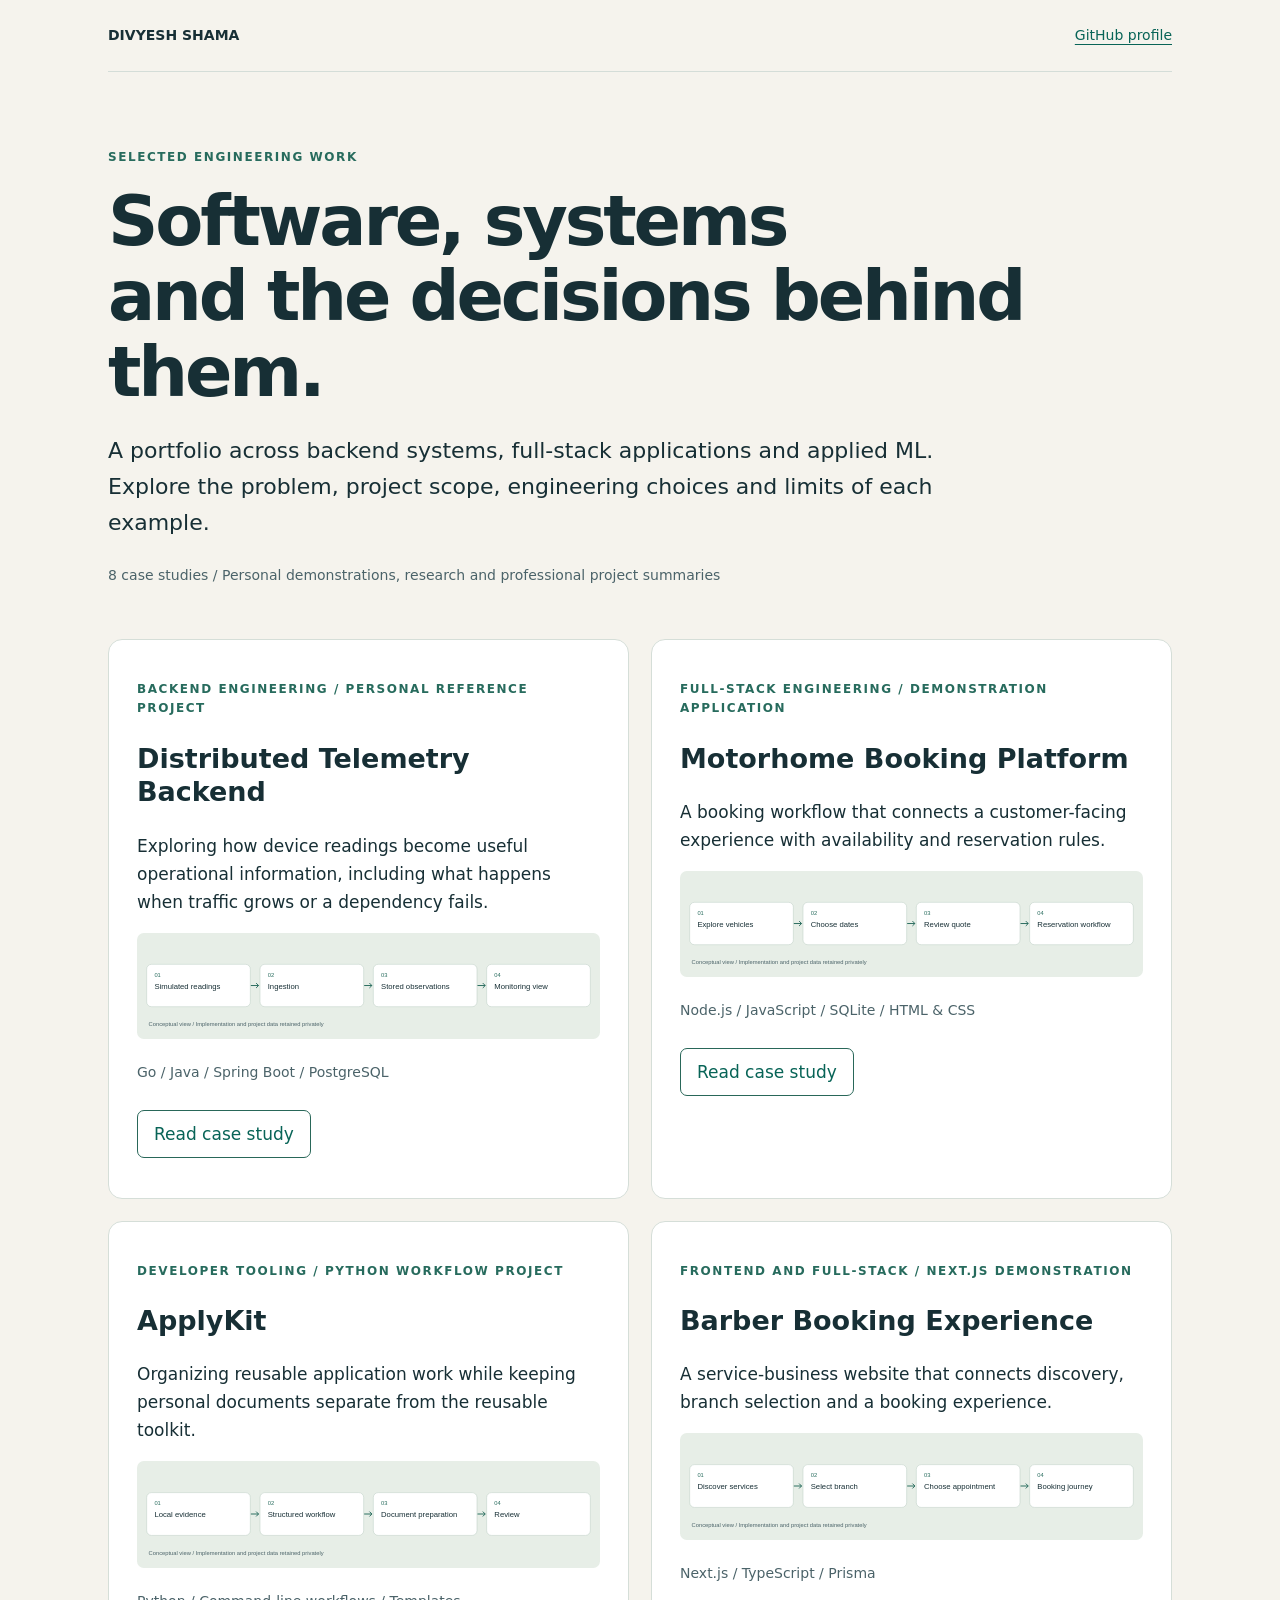
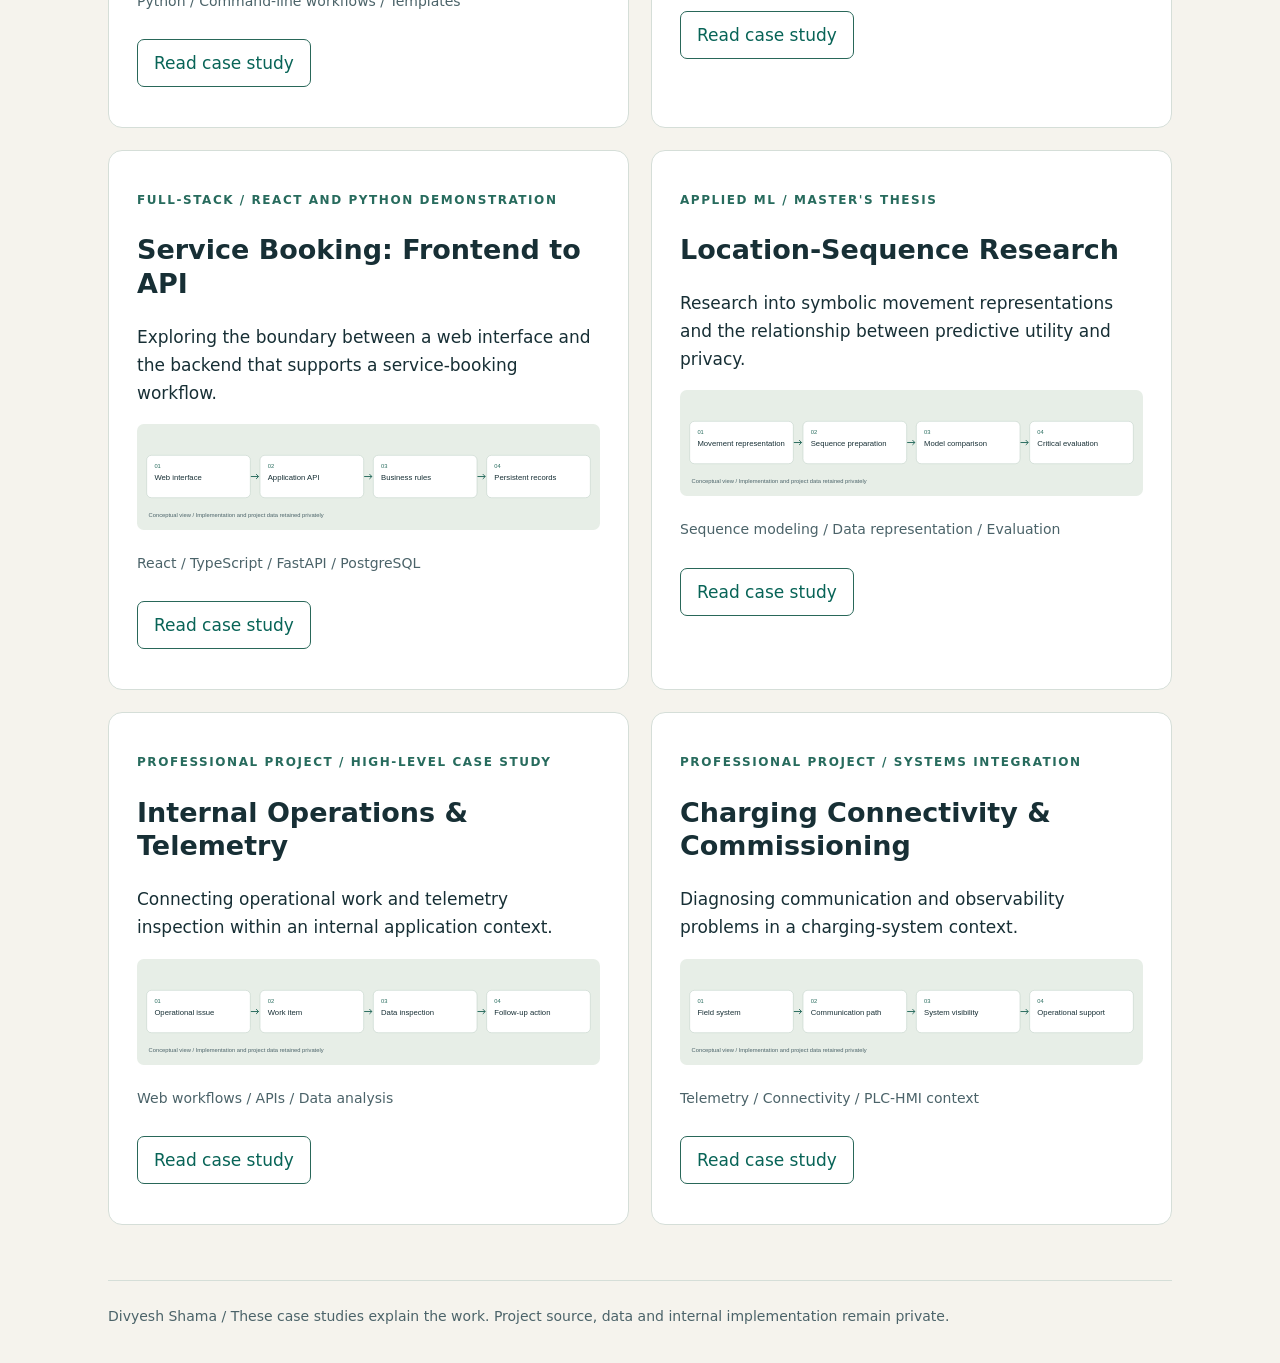
==== index.html @ 8d07b2a0 "Publish eight illustrated project case studies and expanded overview" ====
<!doctype html><html lang="en"><head><meta charset="utf-8"><meta name="viewport" content="width=device-width, initial-scale=1"><meta name="description" content="Eight engineering case studies by Divyesh Shama: telemetry, web applications, tooling and applied ML research."><title>Divyesh Shama | Engineering portfolio</title><link rel="stylesheet" href="assets/style.css"></head><body><div class="wrap"><nav><strong>DIVYESH SHAMA</strong><a href="https://github.com/divyeshdevasya">GitHub profile</a></nav><header><p class="eyebrow">Selected engineering work</p><h1>Software, systems<br>and the decisions behind them.</h1><p class="lead">A portfolio across backend systems, full-stack applications and applied ML. Explore the problem, project scope, engineering choices and limits of each example.</p><p class="note">8 case studies / Personal demonstrations, research and professional project summaries</p></header><main><div class="grid"><article class="card"><p class="eyebrow">Backend engineering / Personal reference project</p><h2>Distributed Telemetry Backend</h2><p>Exploring how device readings become useful operational information, including what happens when traffic grows or a dependency fails.</p><img src="assets/telemetry.svg" alt="Conceptual workflow"><p class="stack">Go / Java / Spring Boot / PostgreSQL</p><a class="button" href="projects/telemetry.html">Read case study</a></article><article class="card"><p class="eyebrow">Full-stack engineering / Demonstration application</p><h2>Motorhome Booking Platform</h2><p>A booking workflow that connects a customer-facing experience with availability and reservation rules.</p><img src="assets/motorhome.svg" alt="Conceptual workflow"><p class="stack">Node.js / JavaScript / SQLite / HTML &amp; CSS</p><a class="button" href="projects/motorhome.html">Read case study</a></article><article class="card"><p class="eyebrow">Developer tooling / Python workflow project</p><h2>ApplyKit</h2><p>Organizing reusable application work while keeping personal documents separate from the reusable toolkit.</p><img src="assets/applykit.svg" alt="Conceptual workflow"><p class="stack">Python / Command-line workflows / Templates</p><a class="button" href="projects/applykit.html">Read case study</a></article><article class="card"><p class="eyebrow">Frontend and full-stack / Next.js demonstration</p><h2>Barber Booking Experience</h2><p>A service-business website that connects discovery, branch selection and a booking experience.</p><img src="assets/barber-next.svg" alt="Conceptual workflow"><p class="stack">Next.js / TypeScript / Prisma</p><a class="button" href="projects/barber-next.html">Read case study</a></article><article class="card"><p class="eyebrow">Full-stack / React and Python demonstration</p><h2>Service Booking: Frontend to API</h2><p>Exploring the boundary between a web interface and the backend that supports a service-booking workflow.</p><img src="assets/barber-fullstack.svg" alt="Conceptual workflow"><p class="stack">React / TypeScript / FastAPI / PostgreSQL</p><a class="button" href="projects/barber-fullstack.html">Read case study</a></article><article class="card"><p class="eyebrow">Applied ML / Master&#x27;s thesis</p><h2>Location-Sequence Research</h2><p>Research into symbolic movement representations and the relationship between predictive utility and privacy.</p><img src="assets/thesis.svg" alt="Conceptual workflow"><p class="stack">Sequence modeling / Data representation / Evaluation</p><a class="button" href="projects/thesis.html">Read case study</a></article><article class="card"><p class="eyebrow">Professional project / High-level case study</p><h2>Internal Operations &amp; Telemetry</h2><p>Connecting operational work and telemetry inspection within an internal application context.</p><img src="assets/operations.svg" alt="Conceptual workflow"><p class="stack">Web workflows / APIs / Data analysis</p><a class="button" href="projects/operations.html">Read case study</a></article><article class="card"><p class="eyebrow">Professional project / Systems integration</p><h2>Charging Connectivity &amp; Commissioning</h2><p>Diagnosing communication and observability problems in a charging-system context.</p><img src="assets/charging.svg" alt="Conceptual workflow"><p class="stack">Telemetry / Connectivity / PLC-HMI context</p><a class="button" href="projects/charging.html">Read case study</a></article></div></main><footer>Divyesh Shama / These case studies explain the work. Project source, data and internal implementation remain private.</footer></div></body></html>
---- assets/style.css ----
*{box-sizing:border-box}body{margin:0;background:#f5f3ed;color:#172f35;font:17px/1.65 system-ui,sans-serif}a{color:#086457;text-underline-offset:4px}a:focus-visible{outline:3px solid #b45e22;outline-offset:4px}.wrap{max-width:1120px;margin:auto;padding:0 28px}nav{display:flex;justify-content:space-between;gap:20px;padding:24px 0;border-bottom:1px solid #d4ddd8;font-size:14px}header{padding:64px 0 38px}.eyebrow{text-transform:uppercase;letter-spacing:.13em;font-weight:700;font-size:12px;color:#276b5d}h1{font-size:clamp(38px,6vw,70px);line-height:1.08;letter-spacing:-.045em;max-width:930px;margin:16px 0 22px}h2{font-size:27px;line-height:1.25}h3{font-size:23px;line-height:1.3}.lead{font-size:22px;max-width:850px}.grid{display:grid;grid-template-columns:repeat(2,minmax(0,1fr));gap:22px}.card{background:white;padding:28px;border:1px solid #d5ded8;border-radius:14px}.card img{width:100%;height:auto}.stack,.note{font-size:14px;color:#4b6369}.sections{max-width:850px}.sections section{padding:22px 0;border-bottom:1px solid #d5ded8}.hero-diagram{width:100%;max-width:960px;display:block;margin:20px 0}footer{margin-top:55px;border-top:1px solid #d5ded8;padding:24px 0 35px;font-size:14px;color:#4b6369}.button{display:inline-block;border:1px solid #296759;border-radius:7px;padding:9px 16px;text-decoration:none;margin:12px 0}li{margin:10px 0}@media(max-width:700px){.grid{grid-template-columns:1fr}header{padding-top:38px}nav{flex-wrap:wrap}.lead{font-size:19px}}@media print{nav{display:none}body{background:white}.card,section{break-inside:avoid}h1{font-size:34px}}
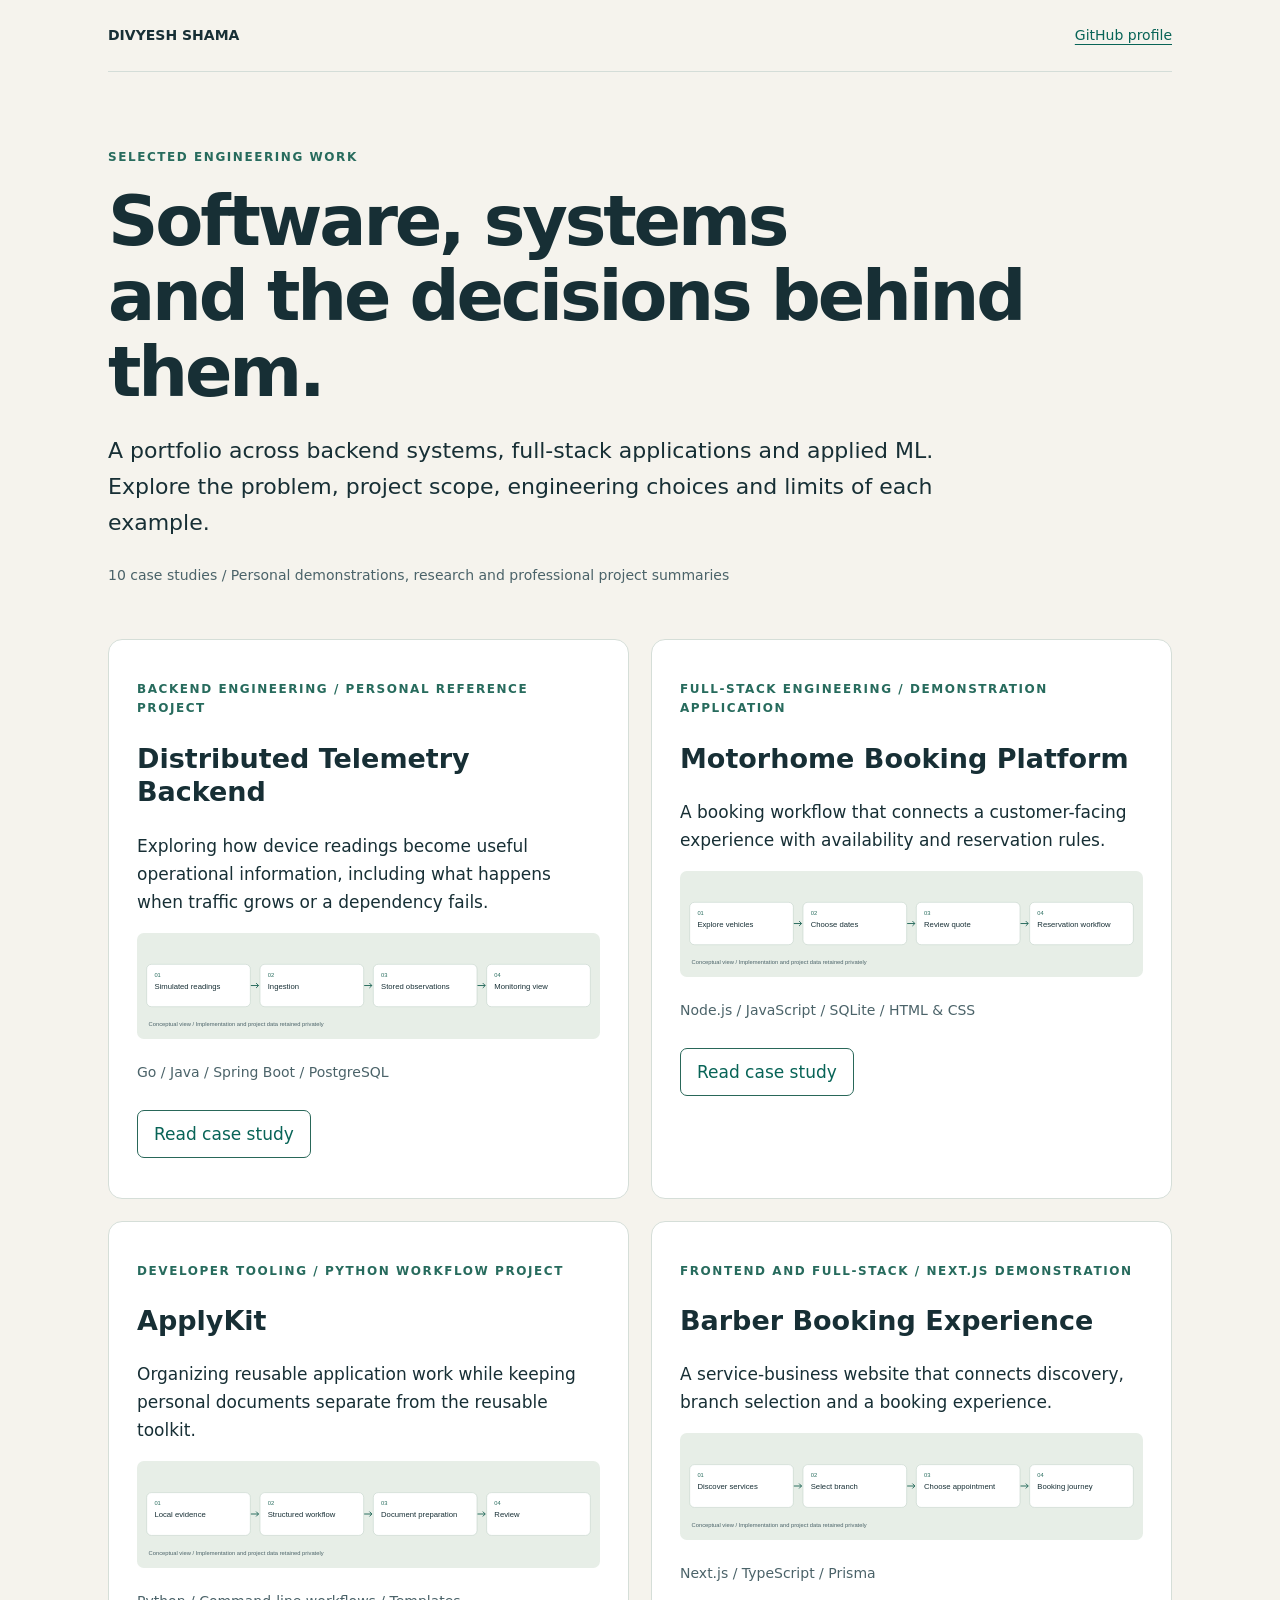
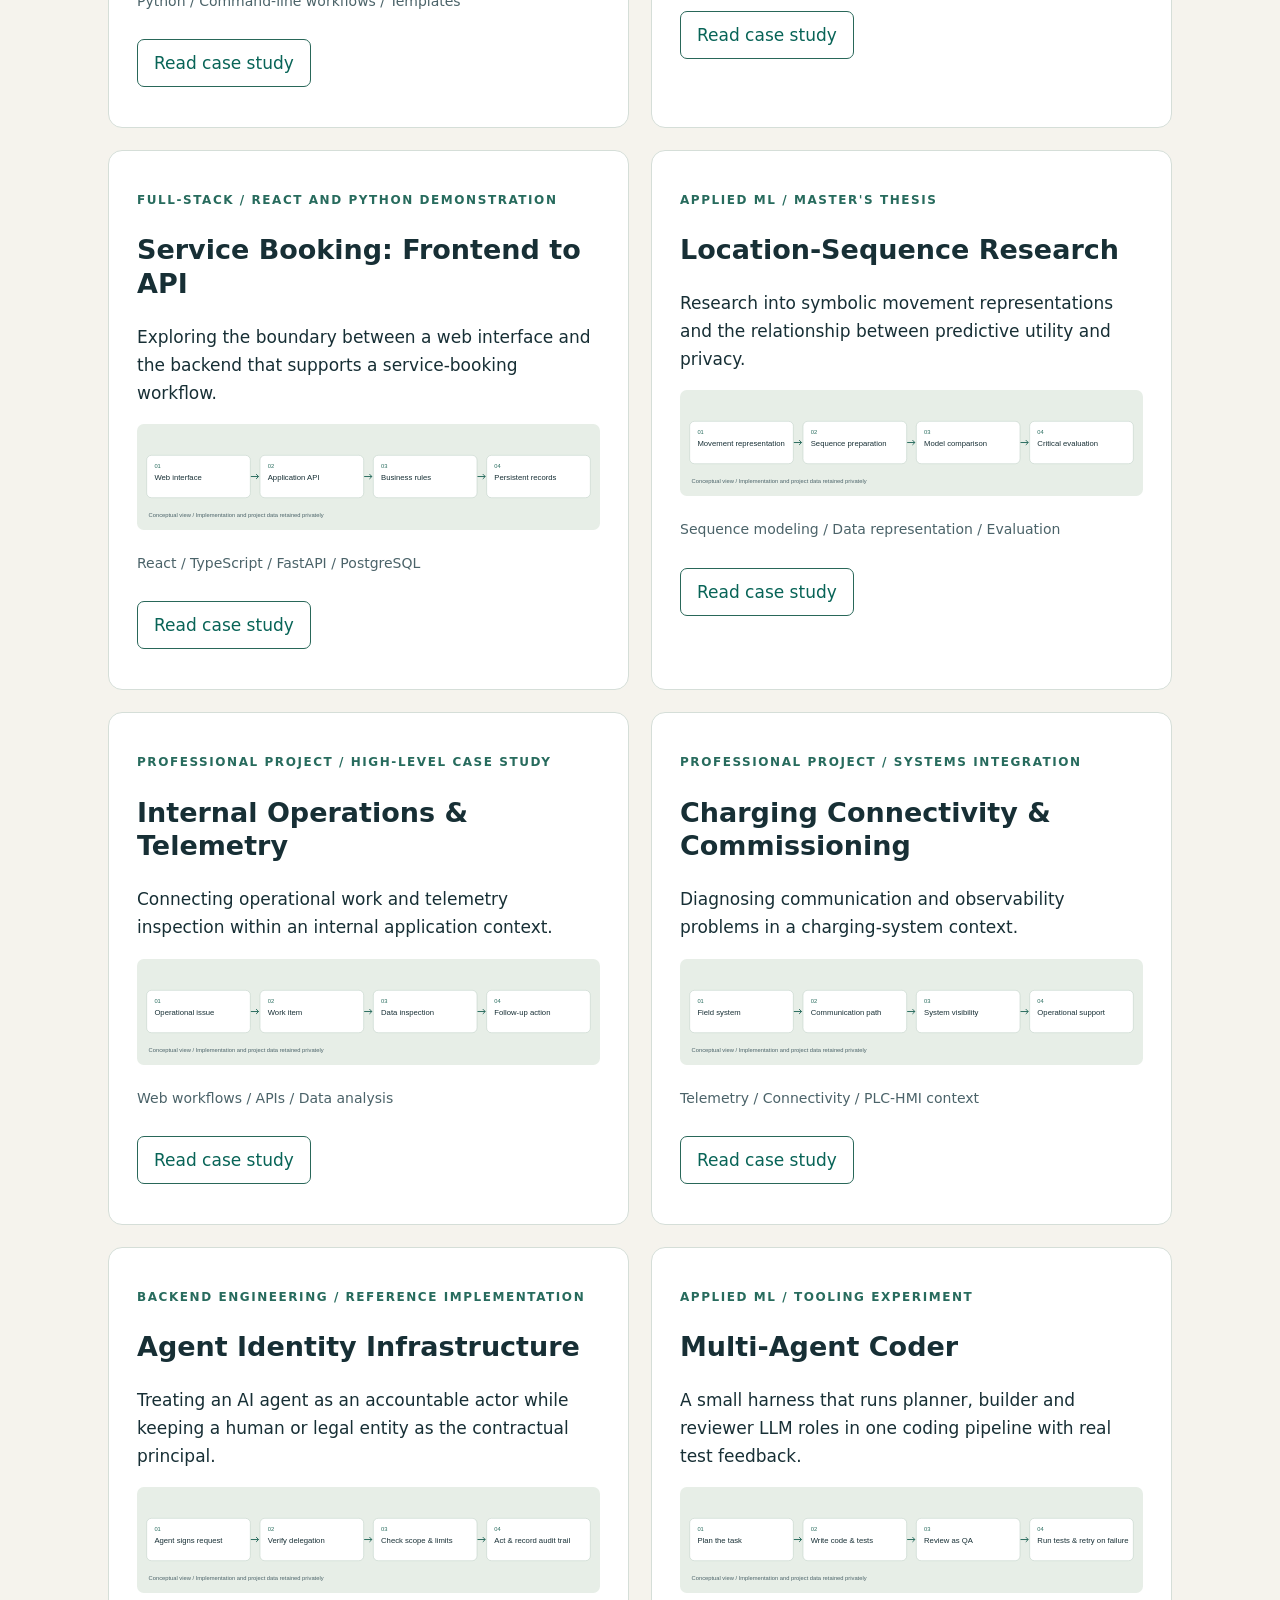
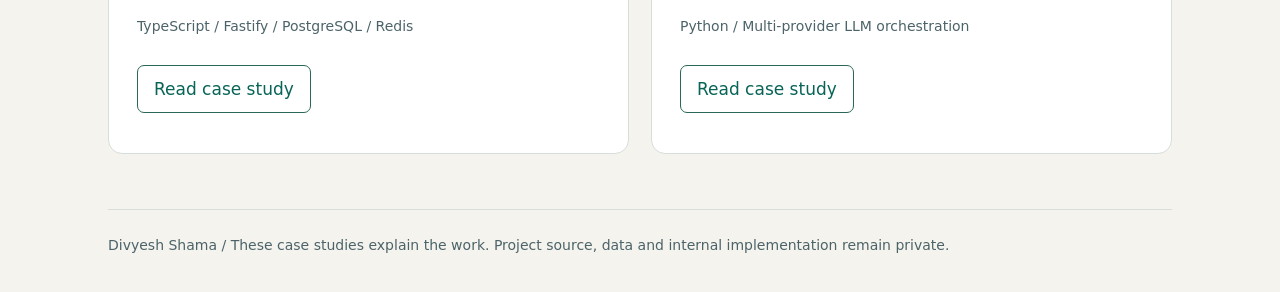
==== commit 23b09506: "Add Agent Identity Infrastructure and Multi-Agent Coder case studies Two new conceptual case studies" ====
--- a/index.html
+++ b/index.html
@@ -1 +1 @@
-<!doctype html><html lang="en"><head><meta charset="utf-8"><meta name="viewport" content="width=device-width, initial-scale=1"><meta name="description" content="Eight engineering case studies by Divyesh Shama: telemetry, web applications, tooling and applied ML research."><title>Divyesh Shama | Engineering portfolio</title><link rel="stylesheet" href="assets/style.css"></head><body><div class="wrap"><nav><strong>DIVYESH SHAMA</strong><a href="https://github.com/divyeshdevasya">GitHub profile</a></nav><header><p class="eyebrow">Selected engineering work</p><h1>Software, systems<br>and the decisions behind them.</h1><p class="lead">A portfolio across backend systems, full-stack applications and applied ML. Explore the problem, project scope, engineering choices and limits of each example.</p><p class="note">8 case studies / Personal demonstrations, research and professional project summaries</p></header><main><div class="grid"><article class="card"><p class="eyebrow">Backend engineering / Personal reference project</p><h2>Distributed Telemetry Backend</h2><p>Exploring how device readings become useful operational information, including what happens when traffic grows or a dependency fails.</p><img src="assets/telemetry.svg" alt="Conceptual workflow"><p class="stack">Go / Java / Spring Boot / PostgreSQL</p><a class="button" href="projects/telemetry.html">Read case study</a></article><article class="card"><p class="eyebrow">Full-stack engineering / Demonstration application</p><h2>Motorhome Booking Platform</h2><p>A booking workflow that connects a customer-facing experience with availability and reservation rules.</p><img src="assets/motorhome.svg" alt="Conceptual workflow"><p class="stack">Node.js / JavaScript / SQLite / HTML &amp; CSS</p><a class="button" href="projects/motorhome.html">Read case study</a></article><article class="card"><p class="eyebrow">Developer tooling / Python workflow project</p><h2>ApplyKit</h2><p>Organizing reusable application work while keeping personal documents separate from the reusable toolkit.</p><img src="assets/applykit.svg" alt="Conceptual workflow"><p class="stack">Python / Command-line workflows / Templates</p><a class="button" href="projects/applykit.html">Read case study</a></article><article class="card"><p class="eyebrow">Frontend and full-stack / Next.js demonstration</p><h2>Barber Booking Experience</h2><p>A service-business website that connects discovery, branch selection and a booking experience.</p><img src="assets/barber-next.svg" alt="Conceptual workflow"><p class="stack">Next.js / TypeScript / Prisma</p><a class="button" href="projects/barber-next.html">Read case study</a></article><article class="card"><p class="eyebrow">Full-stack / React and Python demonstration</p><h2>Service Booking: Frontend to API</h2><p>Exploring the boundary between a web interface and the backend that supports a service-booking workflow.</p><img src="assets/barber-fullstack.svg" alt="Conceptual workflow"><p class="stack">React / TypeScript / FastAPI / PostgreSQL</p><a class="button" href="projects/barber-fullstack.html">Read case study</a></article><article class="card"><p class="eyebrow">Applied ML / Master&#x27;s thesis</p><h2>Location-Sequence Research</h2><p>Research into symbolic movement representations and the relationship between predictive utility and privacy.</p><img src="assets/thesis.svg" alt="Conceptual workflow"><p class="stack">Sequence modeling / Data representation / Evaluation</p><a class="button" href="projects/thesis.html">Read case study</a></article><article class="card"><p class="eyebrow">Professional project / High-level case study</p><h2>Internal Operations &amp; Telemetry</h2><p>Connecting operational work and telemetry inspection within an internal application context.</p><img src="assets/operations.svg" alt="Conceptual workflow"><p class="stack">Web workflows / APIs / Data analysis</p><a class="button" href="projects/operations.html">Read case study</a></article><article class="card"><p class="eyebrow">Professional project / Systems integration</p><h2>Charging Connectivity &amp; Commissioning</h2><p>Diagnosing communication and observability problems in a charging-system context.</p><img src="assets/charging.svg" alt="Conceptual workflow"><p class="stack">Telemetry / Connectivity / PLC-HMI context</p><a class="button" href="projects/charging.html">Read case study</a></article></div></main><footer>Divyesh Shama / These case studies explain the work. Project source, data and internal implementation remain private.</footer></div></body></html>+<!doctype html><html lang="en"><head><meta charset="utf-8"><meta name="viewport" content="width=device-width, initial-scale=1"><meta name="description" content="Ten engineering case studies by Divyesh Shama: telemetry, web applications, agent infrastructure, tooling and applied ML research."><title>Divyesh Shama | Engineering portfolio</title><link rel="stylesheet" href="assets/style.css"></head><body><div class="wrap"><nav><strong>DIVYESH SHAMA</strong><a href="https://github.com/divyeshdevasya">GitHub profile</a></nav><header><p class="eyebrow">Selected engineering work</p><h1>Software, systems<br>and the decisions behind them.</h1><p class="lead">A portfolio across backend systems, full-stack applications and applied ML. Explore the problem, project scope, engineering choices and limits of each example.</p><p class="note">10 case studies / Personal demonstrations, research and professional project summaries</p></header><main><div class="grid"><article class="card"><p class="eyebrow">Backend engineering / Personal reference project</p><h2>Distributed Telemetry Backend</h2><p>Exploring how device readings become useful operational information, including what happens when traffic grows or a dependency fails.</p><img src="assets/telemetry.svg" alt="Conceptual workflow"><p class="stack">Go / Java / Spring Boot / PostgreSQL</p><a class="button" href="projects/telemetry.html">Read case study</a></article><article class="card"><p class="eyebrow">Full-stack engineering / Demonstration application</p><h2>Motorhome Booking Platform</h2><p>A booking workflow that connects a customer-facing experience with availability and reservation rules.</p><img src="assets/motorhome.svg" alt="Conceptual workflow"><p class="stack">Node.js / JavaScript / SQLite / HTML &amp; CSS</p><a class="button" href="projects/motorhome.html">Read case study</a></article><article class="card"><p class="eyebrow">Developer tooling / Python workflow project</p><h2>ApplyKit</h2><p>Organizing reusable application work while keeping personal documents separate from the reusable toolkit.</p><img src="assets/applykit.svg" alt="Conceptual workflow"><p class="stack">Python / Command-line workflows / Templates</p><a class="button" href="projects/applykit.html">Read case study</a></article><article class="card"><p class="eyebrow">Frontend and full-stack / Next.js demonstration</p><h2>Barber Booking Experience</h2><p>A service-business website that connects discovery, branch selection and a booking experience.</p><img src="assets/barber-next.svg" alt="Conceptual workflow"><p class="stack">Next.js / TypeScript / Prisma</p><a class="button" href="projects/barber-next.html">Read case study</a></article><article class="card"><p class="eyebrow">Full-stack / React and Python demonstration</p><h2>Service Booking: Frontend to API</h2><p>Exploring the boundary between a web interface and the backend that supports a service-booking workflow.</p><img src="assets/barber-fullstack.svg" alt="Conceptual workflow"><p class="stack">React / TypeScript / FastAPI / PostgreSQL</p><a class="button" href="projects/barber-fullstack.html">Read case study</a></article><article class="card"><p class="eyebrow">Applied ML / Master&#x27;s thesis</p><h2>Location-Sequence Research</h2><p>Research into symbolic movement representations and the relationship between predictive utility and privacy.</p><img src="assets/thesis.svg" alt="Conceptual workflow"><p class="stack">Sequence modeling / Data representation / Evaluation</p><a class="button" href="projects/thesis.html">Read case study</a></article><article class="card"><p class="eyebrow">Professional project / High-level case study</p><h2>Internal Operations &amp; Telemetry</h2><p>Connecting operational work and telemetry inspection within an internal application context.</p><img src="assets/operations.svg" alt="Conceptual workflow"><p class="stack">Web workflows / APIs / Data analysis</p><a class="button" href="projects/operations.html">Read case study</a></article><article class="card"><p class="eyebrow">Professional project / Systems integration</p><h2>Charging Connectivity &amp; Commissioning</h2><p>Diagnosing communication and observability problems in a charging-system context.</p><img src="assets/charging.svg" alt="Conceptual workflow"><p class="stack">Telemetry / Connectivity / PLC-HMI context</p><a class="button" href="projects/charging.html">Read case study</a></article><article class="card"><p class="eyebrow">Backend engineering / Reference implementation</p><h2>Agent Identity Infrastructure</h2><p>Treating an AI agent as an accountable actor while keeping a human or legal entity as the contractual principal.</p><img src="assets/agent-identity.svg" alt="Conceptual workflow"><p class="stack">TypeScript / Fastify / PostgreSQL / Redis</p><a class="button" href="projects/agent-identity.html">Read case study</a></article><article class="card"><p class="eyebrow">Applied ML / Tooling experiment</p><h2>Multi-Agent Coder</h2><p>A small harness that runs planner, builder and reviewer LLM roles in one coding pipeline with real test feedback.</p><img src="assets/multi-agent-coder.svg" alt="Conceptual workflow"><p class="stack">Python / Multi-provider LLM orchestration</p><a class="button" href="projects/multi-agent-coder.html">Read case study</a></article></div></main><footer>Divyesh Shama / These case studies explain the work. Project source, data and internal implementation remain private.</footer></div></body></html>
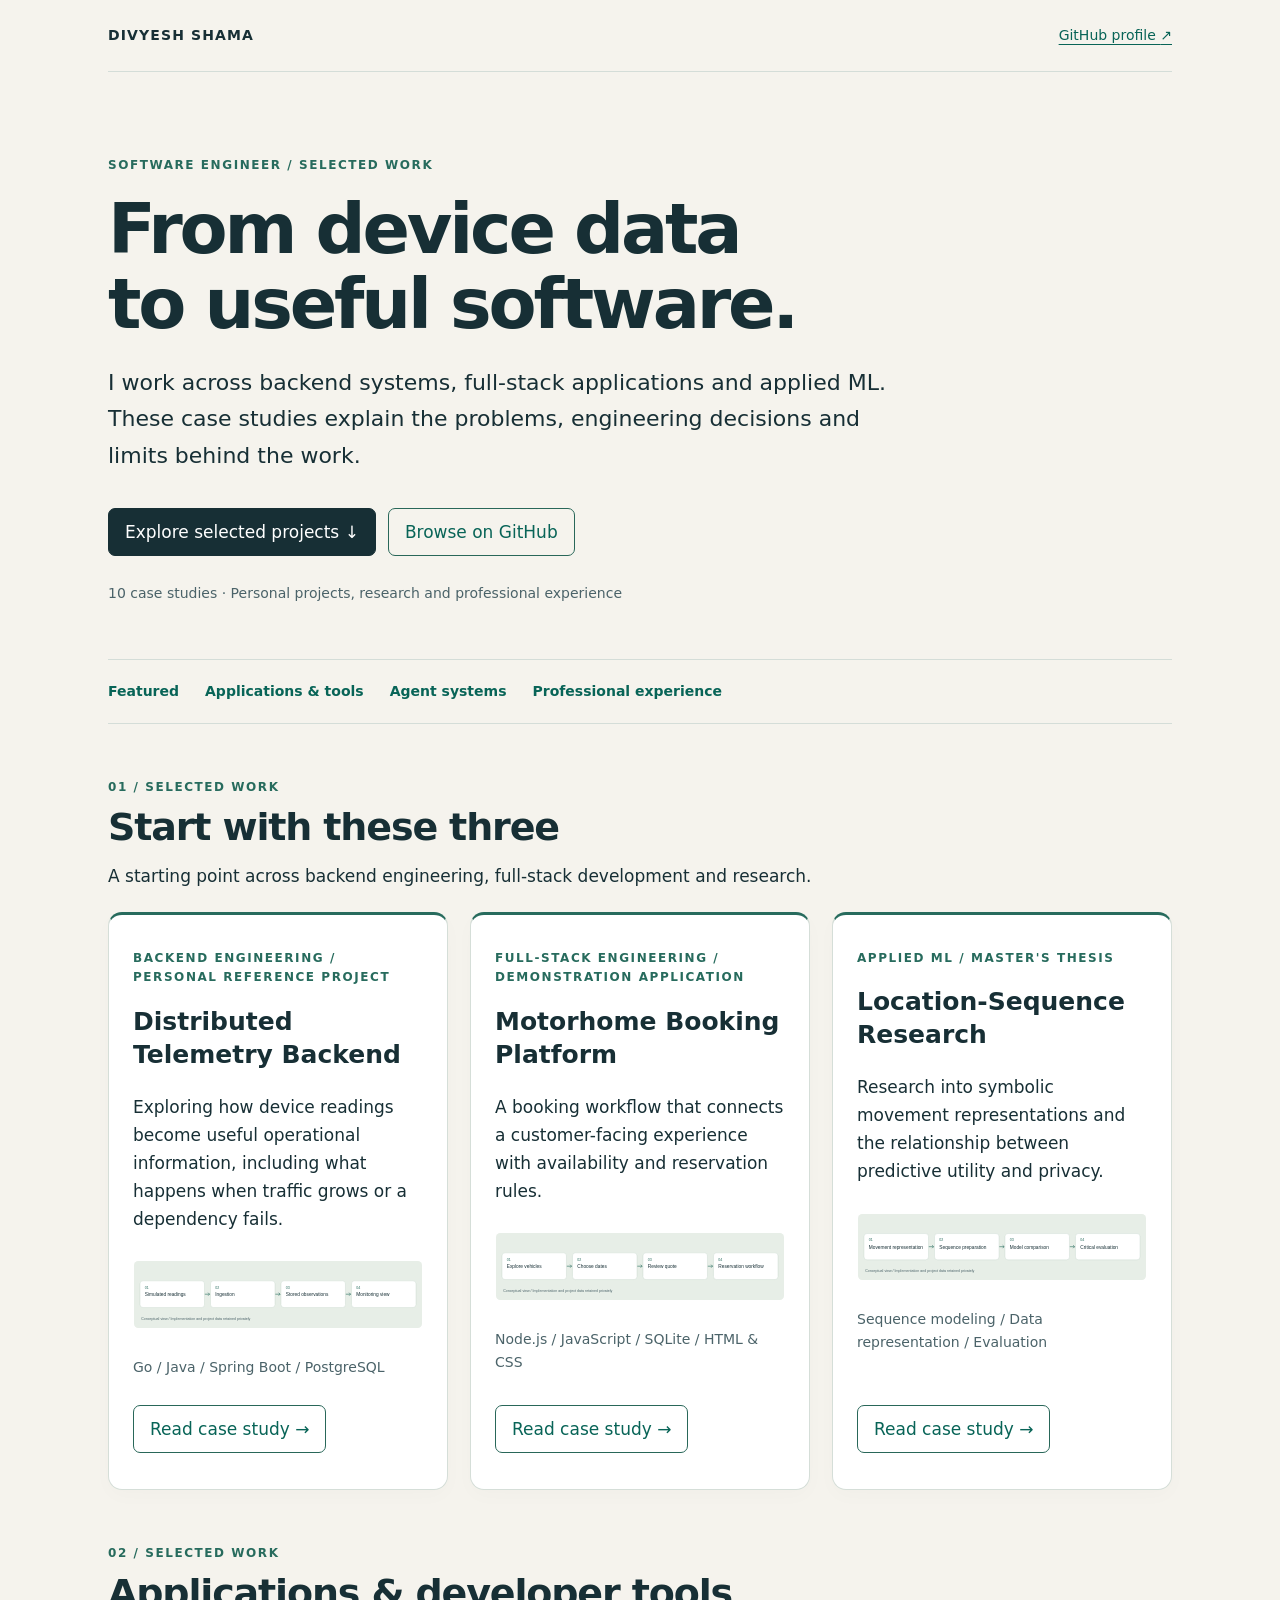
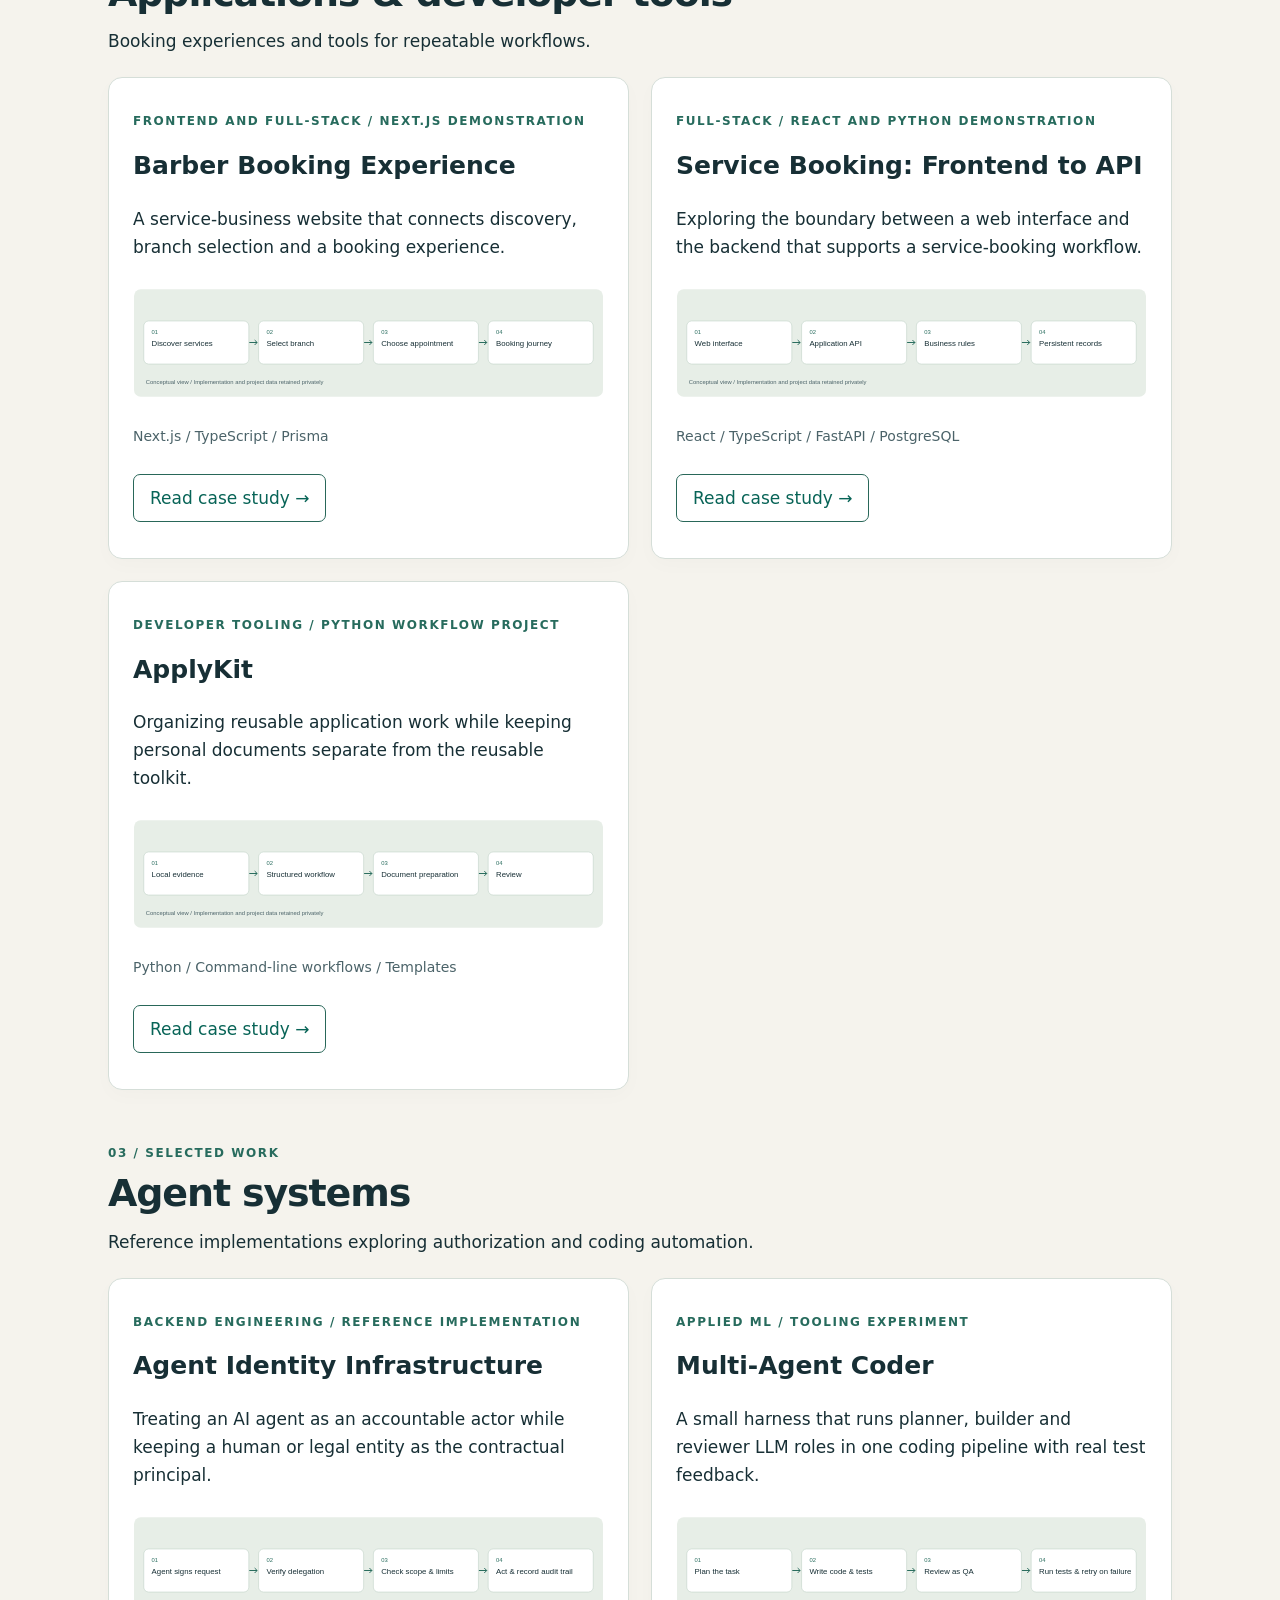
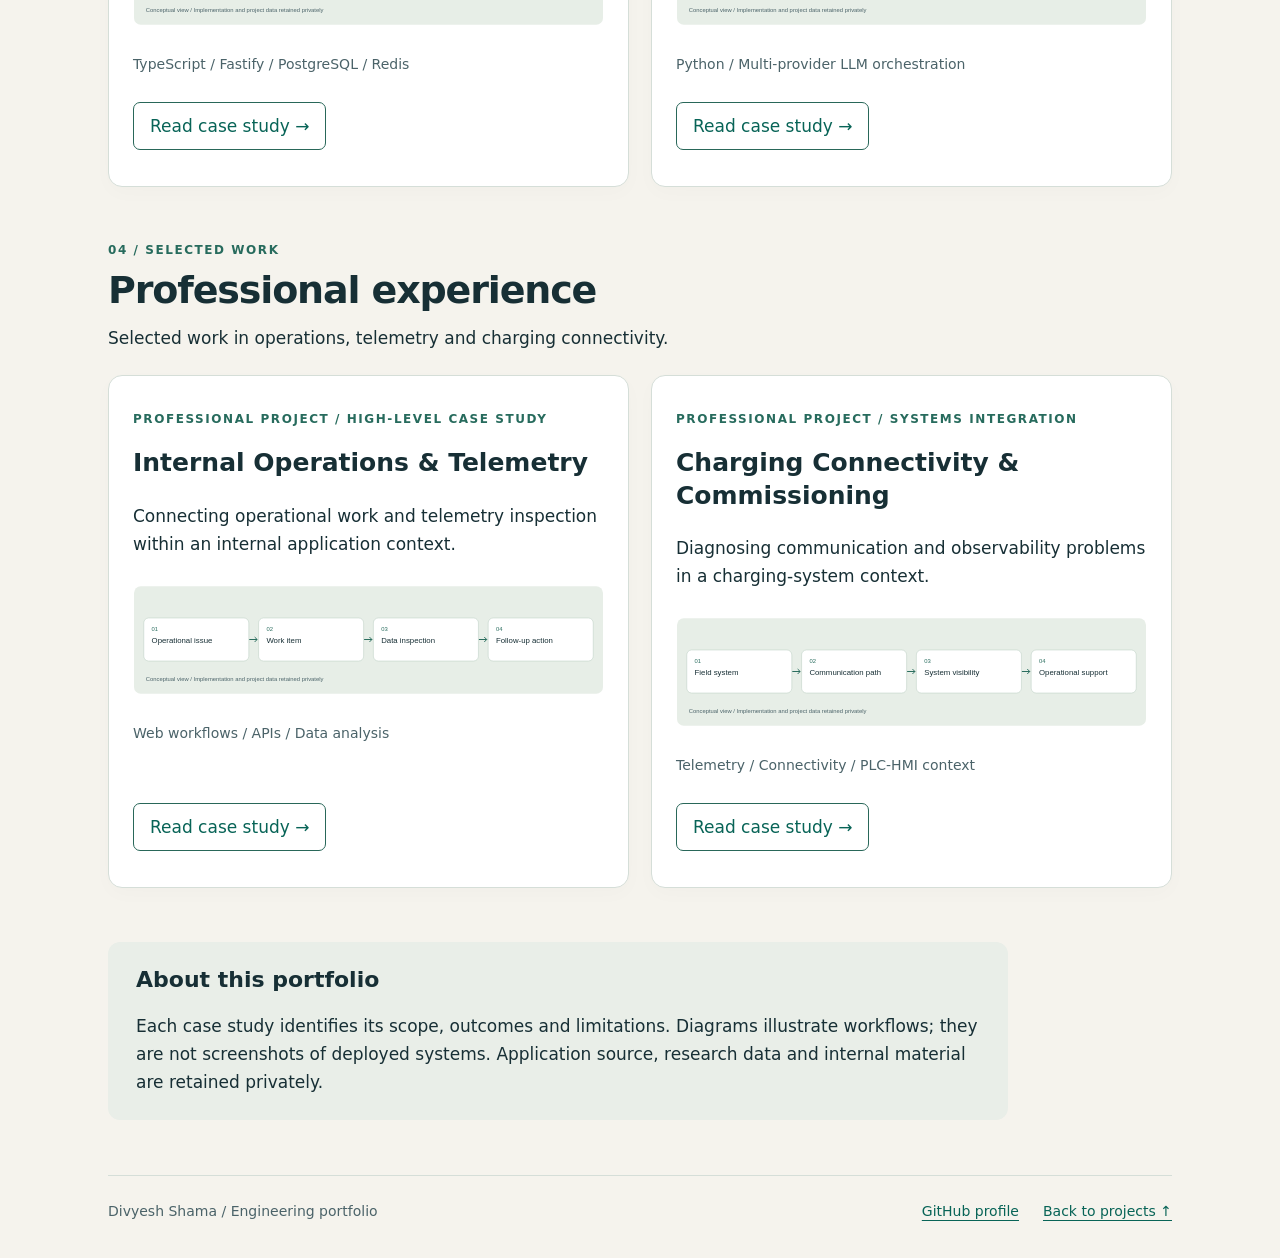
==== commit ecfdd272: "Improve project hierarchy, navigation and accessibility" ====
--- a/index.html
+++ b/index.html
@@ -1 +1,20 @@
-<!doctype html><html lang="en"><head><meta charset="utf-8"><meta name="viewport" content="width=device-width, initial-scale=1"><meta name="description" content="Ten engineering case studies by Divyesh Shama: telemetry, web applications, agent infrastructure, tooling and applied ML research."><title>Divyesh Shama | Engineering portfolio</title><link rel="stylesheet" href="assets/style.css"></head><body><div class="wrap"><nav><strong>DIVYESH SHAMA</strong><a href="https://github.com/divyeshdevasya">GitHub profile</a></nav><header><p class="eyebrow">Selected engineering work</p><h1>Software, systems<br>and the decisions behind them.</h1><p class="lead">A portfolio across backend systems, full-stack applications and applied ML. Explore the problem, project scope, engineering choices and limits of each example.</p><p class="note">10 case studies / Personal demonstrations, research and professional project summaries</p></header><main><div class="grid"><article class="card"><p class="eyebrow">Backend engineering / Personal reference project</p><h2>Distributed Telemetry Backend</h2><p>Exploring how device readings become useful operational information, including what happens when traffic grows or a dependency fails.</p><img src="assets/telemetry.svg" alt="Conceptual workflow"><p class="stack">Go / Java / Spring Boot / PostgreSQL</p><a class="button" href="projects/telemetry.html">Read case study</a></article><article class="card"><p class="eyebrow">Full-stack engineering / Demonstration application</p><h2>Motorhome Booking Platform</h2><p>A booking workflow that connects a customer-facing experience with availability and reservation rules.</p><img src="assets/motorhome.svg" alt="Conceptual workflow"><p class="stack">Node.js / JavaScript / SQLite / HTML &amp; CSS</p><a class="button" href="projects/motorhome.html">Read case study</a></article><article class="card"><p class="eyebrow">Developer tooling / Python workflow project</p><h2>ApplyKit</h2><p>Organizing reusable application work while keeping personal documents separate from the reusable toolkit.</p><img src="assets/applykit.svg" alt="Conceptual workflow"><p class="stack">Python / Command-line workflows / Templates</p><a class="button" href="projects/applykit.html">Read case study</a></article><article class="card"><p class="eyebrow">Frontend and full-stack / Next.js demonstration</p><h2>Barber Booking Experience</h2><p>A service-business website that connects discovery, branch selection and a booking experience.</p><img src="assets/barber-next.svg" alt="Conceptual workflow"><p class="stack">Next.js / TypeScript / Prisma</p><a class="button" href="projects/barber-next.html">Read case study</a></article><article class="card"><p class="eyebrow">Full-stack / React and Python demonstration</p><h2>Service Booking: Frontend to API</h2><p>Exploring the boundary between a web interface and the backend that supports a service-booking workflow.</p><img src="assets/barber-fullstack.svg" alt="Conceptual workflow"><p class="stack">React / TypeScript / FastAPI / PostgreSQL</p><a class="button" href="projects/barber-fullstack.html">Read case study</a></article><article class="card"><p class="eyebrow">Applied ML / Master&#x27;s thesis</p><h2>Location-Sequence Research</h2><p>Research into symbolic movement representations and the relationship between predictive utility and privacy.</p><img src="assets/thesis.svg" alt="Conceptual workflow"><p class="stack">Sequence modeling / Data representation / Evaluation</p><a class="button" href="projects/thesis.html">Read case study</a></article><article class="card"><p class="eyebrow">Professional project / High-level case study</p><h2>Internal Operations &amp; Telemetry</h2><p>Connecting operational work and telemetry inspection within an internal application context.</p><img src="assets/operations.svg" alt="Conceptual workflow"><p class="stack">Web workflows / APIs / Data analysis</p><a class="button" href="projects/operations.html">Read case study</a></article><article class="card"><p class="eyebrow">Professional project / Systems integration</p><h2>Charging Connectivity &amp; Commissioning</h2><p>Diagnosing communication and observability problems in a charging-system context.</p><img src="assets/charging.svg" alt="Conceptual workflow"><p class="stack">Telemetry / Connectivity / PLC-HMI context</p><a class="button" href="projects/charging.html">Read case study</a></article><article class="card"><p class="eyebrow">Backend engineering / Reference implementation</p><h2>Agent Identity Infrastructure</h2><p>Treating an AI agent as an accountable actor while keeping a human or legal entity as the contractual principal.</p><img src="assets/agent-identity.svg" alt="Conceptual workflow"><p class="stack">TypeScript / Fastify / PostgreSQL / Redis</p><a class="button" href="projects/agent-identity.html">Read case study</a></article><article class="card"><p class="eyebrow">Applied ML / Tooling experiment</p><h2>Multi-Agent Coder</h2><p>A small harness that runs planner, builder and reviewer LLM roles in one coding pipeline with real test feedback.</p><img src="assets/multi-agent-coder.svg" alt="Conceptual workflow"><p class="stack">Python / Multi-provider LLM orchestration</p><a class="button" href="projects/multi-agent-coder.html">Read case study</a></article></div></main><footer>Divyesh Shama / These case studies explain the work. Project source, data and internal implementation remain private.</footer></div></body></html>+<!doctype html>
+<html lang="en"><head><meta charset="utf-8"><meta name="viewport" content="width=device-width, initial-scale=1">
+<meta name="description" content="Divyesh Shama's engineering portfolio: backend telemetry, booking applications, agent infrastructure and location-sequence research. Explore ten project case studies.">
+<meta name="theme-color" content="#172f35"><meta property="og:type" content="website"><meta property="og:title" content="Divyesh Shama | Engineering portfolio"><meta property="og:description" content="Backend systems, full-stack applications and applied ML. Ten case studies on the problems, decisions and results behind the work."><meta property="og:url" content="https://divyeshdevasya.github.io/portfolio/">
+<link rel="canonical" href="https://divyeshdevasya.github.io/portfolio/"><title>Divyesh Shama | Engineering portfolio</title><link rel="stylesheet" href="assets/style.css"></head>
+<body><a class="skip-link" href="#main">Skip to projects</a><div class="wrap">
+<nav aria-label="Main navigation"><a class="wordmark" href="./">DIVYESH SHAMA</a><a href="https://github.com/divyeshdevasya">GitHub profile <span aria-hidden="true">↗</span></a></nav>
+<header class="home-hero"><p class="eyebrow">Software engineer / Selected work</p><h1>From device data<br>to useful software.</h1><p class="lead">I work across backend systems, full-stack applications and applied ML. These case studies explain the problems, engineering decisions and limits behind the work.</p><div class="hero-actions"><a class="button primary" href="#featured">Explore selected projects <span aria-hidden="true">&darr;</span></a><a class="button" href="https://github.com/divyeshdevasya/portfolio">Browse on GitHub</a></div><p class="note">10 case studies &middot; Personal projects, research and professional experience</p></header>
+<nav class="section-nav" aria-label="Project categories"><a href="#featured">Featured</a><a href="#applications">Applications &amp; tools</a><a href="#experiments">Agent systems</a><a href="#professional">Professional experience</a></nav>
+<main id="main"><section class="project-group" id="featured" aria-labelledby="featured-title"><div class="section-heading"><p class="eyebrow">01 / Selected work</p><h2 id="featured-title">Start with these three</h2><p>A starting point across backend engineering, full-stack development and research.</p></div><div class="grid featured-grid"><article class="card"><p class="eyebrow">Backend engineering / Personal reference project</p><h3>Distributed Telemetry Backend</h3><p>Exploring how device readings become useful operational information, including what happens when traffic grows or a dependency fails.</p><img src="assets/telemetry.svg" alt="Conceptual workflow for Distributed Telemetry Backend" loading="lazy" width="960" height="220"><p class="stack">Go / Java / Spring Boot / PostgreSQL</p><a class="button" href="projects/telemetry.html" aria-label="Read case study: Distributed Telemetry Backend">Read case study <span aria-hidden="true">&rarr;</span></a></article>
+<article class="card"><p class="eyebrow">Full-stack engineering / Demonstration application</p><h3>Motorhome Booking Platform</h3><p>A booking workflow that connects a customer-facing experience with availability and reservation rules.</p><img src="assets/motorhome.svg" alt="Conceptual workflow for Motorhome Booking Platform" loading="lazy" width="960" height="220"><p class="stack">Node.js / JavaScript / SQLite / HTML &amp; CSS</p><a class="button" href="projects/motorhome.html" aria-label="Read case study: Motorhome Booking Platform">Read case study <span aria-hidden="true">&rarr;</span></a></article>
+<article class="card"><p class="eyebrow">Applied ML / Master&#x27;s thesis</p><h3>Location-Sequence Research</h3><p>Research into symbolic movement representations and the relationship between predictive utility and privacy.</p><img src="assets/thesis.svg" alt="Conceptual workflow for Location-Sequence Research" loading="lazy" width="960" height="220"><p class="stack">Sequence modeling / Data representation / Evaluation</p><a class="button" href="projects/thesis.html" aria-label="Read case study: Location-Sequence Research">Read case study <span aria-hidden="true">&rarr;</span></a></article></div></section>
+<section class="project-group" id="applications" aria-labelledby="applications-title"><div class="section-heading"><p class="eyebrow">02 / Selected work</p><h2 id="applications-title">Applications & developer tools</h2><p>Booking experiences and tools for repeatable workflows.</p></div><div class="grid "><article class="card"><p class="eyebrow">Frontend and full-stack / Next.js demonstration</p><h3>Barber Booking Experience</h3><p>A service-business website that connects discovery, branch selection and a booking experience.</p><img src="assets/barber-next.svg" alt="Conceptual workflow for Barber Booking Experience" loading="lazy" width="960" height="220"><p class="stack">Next.js / TypeScript / Prisma</p><a class="button" href="projects/barber-next.html" aria-label="Read case study: Barber Booking Experience">Read case study <span aria-hidden="true">&rarr;</span></a></article>
+<article class="card"><p class="eyebrow">Full-stack / React and Python demonstration</p><h3>Service Booking: Frontend to API</h3><p>Exploring the boundary between a web interface and the backend that supports a service-booking workflow.</p><img src="assets/barber-fullstack.svg" alt="Conceptual workflow for Service Booking: Frontend to API" loading="lazy" width="960" height="220"><p class="stack">React / TypeScript / FastAPI / PostgreSQL</p><a class="button" href="projects/barber-fullstack.html" aria-label="Read case study: Service Booking: Frontend to API">Read case study <span aria-hidden="true">&rarr;</span></a></article>
+<article class="card"><p class="eyebrow">Developer tooling / Python workflow project</p><h3>ApplyKit</h3><p>Organizing reusable application work while keeping personal documents separate from the reusable toolkit.</p><img src="assets/applykit.svg" alt="Conceptual workflow for ApplyKit" loading="lazy" width="960" height="220"><p class="stack">Python / Command-line workflows / Templates</p><a class="button" href="projects/applykit.html" aria-label="Read case study: ApplyKit">Read case study <span aria-hidden="true">&rarr;</span></a></article></div></section>
+<section class="project-group" id="experiments" aria-labelledby="experiments-title"><div class="section-heading"><p class="eyebrow">03 / Selected work</p><h2 id="experiments-title">Agent systems</h2><p>Reference implementations exploring authorization and coding automation.</p></div><div class="grid "><article class="card"><p class="eyebrow">Backend engineering / Reference implementation</p><h3>Agent Identity Infrastructure</h3><p>Treating an AI agent as an accountable actor while keeping a human or legal entity as the contractual principal.</p><img src="assets/agent-identity.svg" alt="Conceptual workflow for Agent Identity Infrastructure" loading="lazy" width="960" height="220"><p class="stack">TypeScript / Fastify / PostgreSQL / Redis</p><a class="button" href="projects/agent-identity.html" aria-label="Read case study: Agent Identity Infrastructure">Read case study <span aria-hidden="true">&rarr;</span></a></article>
+<article class="card"><p class="eyebrow">Applied ML / Tooling experiment</p><h3>Multi-Agent Coder</h3><p>A small harness that runs planner, builder and reviewer LLM roles in one coding pipeline with real test feedback.</p><img src="assets/multi-agent-coder.svg" alt="Conceptual workflow for Multi-Agent Coder" loading="lazy" width="960" height="220"><p class="stack">Python / Multi-provider LLM orchestration</p><a class="button" href="projects/multi-agent-coder.html" aria-label="Read case study: Multi-Agent Coder">Read case study <span aria-hidden="true">&rarr;</span></a></article></div></section>
+<section class="project-group" id="professional" aria-labelledby="professional-title"><div class="section-heading"><p class="eyebrow">04 / Selected work</p><h2 id="professional-title">Professional experience</h2><p>Selected work in operations, telemetry and charging connectivity.</p></div><div class="grid "><article class="card"><p class="eyebrow">Professional project / High-level case study</p><h3>Internal Operations &amp; Telemetry</h3><p>Connecting operational work and telemetry inspection within an internal application context.</p><img src="assets/operations.svg" alt="Conceptual workflow for Internal Operations &amp; Telemetry" loading="lazy" width="960" height="220"><p class="stack">Web workflows / APIs / Data analysis</p><a class="button" href="projects/operations.html" aria-label="Read case study: Internal Operations &amp; Telemetry">Read case study <span aria-hidden="true">&rarr;</span></a></article>
+<article class="card"><p class="eyebrow">Professional project / Systems integration</p><h3>Charging Connectivity &amp; Commissioning</h3><p>Diagnosing communication and observability problems in a charging-system context.</p><img src="assets/charging.svg" alt="Conceptual workflow for Charging Connectivity &amp; Commissioning" loading="lazy" width="960" height="220"><p class="stack">Telemetry / Connectivity / PLC-HMI context</p><a class="button" href="projects/charging.html" aria-label="Read case study: Charging Connectivity &amp; Commissioning">Read case study <span aria-hidden="true">&rarr;</span></a></article></div></section><aside class="presentation-note"><h2>About this portfolio</h2><p>Each case study identifies its scope, outcomes and limitations. Diagrams illustrate workflows; they are not screenshots of deployed systems. Application source, research data and internal material are retained privately.</p></aside></main>
+<footer><span>Divyesh Shama / Engineering portfolio</span><a href="https://github.com/divyeshdevasya">GitHub profile</a><a href="#main">Back to projects &uarr;</a></footer></div></body></html>
--- a/assets/style.css
+++ b/assets/style.css
@@ -1 +1,16 @@
-*{box-sizing:border-box}body{margin:0;background:#f5f3ed;color:#172f35;font:17px/1.65 system-ui,sans-serif}a{color:#086457;text-underline-offset:4px}a:focus-visible{outline:3px solid #b45e22;outline-offset:4px}.wrap{max-width:1120px;margin:auto;padding:0 28px}nav{display:flex;justify-content:space-between;gap:20px;padding:24px 0;border-bottom:1px solid #d4ddd8;font-size:14px}header{padding:64px 0 38px}.eyebrow{text-transform:uppercase;letter-spacing:.13em;font-weight:700;font-size:12px;color:#276b5d}h1{font-size:clamp(38px,6vw,70px);line-height:1.08;letter-spacing:-.045em;max-width:930px;margin:16px 0 22px}h2{font-size:27px;line-height:1.25}h3{font-size:23px;line-height:1.3}.lead{font-size:22px;max-width:850px}.grid{display:grid;grid-template-columns:repeat(2,minmax(0,1fr));gap:22px}.card{background:white;padding:28px;border:1px solid #d5ded8;border-radius:14px}.card img{width:100%;height:auto}.stack,.note{font-size:14px;color:#4b6369}.sections{max-width:850px}.sections section{padding:22px 0;border-bottom:1px solid #d5ded8}.hero-diagram{width:100%;max-width:960px;display:block;margin:20px 0}footer{margin-top:55px;border-top:1px solid #d5ded8;padding:24px 0 35px;font-size:14px;color:#4b6369}.button{display:inline-block;border:1px solid #296759;border-radius:7px;padding:9px 16px;text-decoration:none;margin:12px 0}li{margin:10px 0}@media(max-width:700px){.grid{grid-template-columns:1fr}header{padding-top:38px}nav{flex-wrap:wrap}.lead{font-size:19px}}@media print{nav{display:none}body{background:white}.card,section{break-inside:avoid}h1{font-size:34px}}+*{box-sizing:border-box}body{margin:0;background:#f5f3ed;color:#172f35;font:17px/1.65 system-ui,sans-serif}a{color:#086457;text-underline-offset:4px}a:focus-visible{outline:3px solid #b45e22;outline-offset:4px}.wrap{max-width:1120px;margin:auto;padding:0 28px}nav{display:flex;justify-content:space-between;gap:20px;padding:24px 0;border-bottom:1px solid #d4ddd8;font-size:14px}header{padding:64px 0 38px}.eyebrow{text-transform:uppercase;letter-spacing:.13em;font-weight:700;font-size:12px;color:#276b5d}h1{font-size:clamp(38px,6vw,70px);line-height:1.08;letter-spacing:-.045em;max-width:930px;margin:16px 0 22px}h2{font-size:27px;line-height:1.25}h3{font-size:23px;line-height:1.3}.lead{font-size:22px;max-width:850px}.grid{display:grid;grid-template-columns:repeat(2,minmax(0,1fr));gap:22px}.card{background:white;padding:28px;border:1px solid #d5ded8;border-radius:14px}.card img{width:100%;height:auto}.stack,.note{font-size:14px;color:#4b6369}.sections{max-width:850px}.sections section{padding:22px 0;border-bottom:1px solid #d5ded8}.hero-diagram{width:100%;max-width:960px;display:block;margin:20px 0}footer{margin-top:55px;border-top:1px solid #d5ded8;padding:24px 0 35px;font-size:14px;color:#4b6369}.button{display:inline-block;border:1px solid #296759;border-radius:7px;padding:9px 16px;text-decoration:none;margin:12px 0}li{margin:10px 0}@media(max-width:700px){.grid{grid-template-columns:1fr}header{padding-top:38px}nav{flex-wrap:wrap}.lead{font-size:19px}}@media print{nav{display:none}body{background:white}.card,section{break-inside:avoid}h1{font-size:34px}}
+/* Project hierarchy and accessible navigation. */
+html{scroll-behavior:smooth;scroll-padding-top:24px}
+.skip-link{position:absolute;top:-80px;left:20px;background:#fff;padding:12px 20px;z-index:10}.skip-link:focus{top:12px}
+.wordmark{text-decoration:none;color:inherit;font-weight:800;letter-spacing:.08em}
+.home-hero{padding:72px 0 40px;border-bottom:0}.home-hero h1{max-width:980px}.home-hero .lead{max-width:780px}
+.hero-actions{display:flex;flex-wrap:wrap;gap:12px}.primary{background:#172f35;color:#fff;border-color:#172f35}.button:hover{background:#e4eee8;color:#172f35}.primary:hover{background:#285158;color:#fff}
+.section-nav{justify-content:flex-start;flex-wrap:wrap;gap:12px 26px;padding:20px 0;border-top:1px solid #d4ddd8}.section-nav a{font-weight:650;text-decoration:none}
+.project-group{padding-top:48px}.section-heading{margin-bottom:22px}.section-heading h2{font-size:clamp(28px,4vw,38px);letter-spacing:-.03em;margin:5px 0 10px}.section-heading p{margin:6px 0;max-width:740px}
+.featured-grid{grid-template-columns:repeat(3,minmax(0,1fr))}.card{display:flex;flex-direction:column;padding:24px;box-shadow:0 6px 20px #172f3505}.card h3{margin:8px 0 12px;font-size:25px}.card p{margin:10px 0}.card img{aspect-ratio:48/11;object-fit:contain;margin:18px 0}.card .button{align-self:flex-start;margin-top:auto}.card .stack{padding-bottom:16px}.featured-grid .card{border-top:3px solid #276b5d}
+.presentation-note{margin-top:54px;padding:24px 28px;background:#e9eee8;border-radius:12px;max-width:900px}.presentation-note h2{font-size:22px;margin-top:0}.presentation-note p{margin-bottom:0}
+footer{display:flex;gap:14px 24px;flex-wrap:wrap;align-items:center}footer span{margin-right:auto}.diagram-caption{font-size:14px;color:#4b6369}.case-nav{margin-top:36px;display:flex;gap:12px;flex-wrap:wrap}
+@media(max-width:950px){.featured-grid{grid-template-columns:1fr}.featured-grid .card{display:grid;grid-template-columns:1fr 1fr;column-gap:24px}.featured-grid .card>*{grid-column:1}.featured-grid .card img{grid-column:2;grid-row:1/6;align-self:center}.featured-grid .card .button{justify-self:start}}
+@media(max-width:600px){.wrap{padding:0 20px}.home-hero{padding-top:42px}.featured-grid .card{display:flex}.section-nav{font-size:13px;gap:12px 20px}.card{padding:22px}.project-group{padding-top:36px}}
+@media(prefers-reduced-motion:reduce){html{scroll-behavior:auto}}
+@media print{.skip-link,.hero-actions,.section-nav,.case-nav{display:none}.featured-grid{display:block}.card{margin-bottom:16px;box-shadow:none}.home-hero{padding:20px 0}}
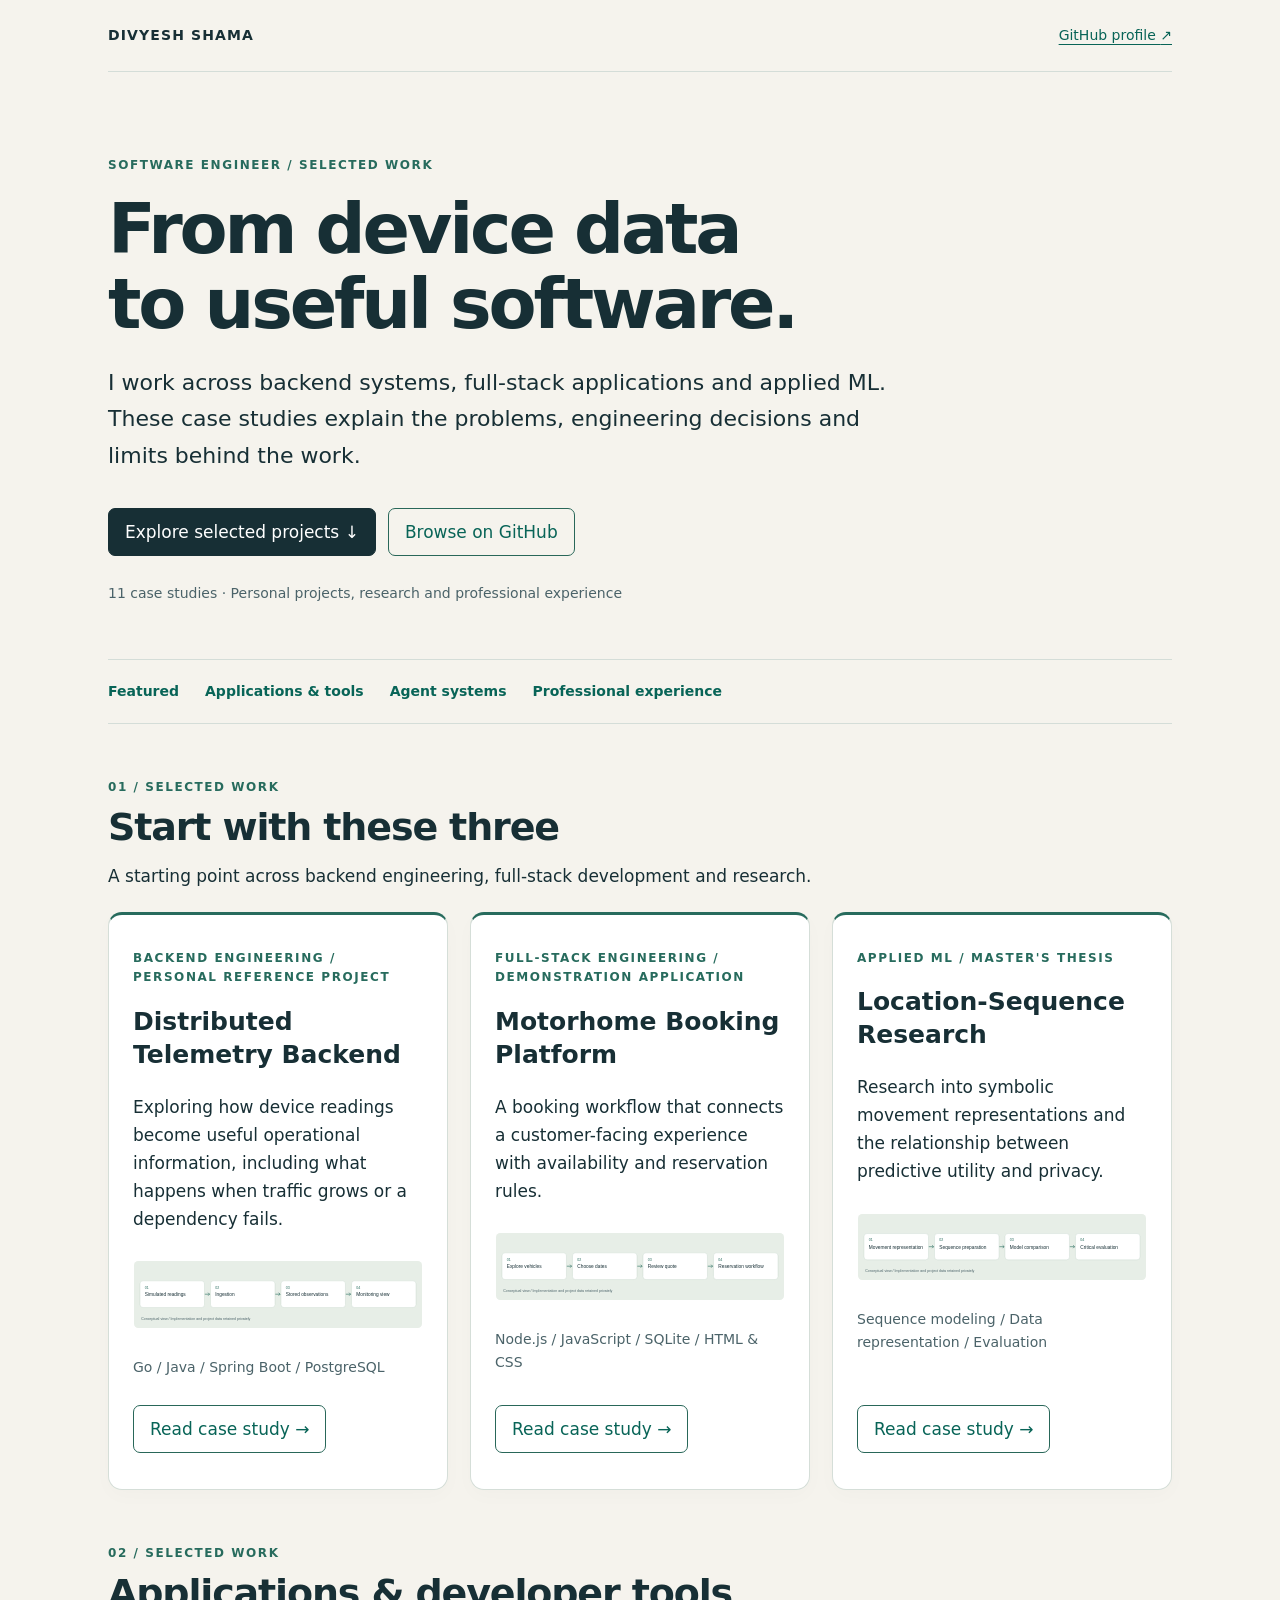
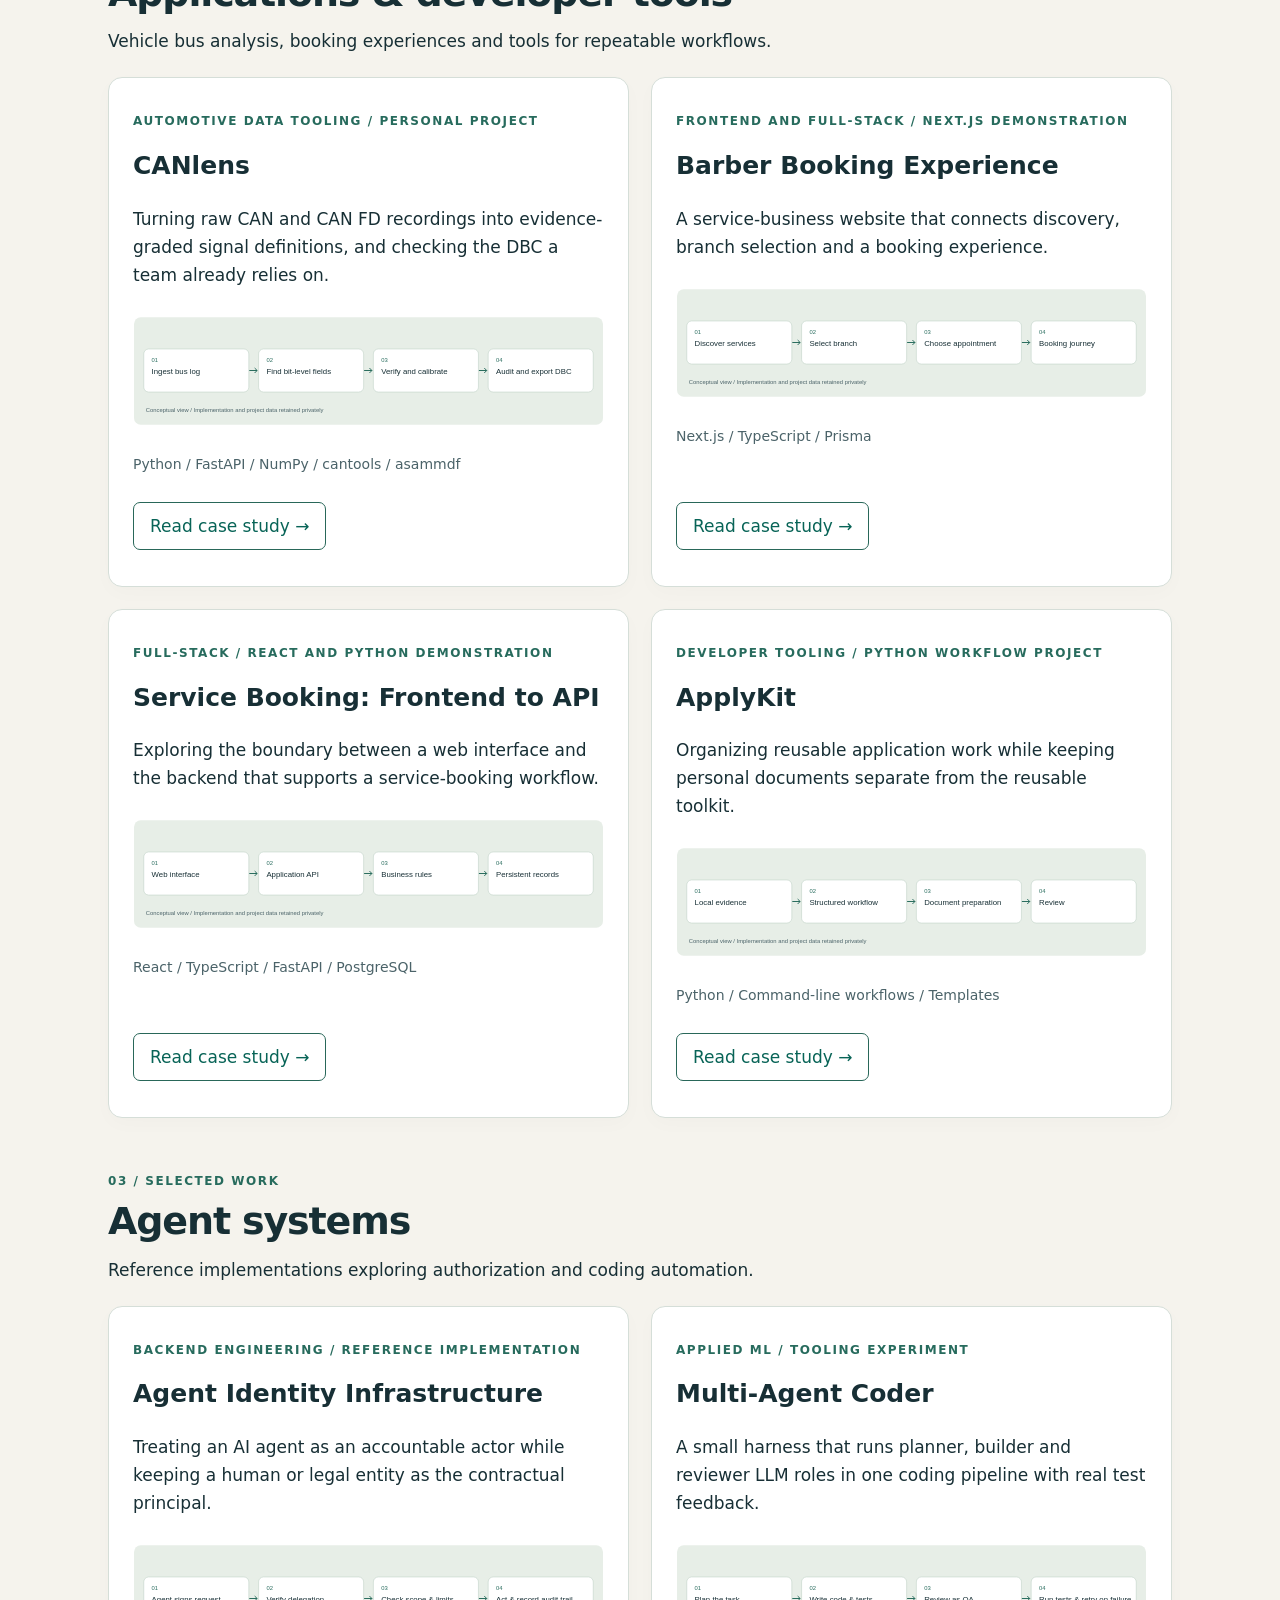
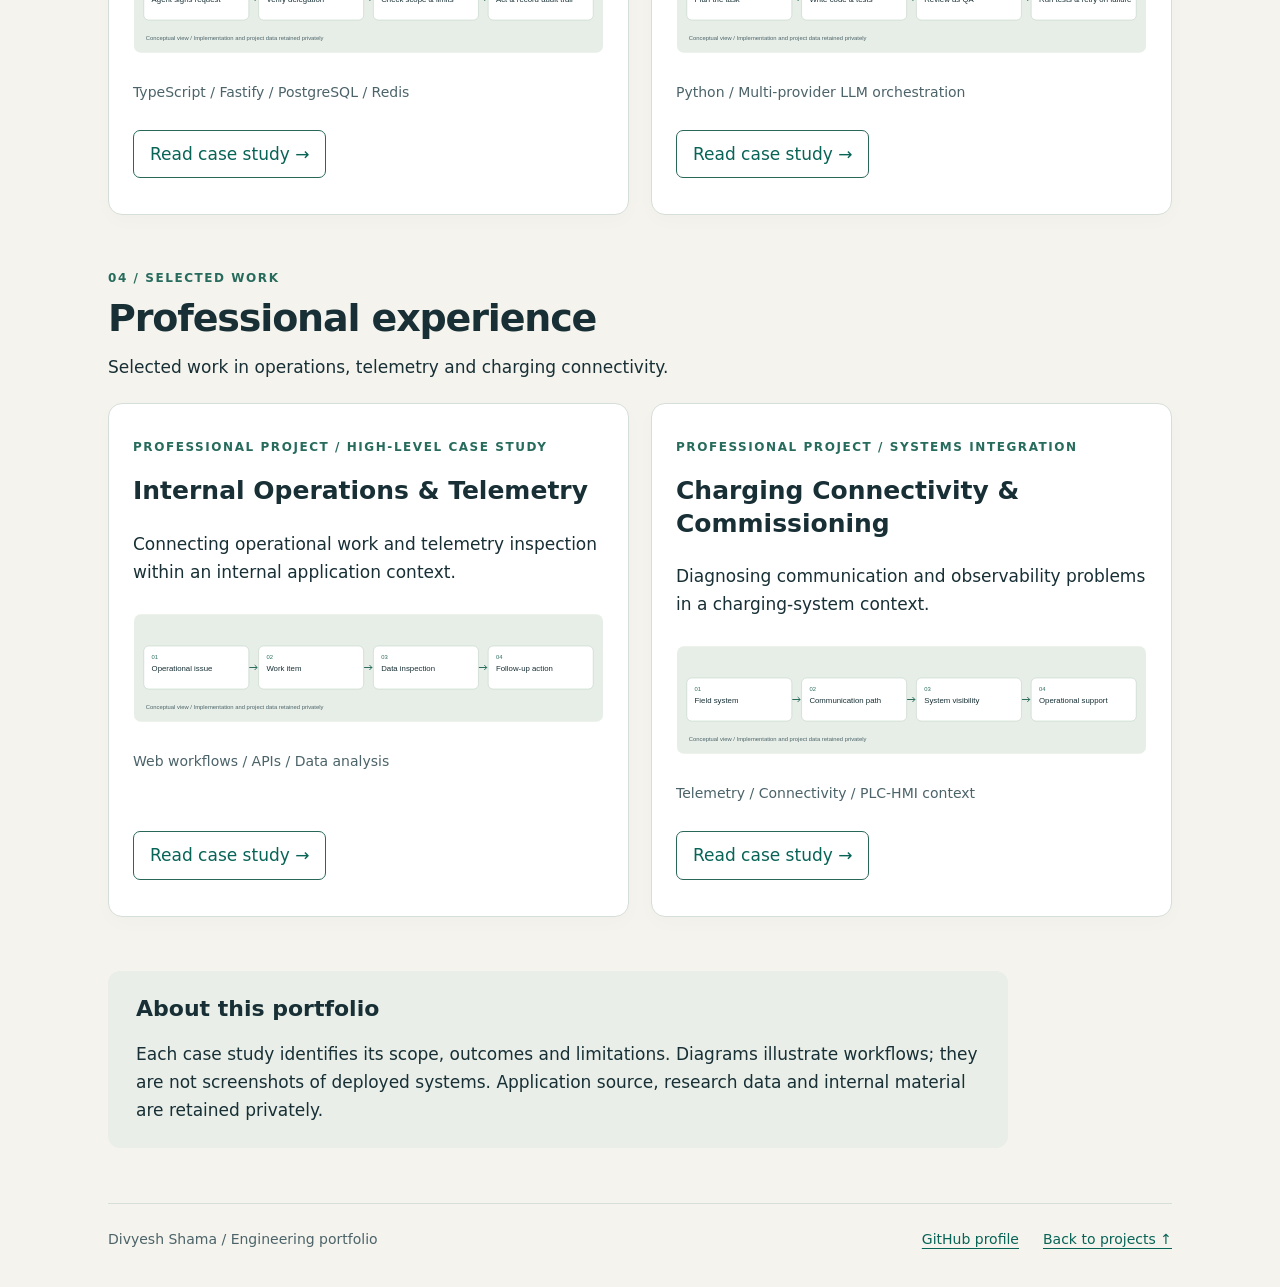
==== commit 8c9603cf: "Add CANlens case study and update Motorhome to v43 Co-Authored-By: Claude Opus 5.5 <noreply@anthropi" ====
--- a/index.html
+++ b/index.html
@@ -1,16 +1,17 @@
 <!doctype html>
 <html lang="en"><head><meta charset="utf-8"><meta name="viewport" content="width=device-width, initial-scale=1">
-<meta name="description" content="Divyesh Shama's engineering portfolio: backend telemetry, booking applications, agent infrastructure and location-sequence research. Explore ten project case studies.">
-<meta name="theme-color" content="#172f35"><meta property="og:type" content="website"><meta property="og:title" content="Divyesh Shama | Engineering portfolio"><meta property="og:description" content="Backend systems, full-stack applications and applied ML. Ten case studies on the problems, decisions and results behind the work."><meta property="og:url" content="https://divyeshdevasya.github.io/portfolio/">
+<meta name="description" content="Divyesh Shama's engineering portfolio: backend telemetry, booking applications, vehicle bus analysis, agent infrastructure and location-sequence research. Explore eleven project case studies.">
+<meta name="theme-color" content="#172f35"><meta property="og:type" content="website"><meta property="og:title" content="Divyesh Shama | Engineering portfolio"><meta property="og:description" content="Backend systems, full-stack applications and applied ML. Eleven case studies on the problems, decisions and results behind the work."><meta property="og:url" content="https://divyeshdevasya.github.io/portfolio/">
 <link rel="canonical" href="https://divyeshdevasya.github.io/portfolio/"><title>Divyesh Shama | Engineering portfolio</title><link rel="stylesheet" href="assets/style.css"></head>
 <body><a class="skip-link" href="#main">Skip to projects</a><div class="wrap">
 <nav aria-label="Main navigation"><a class="wordmark" href="./">DIVYESH SHAMA</a><a href="https://github.com/divyeshdevasya">GitHub profile <span aria-hidden="true">↗</span></a></nav>
-<header class="home-hero"><p class="eyebrow">Software engineer / Selected work</p><h1>From device data<br>to useful software.</h1><p class="lead">I work across backend systems, full-stack applications and applied ML. These case studies explain the problems, engineering decisions and limits behind the work.</p><div class="hero-actions"><a class="button primary" href="#featured">Explore selected projects <span aria-hidden="true">&darr;</span></a><a class="button" href="https://github.com/divyeshdevasya/portfolio">Browse on GitHub</a></div><p class="note">10 case studies &middot; Personal projects, research and professional experience</p></header>
+<header class="home-hero"><p class="eyebrow">Software engineer / Selected work</p><h1>From device data<br>to useful software.</h1><p class="lead">I work across backend systems, full-stack applications and applied ML. These case studies explain the problems, engineering decisions and limits behind the work.</p><div class="hero-actions"><a class="button primary" href="#featured">Explore selected projects <span aria-hidden="true">&darr;</span></a><a class="button" href="https://github.com/divyeshdevasya/portfolio">Browse on GitHub</a></div><p class="note">11 case studies &middot; Personal projects, research and professional experience</p></header>
 <nav class="section-nav" aria-label="Project categories"><a href="#featured">Featured</a><a href="#applications">Applications &amp; tools</a><a href="#experiments">Agent systems</a><a href="#professional">Professional experience</a></nav>
 <main id="main"><section class="project-group" id="featured" aria-labelledby="featured-title"><div class="section-heading"><p class="eyebrow">01 / Selected work</p><h2 id="featured-title">Start with these three</h2><p>A starting point across backend engineering, full-stack development and research.</p></div><div class="grid featured-grid"><article class="card"><p class="eyebrow">Backend engineering / Personal reference project</p><h3>Distributed Telemetry Backend</h3><p>Exploring how device readings become useful operational information, including what happens when traffic grows or a dependency fails.</p><img src="assets/telemetry.svg" alt="Conceptual workflow for Distributed Telemetry Backend" loading="lazy" width="960" height="220"><p class="stack">Go / Java / Spring Boot / PostgreSQL</p><a class="button" href="projects/telemetry.html" aria-label="Read case study: Distributed Telemetry Backend">Read case study <span aria-hidden="true">&rarr;</span></a></article>
 <article class="card"><p class="eyebrow">Full-stack engineering / Demonstration application</p><h3>Motorhome Booking Platform</h3><p>A booking workflow that connects a customer-facing experience with availability and reservation rules.</p><img src="assets/motorhome.svg" alt="Conceptual workflow for Motorhome Booking Platform" loading="lazy" width="960" height="220"><p class="stack">Node.js / JavaScript / SQLite / HTML &amp; CSS</p><a class="button" href="projects/motorhome.html" aria-label="Read case study: Motorhome Booking Platform">Read case study <span aria-hidden="true">&rarr;</span></a></article>
 <article class="card"><p class="eyebrow">Applied ML / Master&#x27;s thesis</p><h3>Location-Sequence Research</h3><p>Research into symbolic movement representations and the relationship between predictive utility and privacy.</p><img src="assets/thesis.svg" alt="Conceptual workflow for Location-Sequence Research" loading="lazy" width="960" height="220"><p class="stack">Sequence modeling / Data representation / Evaluation</p><a class="button" href="projects/thesis.html" aria-label="Read case study: Location-Sequence Research">Read case study <span aria-hidden="true">&rarr;</span></a></article></div></section>
-<section class="project-group" id="applications" aria-labelledby="applications-title"><div class="section-heading"><p class="eyebrow">02 / Selected work</p><h2 id="applications-title">Applications & developer tools</h2><p>Booking experiences and tools for repeatable workflows.</p></div><div class="grid "><article class="card"><p class="eyebrow">Frontend and full-stack / Next.js demonstration</p><h3>Barber Booking Experience</h3><p>A service-business website that connects discovery, branch selection and a booking experience.</p><img src="assets/barber-next.svg" alt="Conceptual workflow for Barber Booking Experience" loading="lazy" width="960" height="220"><p class="stack">Next.js / TypeScript / Prisma</p><a class="button" href="projects/barber-next.html" aria-label="Read case study: Barber Booking Experience">Read case study <span aria-hidden="true">&rarr;</span></a></article>
+<section class="project-group" id="applications" aria-labelledby="applications-title"><div class="section-heading"><p class="eyebrow">02 / Selected work</p><h2 id="applications-title">Applications & developer tools</h2><p>Vehicle bus analysis, booking experiences and tools for repeatable workflows.</p></div><div class="grid "><article class="card"><p class="eyebrow">Automotive data tooling / Personal project</p><h3>CANlens</h3><p>Turning raw CAN and CAN FD recordings into evidence-graded signal definitions, and checking the DBC a team already relies on.</p><img src="assets/canlens.svg" alt="Conceptual workflow for CANlens" loading="lazy" width="960" height="220"><p class="stack">Python / FastAPI / NumPy / cantools / asammdf</p><a class="button" href="projects/canlens.html" aria-label="Read case study: CANlens">Read case study <span aria-hidden="true">&rarr;</span></a></article>
+<article class="card"><p class="eyebrow">Frontend and full-stack / Next.js demonstration</p><h3>Barber Booking Experience</h3><p>A service-business website that connects discovery, branch selection and a booking experience.</p><img src="assets/barber-next.svg" alt="Conceptual workflow for Barber Booking Experience" loading="lazy" width="960" height="220"><p class="stack">Next.js / TypeScript / Prisma</p><a class="button" href="projects/barber-next.html" aria-label="Read case study: Barber Booking Experience">Read case study <span aria-hidden="true">&rarr;</span></a></article>
 <article class="card"><p class="eyebrow">Full-stack / React and Python demonstration</p><h3>Service Booking: Frontend to API</h3><p>Exploring the boundary between a web interface and the backend that supports a service-booking workflow.</p><img src="assets/barber-fullstack.svg" alt="Conceptual workflow for Service Booking: Frontend to API" loading="lazy" width="960" height="220"><p class="stack">React / TypeScript / FastAPI / PostgreSQL</p><a class="button" href="projects/barber-fullstack.html" aria-label="Read case study: Service Booking: Frontend to API">Read case study <span aria-hidden="true">&rarr;</span></a></article>
 <article class="card"><p class="eyebrow">Developer tooling / Python workflow project</p><h3>ApplyKit</h3><p>Organizing reusable application work while keeping personal documents separate from the reusable toolkit.</p><img src="assets/applykit.svg" alt="Conceptual workflow for ApplyKit" loading="lazy" width="960" height="220"><p class="stack">Python / Command-line workflows / Templates</p><a class="button" href="projects/applykit.html" aria-label="Read case study: ApplyKit">Read case study <span aria-hidden="true">&rarr;</span></a></article></div></section>
 <section class="project-group" id="experiments" aria-labelledby="experiments-title"><div class="section-heading"><p class="eyebrow">03 / Selected work</p><h2 id="experiments-title">Agent systems</h2><p>Reference implementations exploring authorization and coding automation.</p></div><div class="grid "><article class="card"><p class="eyebrow">Backend engineering / Reference implementation</p><h3>Agent Identity Infrastructure</h3><p>Treating an AI agent as an accountable actor while keeping a human or legal entity as the contractual principal.</p><img src="assets/agent-identity.svg" alt="Conceptual workflow for Agent Identity Infrastructure" loading="lazy" width="960" height="220"><p class="stack">TypeScript / Fastify / PostgreSQL / Redis</p><a class="button" href="projects/agent-identity.html" aria-label="Read case study: Agent Identity Infrastructure">Read case study <span aria-hidden="true">&rarr;</span></a></article>
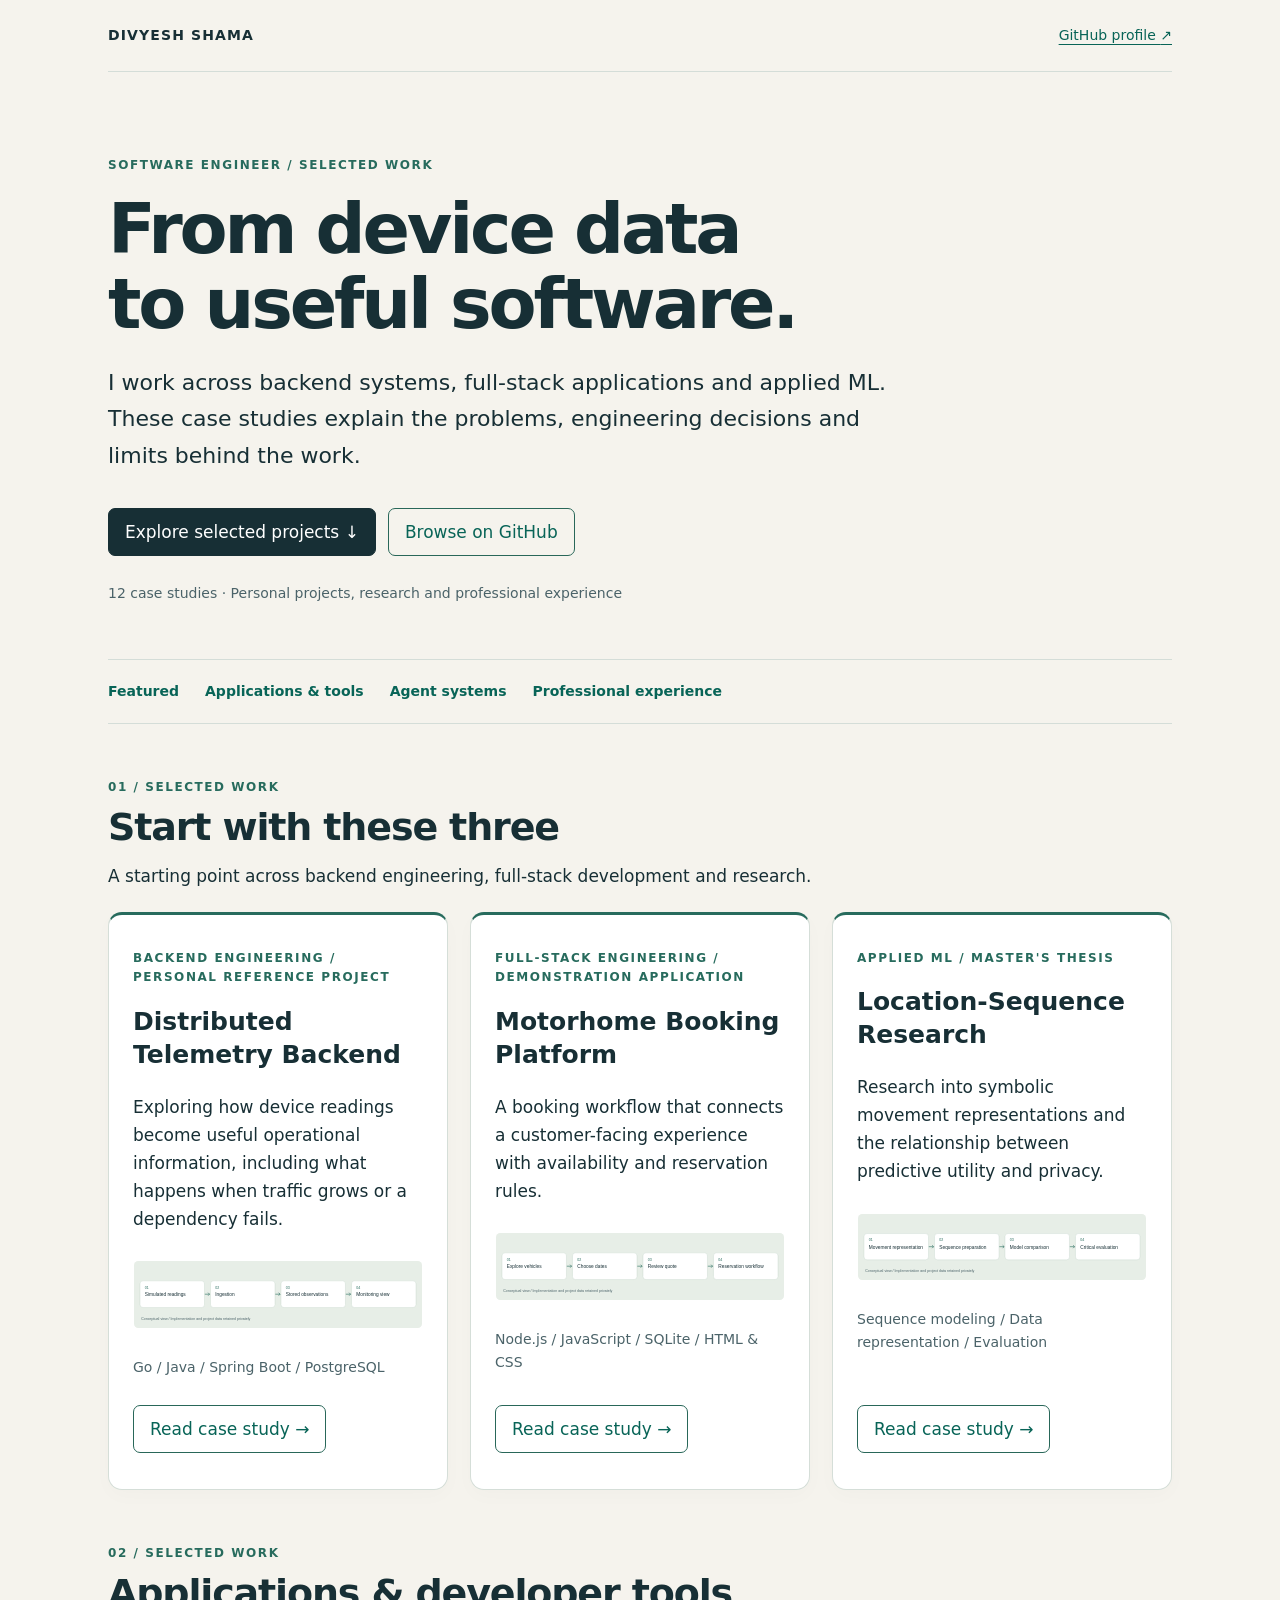
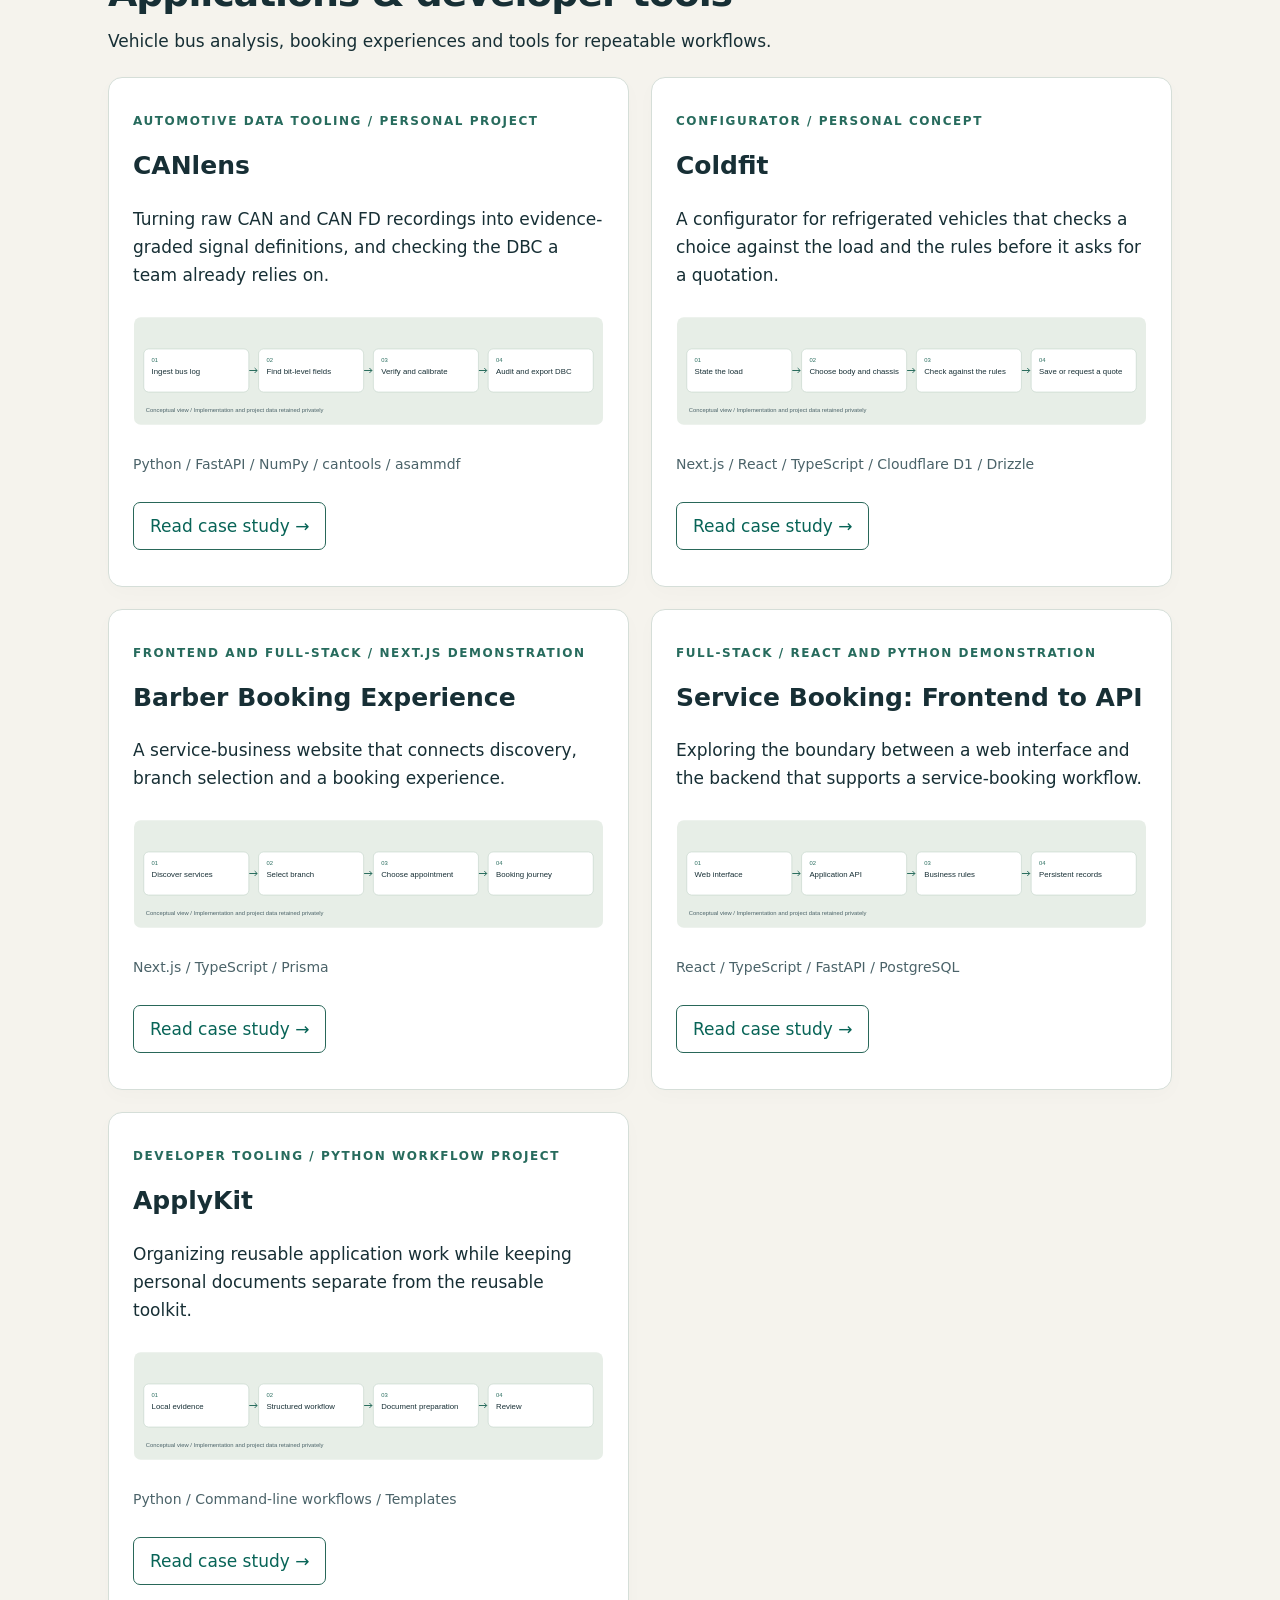
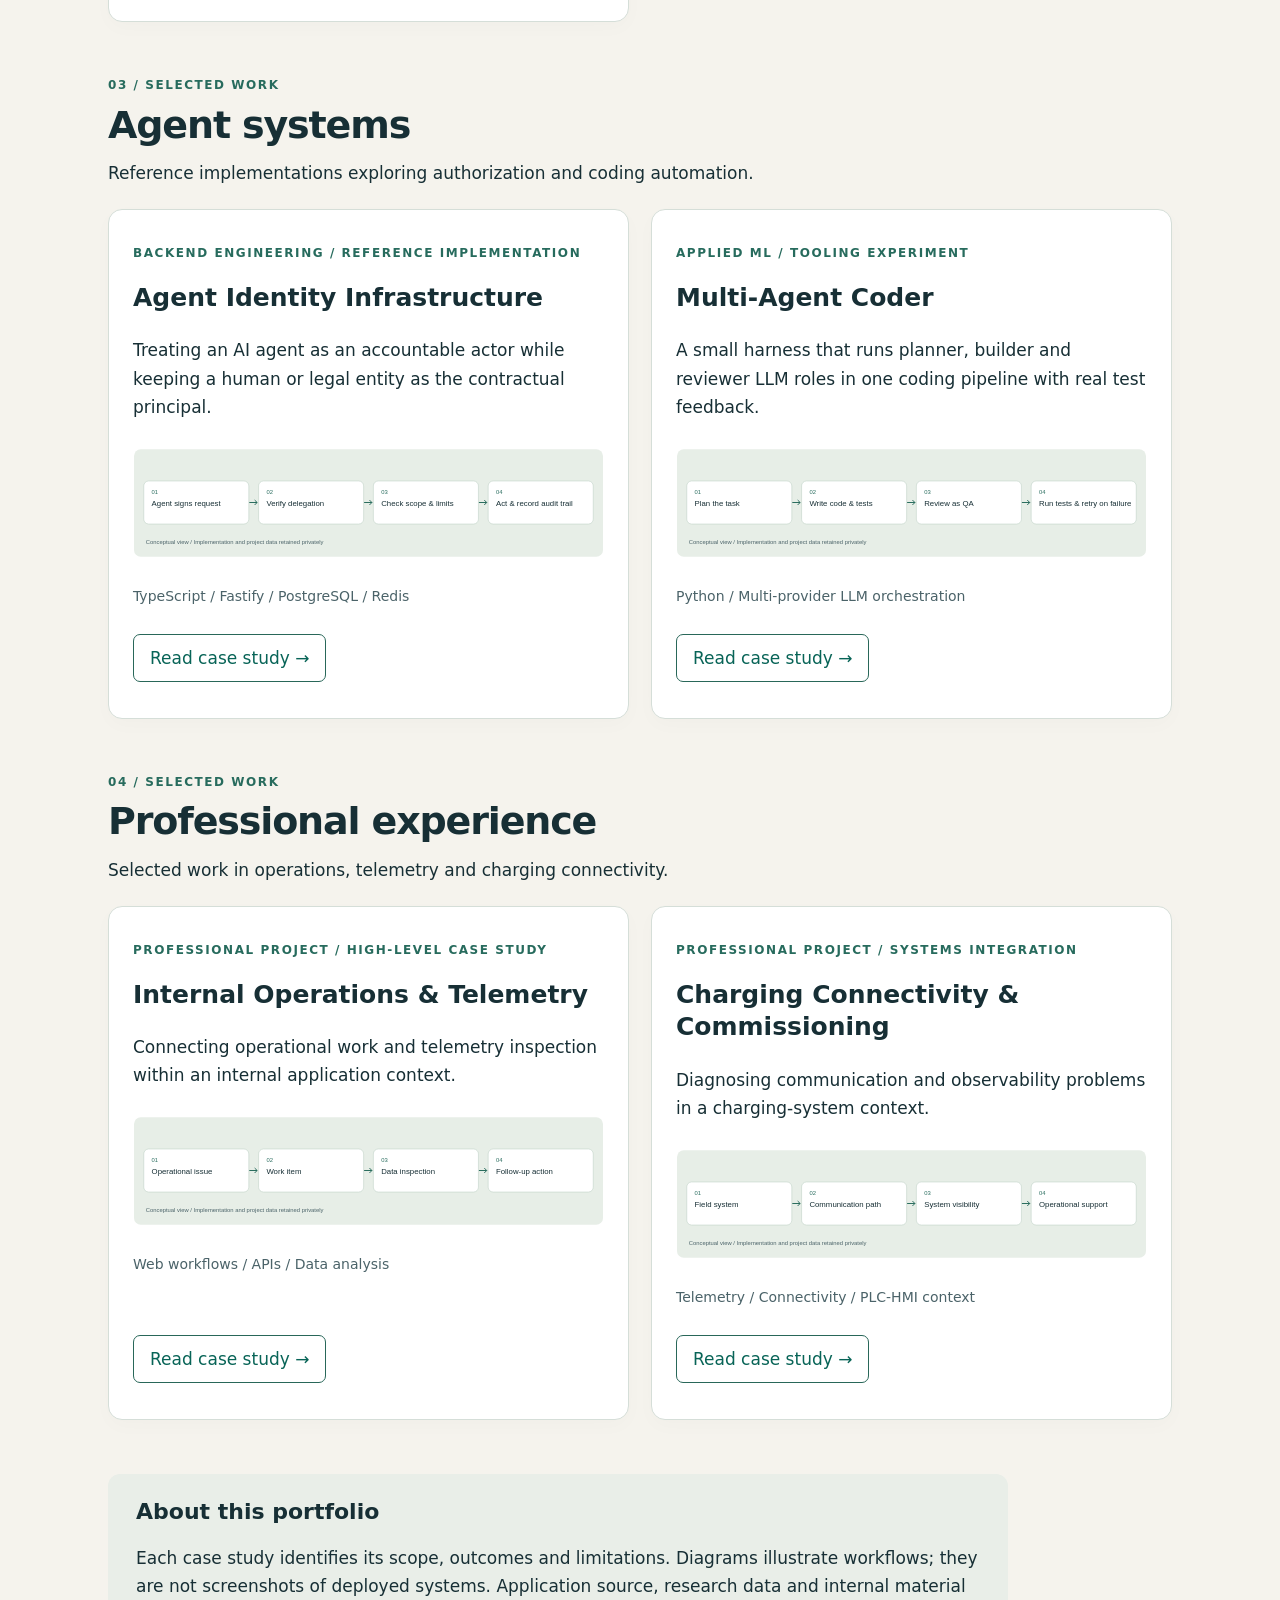
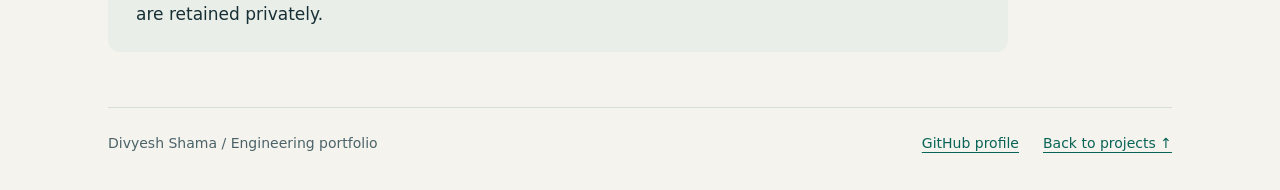
==== commit 13bb9519: "Add Coldfit case study Twelfth case study: a refrigerated-vehicle configurator, described under a co" ====
--- a/index.html
+++ b/index.html
@@ -1,16 +1,16 @@
 <!doctype html>
 <html lang="en"><head><meta charset="utf-8"><meta name="viewport" content="width=device-width, initial-scale=1">
-<meta name="description" content="Divyesh Shama's engineering portfolio: backend telemetry, booking applications, vehicle bus analysis, agent infrastructure and location-sequence research. Explore eleven project case studies.">
-<meta name="theme-color" content="#172f35"><meta property="og:type" content="website"><meta property="og:title" content="Divyesh Shama | Engineering portfolio"><meta property="og:description" content="Backend systems, full-stack applications and applied ML. Eleven case studies on the problems, decisions and results behind the work."><meta property="og:url" content="https://divyeshdevasya.github.io/portfolio/">
+<meta name="description" content="Divyesh Shama's engineering portfolio: backend telemetry, booking applications, vehicle bus analysis, agent infrastructure and location-sequence research. Explore twelve project case studies.">
+<meta name="theme-color" content="#172f35"><meta property="og:type" content="website"><meta property="og:title" content="Divyesh Shama | Engineering portfolio"><meta property="og:description" content="Backend systems, full-stack applications and applied ML. Twelve case studies on the problems, decisions and results behind the work."><meta property="og:url" content="https://divyeshdevasya.github.io/portfolio/">
 <link rel="canonical" href="https://divyeshdevasya.github.io/portfolio/"><title>Divyesh Shama | Engineering portfolio</title><link rel="stylesheet" href="assets/style.css"></head>
 <body><a class="skip-link" href="#main">Skip to projects</a><div class="wrap">
 <nav aria-label="Main navigation"><a class="wordmark" href="./">DIVYESH SHAMA</a><a href="https://github.com/divyeshdevasya">GitHub profile <span aria-hidden="true">↗</span></a></nav>
-<header class="home-hero"><p class="eyebrow">Software engineer / Selected work</p><h1>From device data<br>to useful software.</h1><p class="lead">I work across backend systems, full-stack applications and applied ML. These case studies explain the problems, engineering decisions and limits behind the work.</p><div class="hero-actions"><a class="button primary" href="#featured">Explore selected projects <span aria-hidden="true">&darr;</span></a><a class="button" href="https://github.com/divyeshdevasya/portfolio">Browse on GitHub</a></div><p class="note">11 case studies &middot; Personal projects, research and professional experience</p></header>
+<header class="home-hero"><p class="eyebrow">Software engineer / Selected work</p><h1>From device data<br>to useful software.</h1><p class="lead">I work across backend systems, full-stack applications and applied ML. These case studies explain the problems, engineering decisions and limits behind the work.</p><div class="hero-actions"><a class="button primary" href="#featured">Explore selected projects <span aria-hidden="true">&darr;</span></a><a class="button" href="https://github.com/divyeshdevasya/portfolio">Browse on GitHub</a></div><p class="note">12 case studies &middot; Personal projects, research and professional experience</p></header>
 <nav class="section-nav" aria-label="Project categories"><a href="#featured">Featured</a><a href="#applications">Applications &amp; tools</a><a href="#experiments">Agent systems</a><a href="#professional">Professional experience</a></nav>
 <main id="main"><section class="project-group" id="featured" aria-labelledby="featured-title"><div class="section-heading"><p class="eyebrow">01 / Selected work</p><h2 id="featured-title">Start with these three</h2><p>A starting point across backend engineering, full-stack development and research.</p></div><div class="grid featured-grid"><article class="card"><p class="eyebrow">Backend engineering / Personal reference project</p><h3>Distributed Telemetry Backend</h3><p>Exploring how device readings become useful operational information, including what happens when traffic grows or a dependency fails.</p><img src="assets/telemetry.svg" alt="Conceptual workflow for Distributed Telemetry Backend" loading="lazy" width="960" height="220"><p class="stack">Go / Java / Spring Boot / PostgreSQL</p><a class="button" href="projects/telemetry.html" aria-label="Read case study: Distributed Telemetry Backend">Read case study <span aria-hidden="true">&rarr;</span></a></article>
 <article class="card"><p class="eyebrow">Full-stack engineering / Demonstration application</p><h3>Motorhome Booking Platform</h3><p>A booking workflow that connects a customer-facing experience with availability and reservation rules.</p><img src="assets/motorhome.svg" alt="Conceptual workflow for Motorhome Booking Platform" loading="lazy" width="960" height="220"><p class="stack">Node.js / JavaScript / SQLite / HTML &amp; CSS</p><a class="button" href="projects/motorhome.html" aria-label="Read case study: Motorhome Booking Platform">Read case study <span aria-hidden="true">&rarr;</span></a></article>
 <article class="card"><p class="eyebrow">Applied ML / Master&#x27;s thesis</p><h3>Location-Sequence Research</h3><p>Research into symbolic movement representations and the relationship between predictive utility and privacy.</p><img src="assets/thesis.svg" alt="Conceptual workflow for Location-Sequence Research" loading="lazy" width="960" height="220"><p class="stack">Sequence modeling / Data representation / Evaluation</p><a class="button" href="projects/thesis.html" aria-label="Read case study: Location-Sequence Research">Read case study <span aria-hidden="true">&rarr;</span></a></article></div></section>
-<section class="project-group" id="applications" aria-labelledby="applications-title"><div class="section-heading"><p class="eyebrow">02 / Selected work</p><h2 id="applications-title">Applications & developer tools</h2><p>Vehicle bus analysis, booking experiences and tools for repeatable workflows.</p></div><div class="grid "><article class="card"><p class="eyebrow">Automotive data tooling / Personal project</p><h3>CANlens</h3><p>Turning raw CAN and CAN FD recordings into evidence-graded signal definitions, and checking the DBC a team already relies on.</p><img src="assets/canlens.svg" alt="Conceptual workflow for CANlens" loading="lazy" width="960" height="220"><p class="stack">Python / FastAPI / NumPy / cantools / asammdf</p><a class="button" href="projects/canlens.html" aria-label="Read case study: CANlens">Read case study <span aria-hidden="true">&rarr;</span></a></article>
+<section class="project-group" id="applications" aria-labelledby="applications-title"><div class="section-heading"><p class="eyebrow">02 / Selected work</p><h2 id="applications-title">Applications & developer tools</h2><p>Vehicle bus analysis, booking experiences and tools for repeatable workflows.</p></div><div class="grid "><article class="card"><p class="eyebrow">Automotive data tooling / Personal project</p><h3>CANlens</h3><p>Turning raw CAN and CAN FD recordings into evidence-graded signal definitions, and checking the DBC a team already relies on.</p><img src="assets/canlens.svg" alt="Conceptual workflow for CANlens" loading="lazy" width="960" height="220"><p class="stack">Python / FastAPI / NumPy / cantools / asammdf</p><a class="button" href="projects/canlens.html" aria-label="Read case study: CANlens">Read case study <span aria-hidden="true">&rarr;</span></a></article><article class="card"><p class="eyebrow">Configurator / Personal concept</p><h3>Coldfit</h3><p>A configurator for refrigerated vehicles that checks a choice against the load and the rules before it asks for a quotation.</p><img src="assets/coldfit.svg" alt="Conceptual workflow for Coldfit" loading="lazy" width="960" height="220"><p class="stack">Next.js / React / TypeScript / Cloudflare D1 / Drizzle</p><a class="button" href="projects/coldfit.html" aria-label="Read case study: Coldfit">Read case study <span aria-hidden="true">&rarr;</span></a></article>
 <article class="card"><p class="eyebrow">Frontend and full-stack / Next.js demonstration</p><h3>Barber Booking Experience</h3><p>A service-business website that connects discovery, branch selection and a booking experience.</p><img src="assets/barber-next.svg" alt="Conceptual workflow for Barber Booking Experience" loading="lazy" width="960" height="220"><p class="stack">Next.js / TypeScript / Prisma</p><a class="button" href="projects/barber-next.html" aria-label="Read case study: Barber Booking Experience">Read case study <span aria-hidden="true">&rarr;</span></a></article>
 <article class="card"><p class="eyebrow">Full-stack / React and Python demonstration</p><h3>Service Booking: Frontend to API</h3><p>Exploring the boundary between a web interface and the backend that supports a service-booking workflow.</p><img src="assets/barber-fullstack.svg" alt="Conceptual workflow for Service Booking: Frontend to API" loading="lazy" width="960" height="220"><p class="stack">React / TypeScript / FastAPI / PostgreSQL</p><a class="button" href="projects/barber-fullstack.html" aria-label="Read case study: Service Booking: Frontend to API">Read case study <span aria-hidden="true">&rarr;</span></a></article>
 <article class="card"><p class="eyebrow">Developer tooling / Python workflow project</p><h3>ApplyKit</h3><p>Organizing reusable application work while keeping personal documents separate from the reusable toolkit.</p><img src="assets/applykit.svg" alt="Conceptual workflow for ApplyKit" loading="lazy" width="960" height="220"><p class="stack">Python / Command-line workflows / Templates</p><a class="button" href="projects/applykit.html" aria-label="Read case study: ApplyKit">Read case study <span aria-hidden="true">&rarr;</span></a></article></div></section>
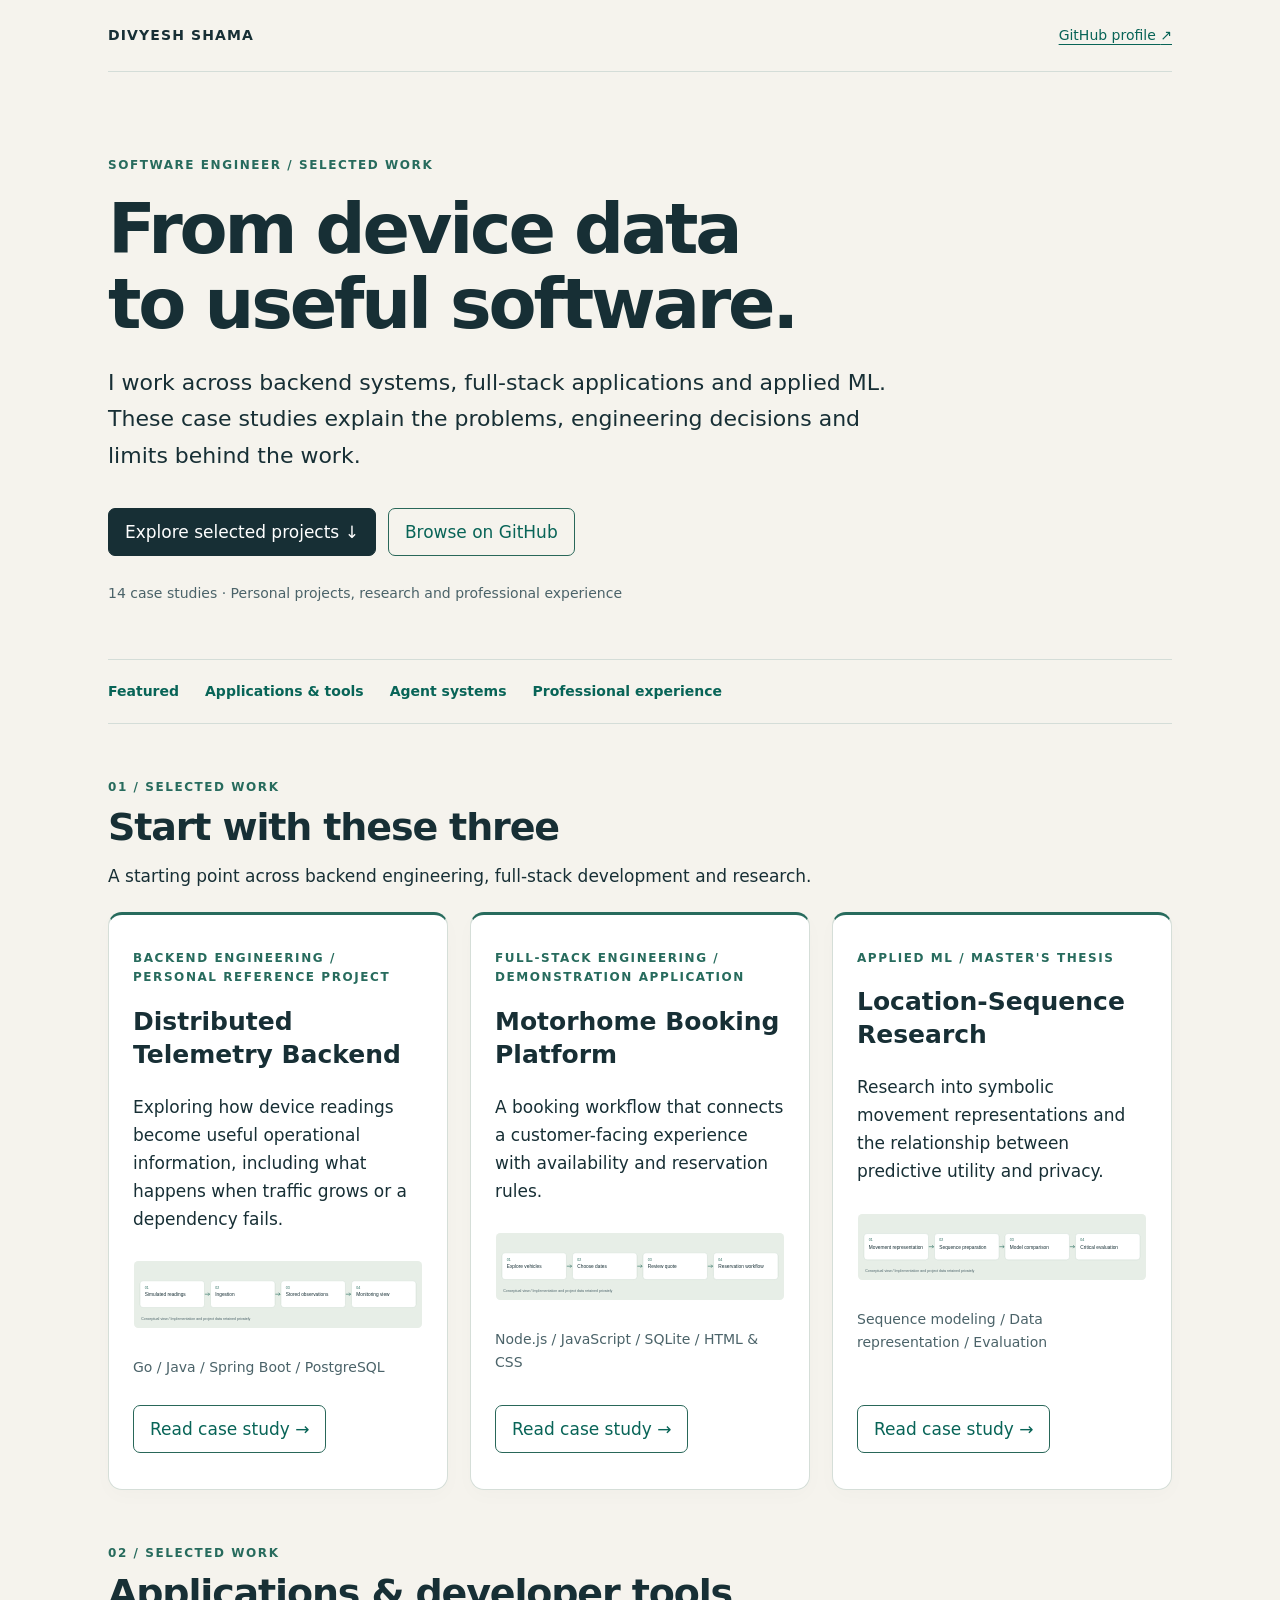
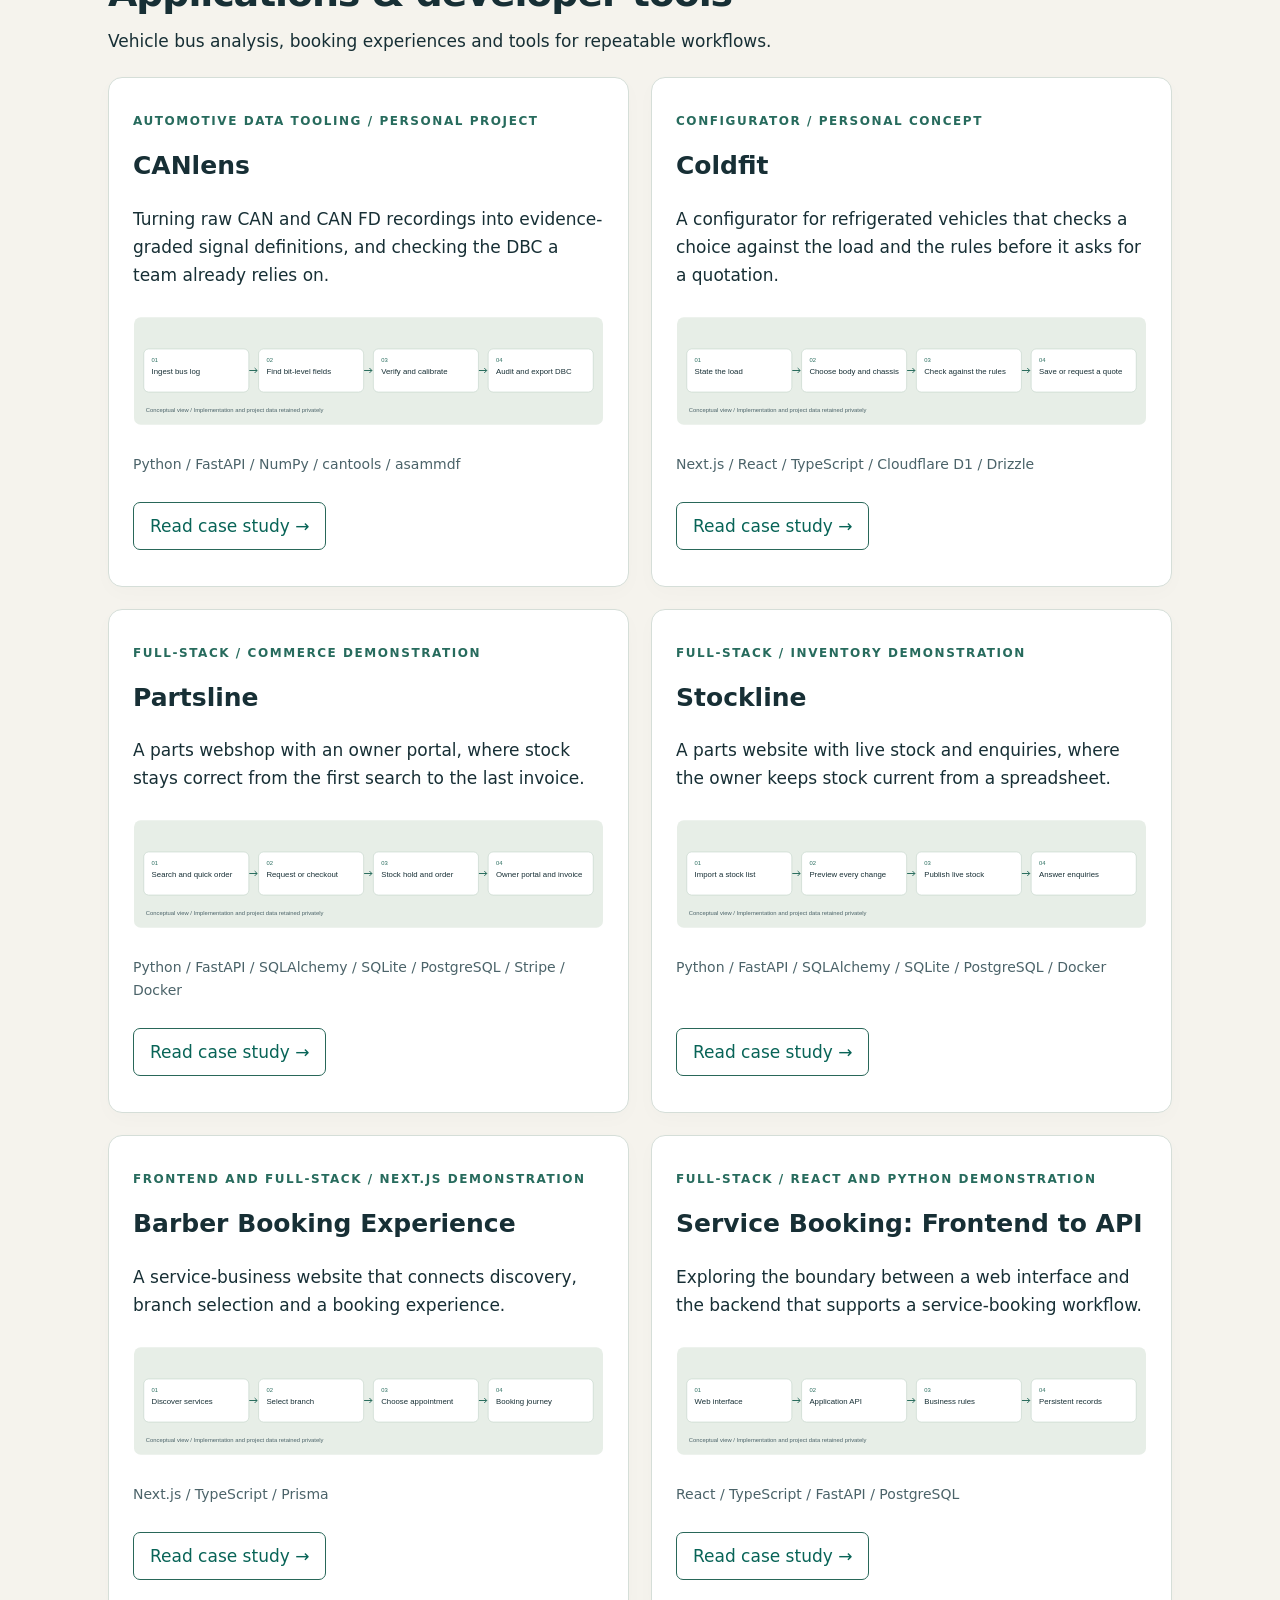
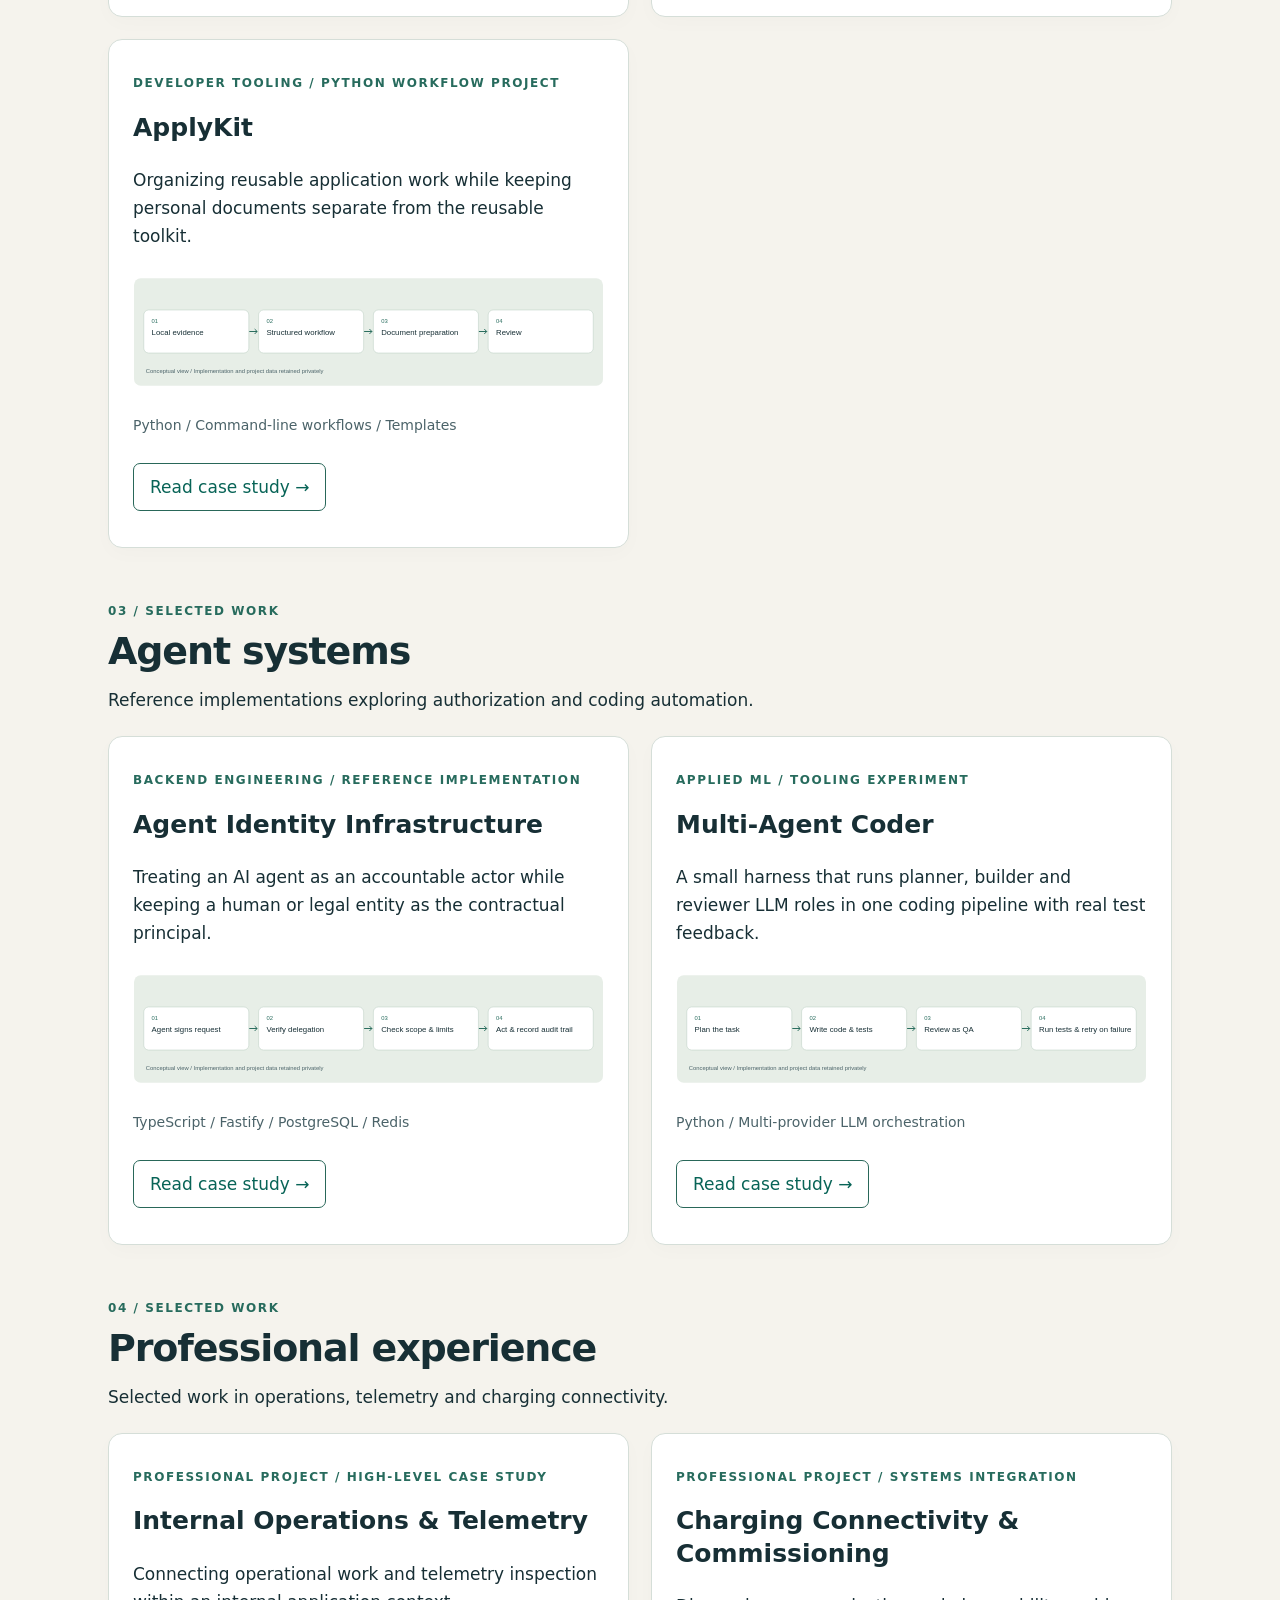
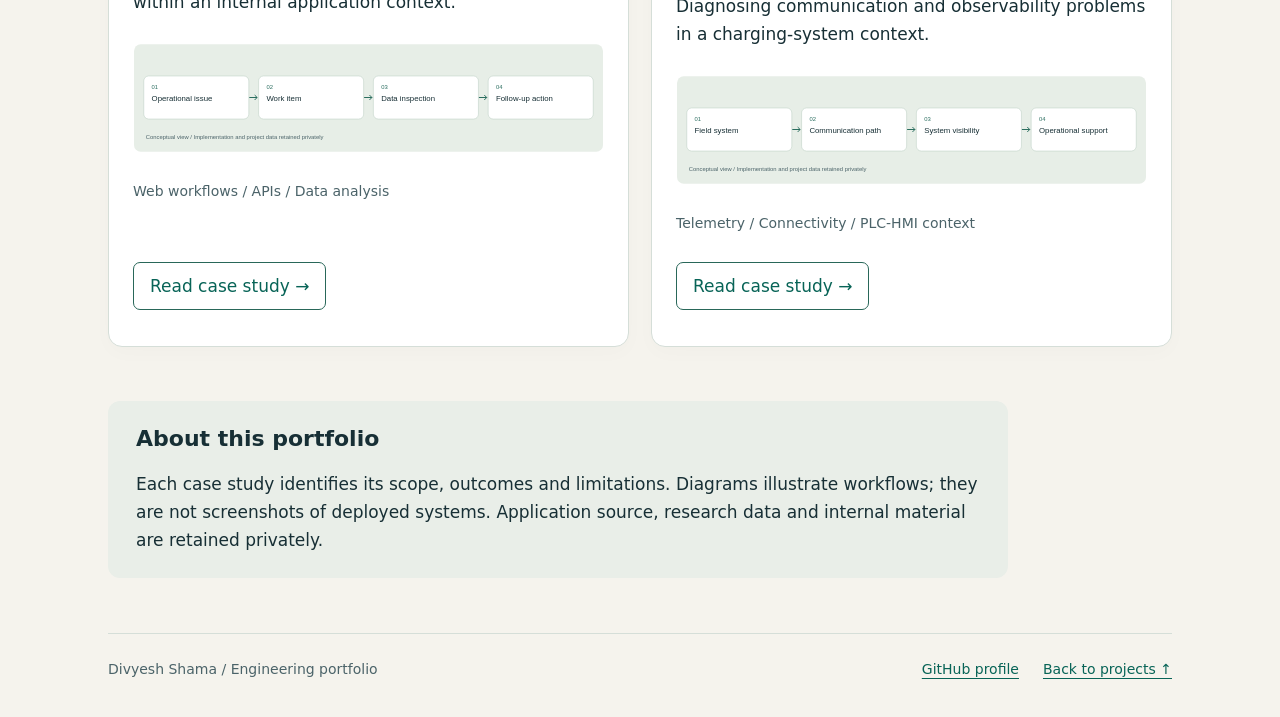
==== commit 97735d03: "Add Partsline and Stockline case studies Two parts-commerce case studies in the existing format, des" ====
--- a/index.html
+++ b/index.html
@@ -1,16 +1,16 @@
 <!doctype html>
 <html lang="en"><head><meta charset="utf-8"><meta name="viewport" content="width=device-width, initial-scale=1">
-<meta name="description" content="Divyesh Shama's engineering portfolio: backend telemetry, booking applications, vehicle bus analysis, agent infrastructure and location-sequence research. Explore twelve project case studies.">
-<meta name="theme-color" content="#172f35"><meta property="og:type" content="website"><meta property="og:title" content="Divyesh Shama | Engineering portfolio"><meta property="og:description" content="Backend systems, full-stack applications and applied ML. Twelve case studies on the problems, decisions and results behind the work."><meta property="og:url" content="https://divyeshdevasya.github.io/portfolio/">
+<meta name="description" content="Divyesh Shama's engineering portfolio: backend telemetry, booking applications, vehicle bus analysis, agent infrastructure and location-sequence research. Explore fourteen project case studies.">
+<meta name="theme-color" content="#172f35"><meta property="og:type" content="website"><meta property="og:title" content="Divyesh Shama | Engineering portfolio"><meta property="og:description" content="Backend systems, full-stack applications and applied ML. Fourteen case studies on the problems, decisions and results behind the work."><meta property="og:url" content="https://divyeshdevasya.github.io/portfolio/">
 <link rel="canonical" href="https://divyeshdevasya.github.io/portfolio/"><title>Divyesh Shama | Engineering portfolio</title><link rel="stylesheet" href="assets/style.css"></head>
 <body><a class="skip-link" href="#main">Skip to projects</a><div class="wrap">
 <nav aria-label="Main navigation"><a class="wordmark" href="./">DIVYESH SHAMA</a><a href="https://github.com/divyeshdevasya">GitHub profile <span aria-hidden="true">↗</span></a></nav>
-<header class="home-hero"><p class="eyebrow">Software engineer / Selected work</p><h1>From device data<br>to useful software.</h1><p class="lead">I work across backend systems, full-stack applications and applied ML. These case studies explain the problems, engineering decisions and limits behind the work.</p><div class="hero-actions"><a class="button primary" href="#featured">Explore selected projects <span aria-hidden="true">&darr;</span></a><a class="button" href="https://github.com/divyeshdevasya/portfolio">Browse on GitHub</a></div><p class="note">12 case studies &middot; Personal projects, research and professional experience</p></header>
+<header class="home-hero"><p class="eyebrow">Software engineer / Selected work</p><h1>From device data<br>to useful software.</h1><p class="lead">I work across backend systems, full-stack applications and applied ML. These case studies explain the problems, engineering decisions and limits behind the work.</p><div class="hero-actions"><a class="button primary" href="#featured">Explore selected projects <span aria-hidden="true">&darr;</span></a><a class="button" href="https://github.com/divyeshdevasya/portfolio">Browse on GitHub</a></div><p class="note">14 case studies &middot; Personal projects, research and professional experience</p></header>
 <nav class="section-nav" aria-label="Project categories"><a href="#featured">Featured</a><a href="#applications">Applications &amp; tools</a><a href="#experiments">Agent systems</a><a href="#professional">Professional experience</a></nav>
 <main id="main"><section class="project-group" id="featured" aria-labelledby="featured-title"><div class="section-heading"><p class="eyebrow">01 / Selected work</p><h2 id="featured-title">Start with these three</h2><p>A starting point across backend engineering, full-stack development and research.</p></div><div class="grid featured-grid"><article class="card"><p class="eyebrow">Backend engineering / Personal reference project</p><h3>Distributed Telemetry Backend</h3><p>Exploring how device readings become useful operational information, including what happens when traffic grows or a dependency fails.</p><img src="assets/telemetry.svg" alt="Conceptual workflow for Distributed Telemetry Backend" loading="lazy" width="960" height="220"><p class="stack">Go / Java / Spring Boot / PostgreSQL</p><a class="button" href="projects/telemetry.html" aria-label="Read case study: Distributed Telemetry Backend">Read case study <span aria-hidden="true">&rarr;</span></a></article>
 <article class="card"><p class="eyebrow">Full-stack engineering / Demonstration application</p><h3>Motorhome Booking Platform</h3><p>A booking workflow that connects a customer-facing experience with availability and reservation rules.</p><img src="assets/motorhome.svg" alt="Conceptual workflow for Motorhome Booking Platform" loading="lazy" width="960" height="220"><p class="stack">Node.js / JavaScript / SQLite / HTML &amp; CSS</p><a class="button" href="projects/motorhome.html" aria-label="Read case study: Motorhome Booking Platform">Read case study <span aria-hidden="true">&rarr;</span></a></article>
 <article class="card"><p class="eyebrow">Applied ML / Master&#x27;s thesis</p><h3>Location-Sequence Research</h3><p>Research into symbolic movement representations and the relationship between predictive utility and privacy.</p><img src="assets/thesis.svg" alt="Conceptual workflow for Location-Sequence Research" loading="lazy" width="960" height="220"><p class="stack">Sequence modeling / Data representation / Evaluation</p><a class="button" href="projects/thesis.html" aria-label="Read case study: Location-Sequence Research">Read case study <span aria-hidden="true">&rarr;</span></a></article></div></section>
-<section class="project-group" id="applications" aria-labelledby="applications-title"><div class="section-heading"><p class="eyebrow">02 / Selected work</p><h2 id="applications-title">Applications & developer tools</h2><p>Vehicle bus analysis, booking experiences and tools for repeatable workflows.</p></div><div class="grid "><article class="card"><p class="eyebrow">Automotive data tooling / Personal project</p><h3>CANlens</h3><p>Turning raw CAN and CAN FD recordings into evidence-graded signal definitions, and checking the DBC a team already relies on.</p><img src="assets/canlens.svg" alt="Conceptual workflow for CANlens" loading="lazy" width="960" height="220"><p class="stack">Python / FastAPI / NumPy / cantools / asammdf</p><a class="button" href="projects/canlens.html" aria-label="Read case study: CANlens">Read case study <span aria-hidden="true">&rarr;</span></a></article><article class="card"><p class="eyebrow">Configurator / Personal concept</p><h3>Coldfit</h3><p>A configurator for refrigerated vehicles that checks a choice against the load and the rules before it asks for a quotation.</p><img src="assets/coldfit.svg" alt="Conceptual workflow for Coldfit" loading="lazy" width="960" height="220"><p class="stack">Next.js / React / TypeScript / Cloudflare D1 / Drizzle</p><a class="button" href="projects/coldfit.html" aria-label="Read case study: Coldfit">Read case study <span aria-hidden="true">&rarr;</span></a></article>
+<section class="project-group" id="applications" aria-labelledby="applications-title"><div class="section-heading"><p class="eyebrow">02 / Selected work</p><h2 id="applications-title">Applications & developer tools</h2><p>Vehicle bus analysis, booking experiences and tools for repeatable workflows.</p></div><div class="grid "><article class="card"><p class="eyebrow">Automotive data tooling / Personal project</p><h3>CANlens</h3><p>Turning raw CAN and CAN FD recordings into evidence-graded signal definitions, and checking the DBC a team already relies on.</p><img src="assets/canlens.svg" alt="Conceptual workflow for CANlens" loading="lazy" width="960" height="220"><p class="stack">Python / FastAPI / NumPy / cantools / asammdf</p><a class="button" href="projects/canlens.html" aria-label="Read case study: CANlens">Read case study <span aria-hidden="true">&rarr;</span></a></article><article class="card"><p class="eyebrow">Configurator / Personal concept</p><h3>Coldfit</h3><p>A configurator for refrigerated vehicles that checks a choice against the load and the rules before it asks for a quotation.</p><img src="assets/coldfit.svg" alt="Conceptual workflow for Coldfit" loading="lazy" width="960" height="220"><p class="stack">Next.js / React / TypeScript / Cloudflare D1 / Drizzle</p><a class="button" href="projects/coldfit.html" aria-label="Read case study: Coldfit">Read case study <span aria-hidden="true">&rarr;</span></a></article><article class="card"><p class="eyebrow">Full-stack / Commerce demonstration</p><h3>Partsline</h3><p>A parts webshop with an owner portal, where stock stays correct from the first search to the last invoice.</p><img src="assets/partsline.svg" alt="Conceptual workflow for Partsline" loading="lazy" width="960" height="220"><p class="stack">Python / FastAPI / SQLAlchemy / SQLite / PostgreSQL / Stripe / Docker</p><a class="button" href="projects/partsline.html" aria-label="Read case study: Partsline">Read case study <span aria-hidden="true">&rarr;</span></a></article><article class="card"><p class="eyebrow">Full-stack / Inventory demonstration</p><h3>Stockline</h3><p>A parts website with live stock and enquiries, where the owner keeps stock current from a spreadsheet.</p><img src="assets/stockline.svg" alt="Conceptual workflow for Stockline" loading="lazy" width="960" height="220"><p class="stack">Python / FastAPI / SQLAlchemy / SQLite / PostgreSQL / Docker</p><a class="button" href="projects/stockline.html" aria-label="Read case study: Stockline">Read case study <span aria-hidden="true">&rarr;</span></a></article>
 <article class="card"><p class="eyebrow">Frontend and full-stack / Next.js demonstration</p><h3>Barber Booking Experience</h3><p>A service-business website that connects discovery, branch selection and a booking experience.</p><img src="assets/barber-next.svg" alt="Conceptual workflow for Barber Booking Experience" loading="lazy" width="960" height="220"><p class="stack">Next.js / TypeScript / Prisma</p><a class="button" href="projects/barber-next.html" aria-label="Read case study: Barber Booking Experience">Read case study <span aria-hidden="true">&rarr;</span></a></article>
 <article class="card"><p class="eyebrow">Full-stack / React and Python demonstration</p><h3>Service Booking: Frontend to API</h3><p>Exploring the boundary between a web interface and the backend that supports a service-booking workflow.</p><img src="assets/barber-fullstack.svg" alt="Conceptual workflow for Service Booking: Frontend to API" loading="lazy" width="960" height="220"><p class="stack">React / TypeScript / FastAPI / PostgreSQL</p><a class="button" href="projects/barber-fullstack.html" aria-label="Read case study: Service Booking: Frontend to API">Read case study <span aria-hidden="true">&rarr;</span></a></article>
 <article class="card"><p class="eyebrow">Developer tooling / Python workflow project</p><h3>ApplyKit</h3><p>Organizing reusable application work while keeping personal documents separate from the reusable toolkit.</p><img src="assets/applykit.svg" alt="Conceptual workflow for ApplyKit" loading="lazy" width="960" height="220"><p class="stack">Python / Command-line workflows / Templates</p><a class="button" href="projects/applykit.html" aria-label="Read case study: ApplyKit">Read case study <span aria-hidden="true">&rarr;</span></a></article></div></section>
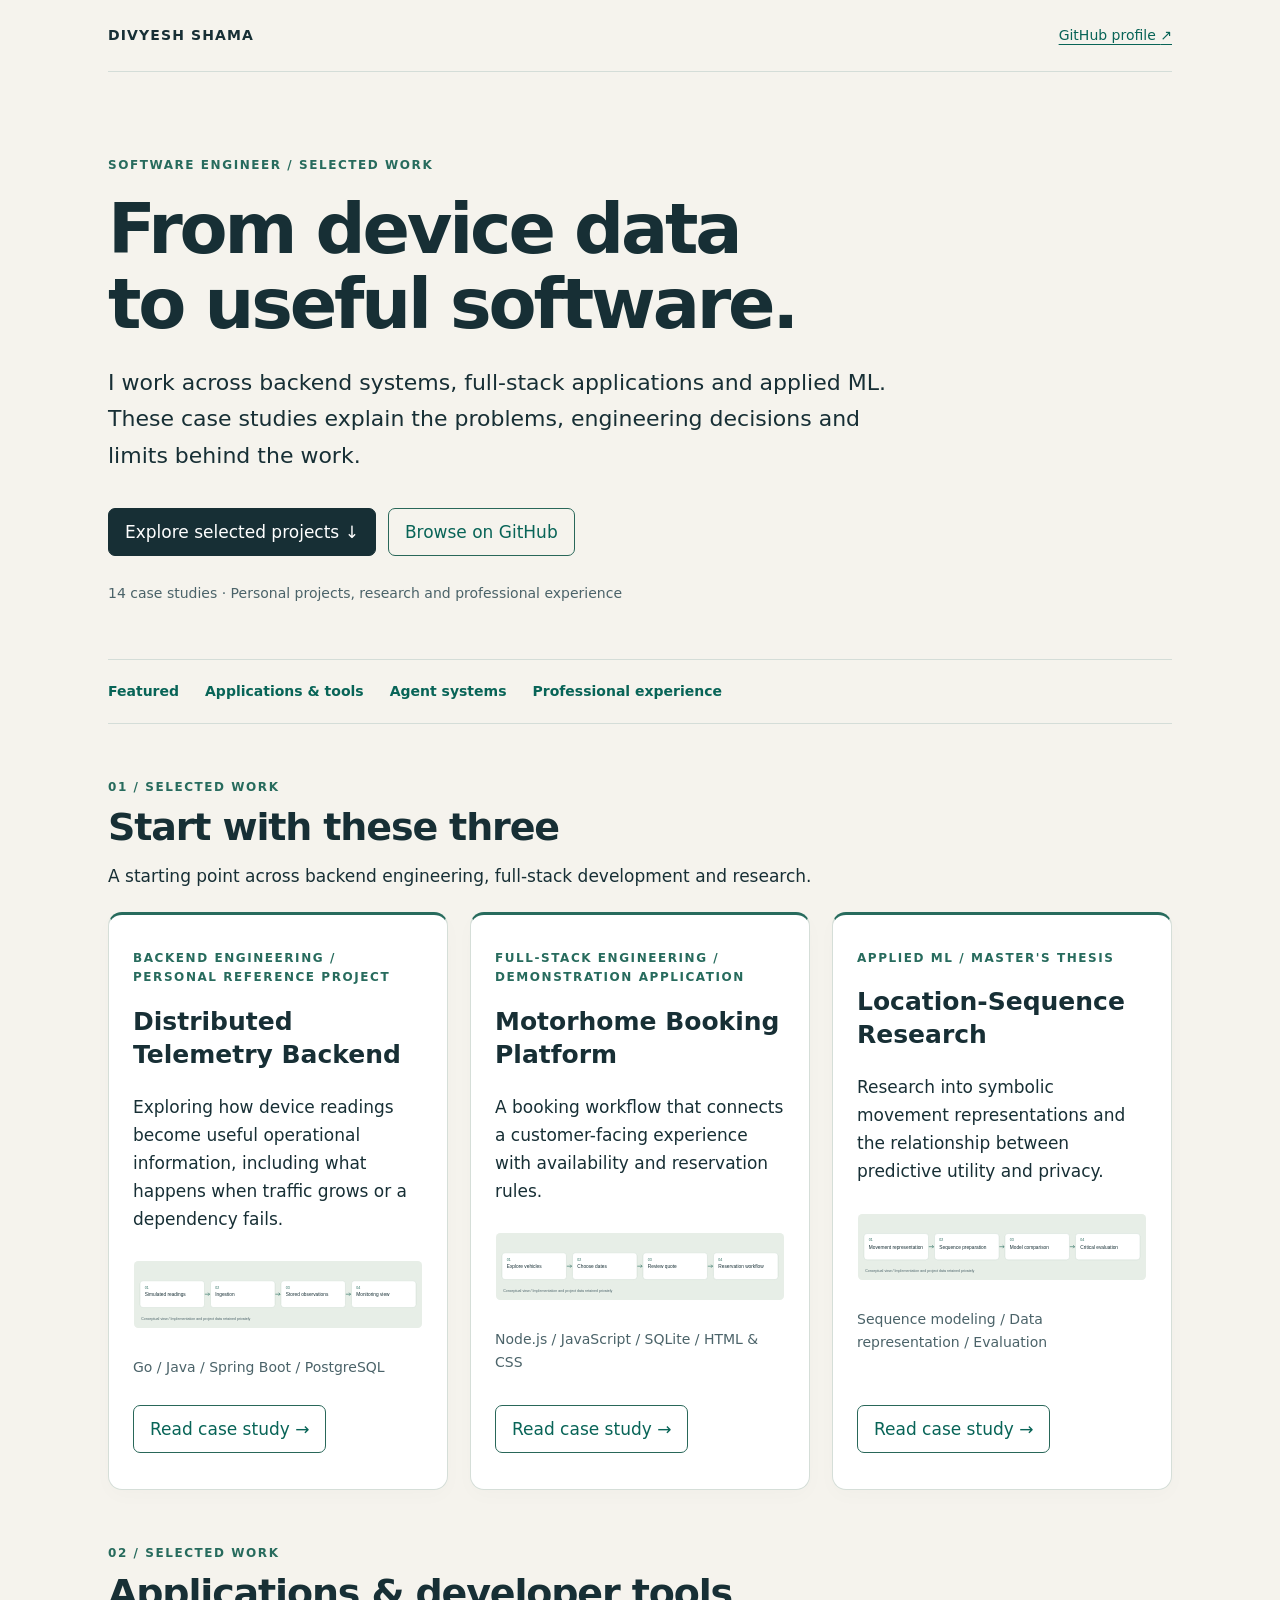
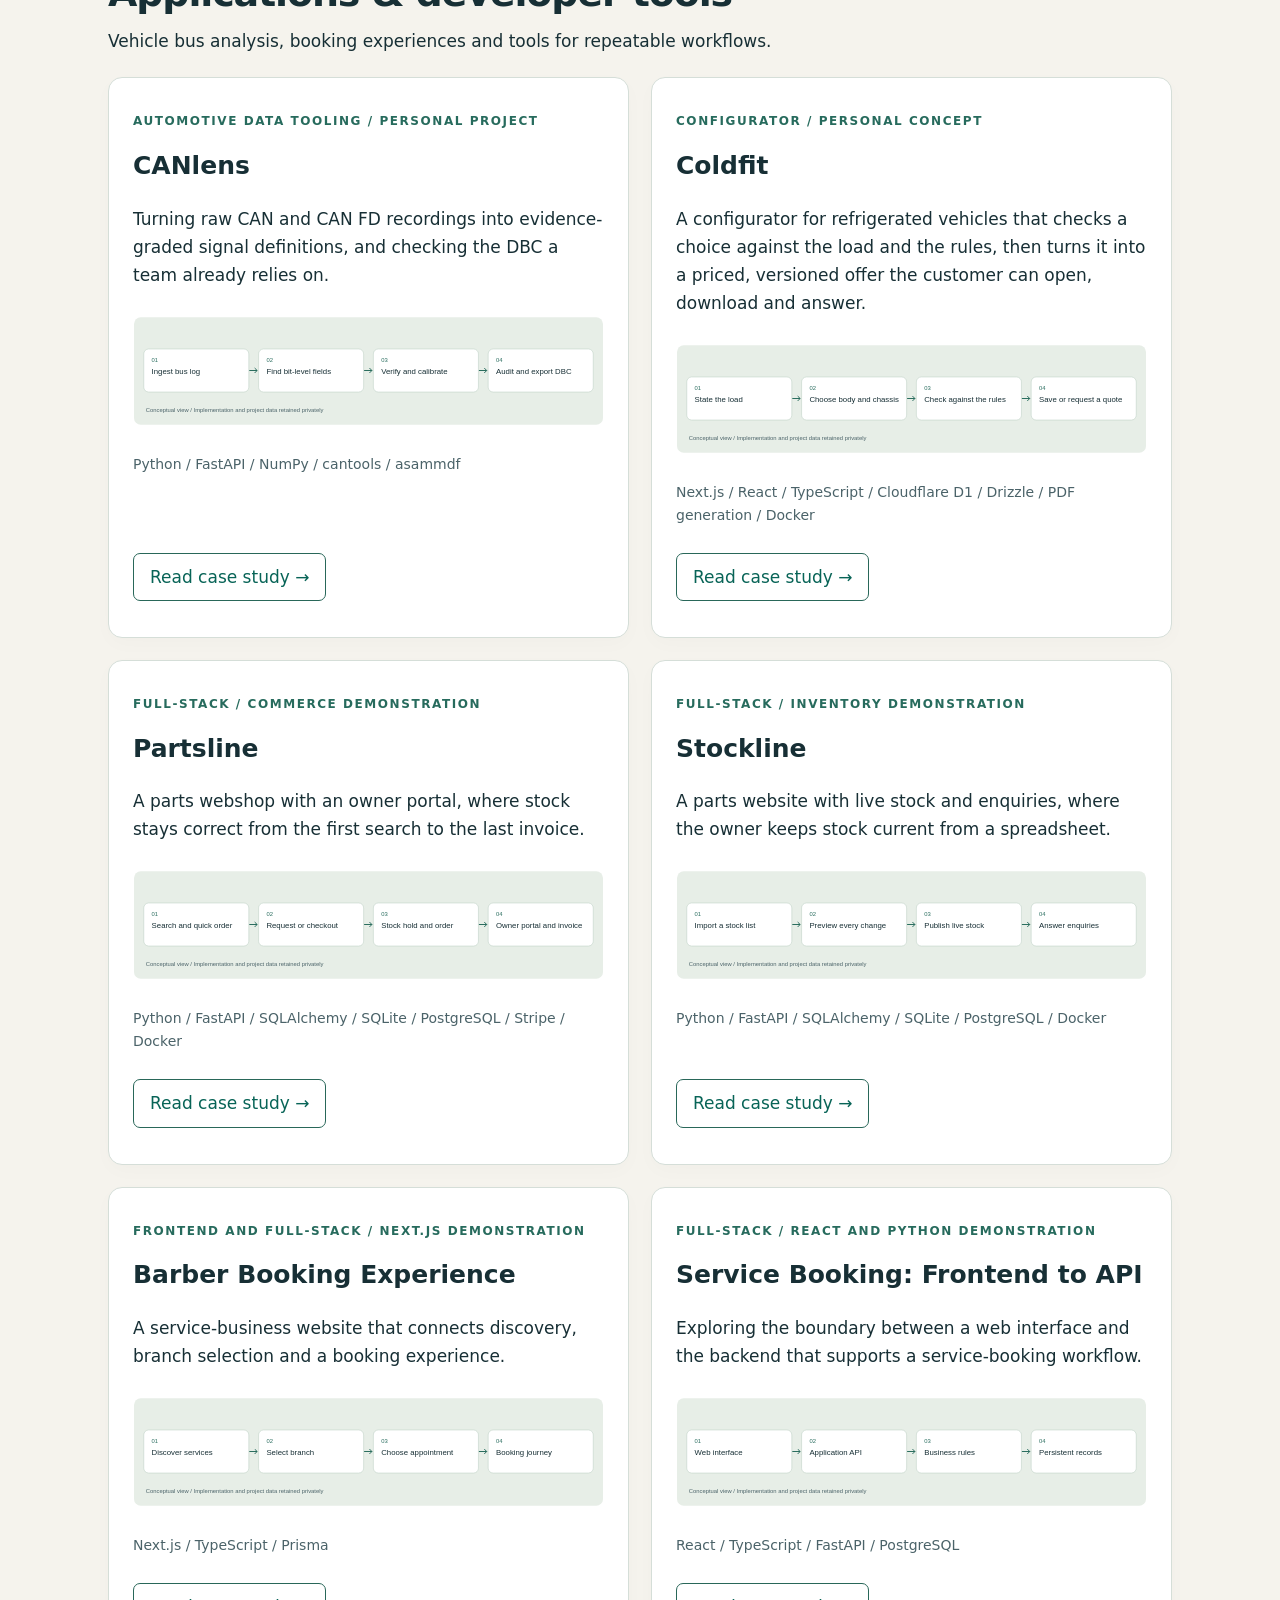
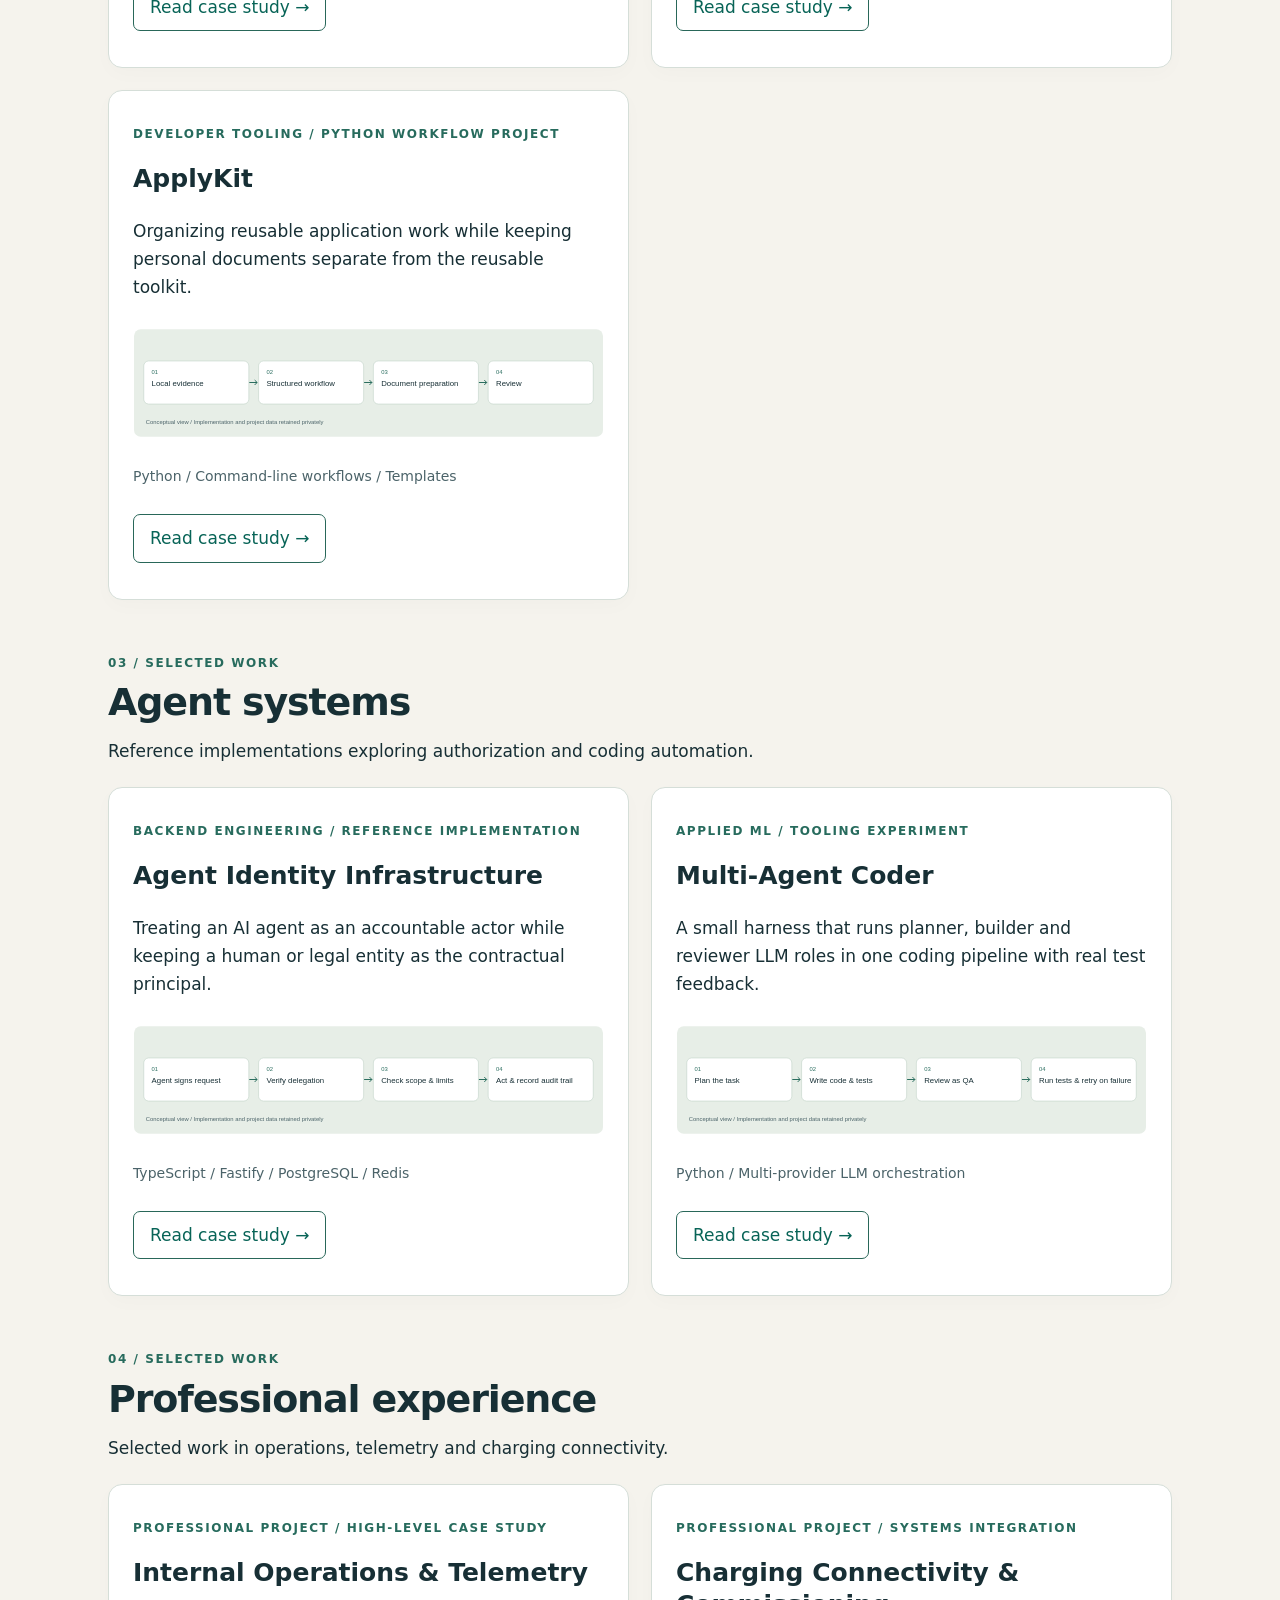
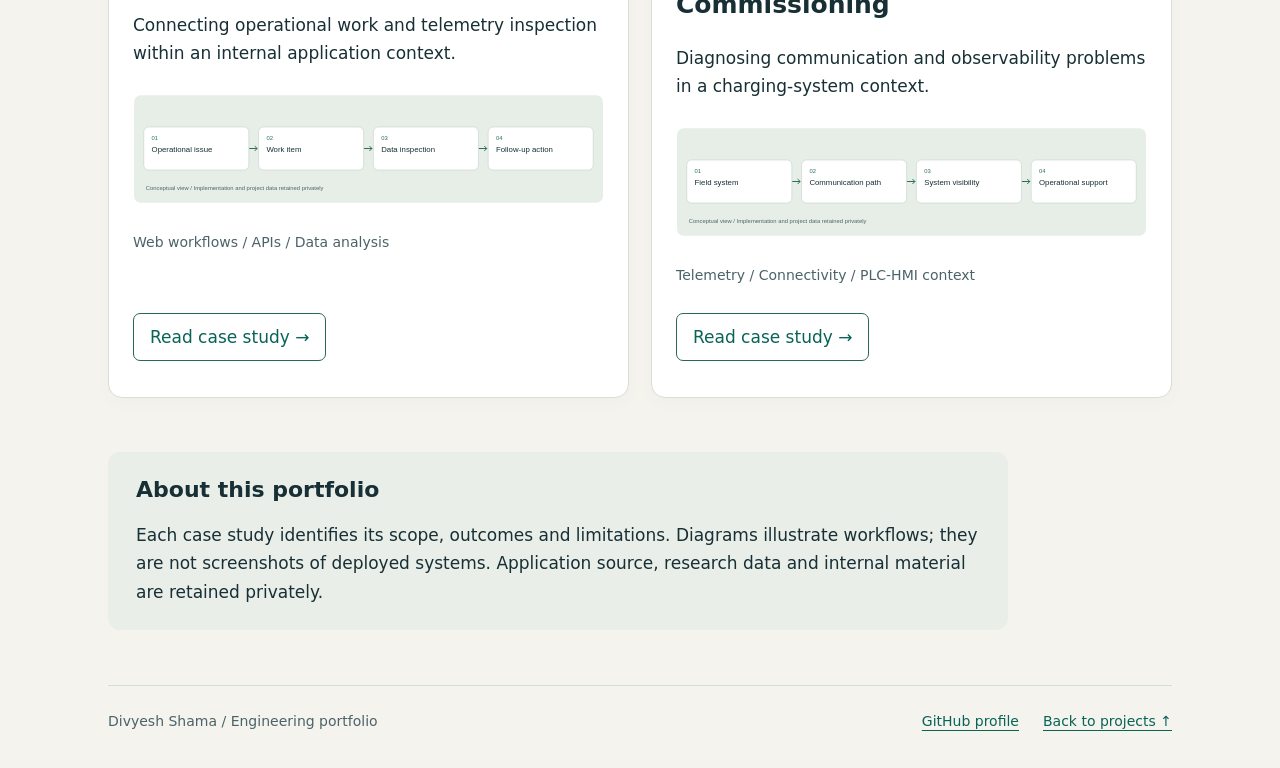
==== commit 0e168cae: "Coldfit: add the sales offer side to the case study Co-Authored-By: Claude Sonnet 5.5 <noreply@anthr" ====
--- a/index.html
+++ b/index.html
@@ -10,7 +10,7 @@
 <main id="main"><section class="project-group" id="featured" aria-labelledby="featured-title"><div class="section-heading"><p class="eyebrow">01 / Selected work</p><h2 id="featured-title">Start with these three</h2><p>A starting point across backend engineering, full-stack development and research.</p></div><div class="grid featured-grid"><article class="card"><p class="eyebrow">Backend engineering / Personal reference project</p><h3>Distributed Telemetry Backend</h3><p>Exploring how device readings become useful operational information, including what happens when traffic grows or a dependency fails.</p><img src="assets/telemetry.svg" alt="Conceptual workflow for Distributed Telemetry Backend" loading="lazy" width="960" height="220"><p class="stack">Go / Java / Spring Boot / PostgreSQL</p><a class="button" href="projects/telemetry.html" aria-label="Read case study: Distributed Telemetry Backend">Read case study <span aria-hidden="true">&rarr;</span></a></article>
 <article class="card"><p class="eyebrow">Full-stack engineering / Demonstration application</p><h3>Motorhome Booking Platform</h3><p>A booking workflow that connects a customer-facing experience with availability and reservation rules.</p><img src="assets/motorhome.svg" alt="Conceptual workflow for Motorhome Booking Platform" loading="lazy" width="960" height="220"><p class="stack">Node.js / JavaScript / SQLite / HTML &amp; CSS</p><a class="button" href="projects/motorhome.html" aria-label="Read case study: Motorhome Booking Platform">Read case study <span aria-hidden="true">&rarr;</span></a></article>
 <article class="card"><p class="eyebrow">Applied ML / Master&#x27;s thesis</p><h3>Location-Sequence Research</h3><p>Research into symbolic movement representations and the relationship between predictive utility and privacy.</p><img src="assets/thesis.svg" alt="Conceptual workflow for Location-Sequence Research" loading="lazy" width="960" height="220"><p class="stack">Sequence modeling / Data representation / Evaluation</p><a class="button" href="projects/thesis.html" aria-label="Read case study: Location-Sequence Research">Read case study <span aria-hidden="true">&rarr;</span></a></article></div></section>
-<section class="project-group" id="applications" aria-labelledby="applications-title"><div class="section-heading"><p class="eyebrow">02 / Selected work</p><h2 id="applications-title">Applications & developer tools</h2><p>Vehicle bus analysis, booking experiences and tools for repeatable workflows.</p></div><div class="grid "><article class="card"><p class="eyebrow">Automotive data tooling / Personal project</p><h3>CANlens</h3><p>Turning raw CAN and CAN FD recordings into evidence-graded signal definitions, and checking the DBC a team already relies on.</p><img src="assets/canlens.svg" alt="Conceptual workflow for CANlens" loading="lazy" width="960" height="220"><p class="stack">Python / FastAPI / NumPy / cantools / asammdf</p><a class="button" href="projects/canlens.html" aria-label="Read case study: CANlens">Read case study <span aria-hidden="true">&rarr;</span></a></article><article class="card"><p class="eyebrow">Configurator / Personal concept</p><h3>Coldfit</h3><p>A configurator for refrigerated vehicles that checks a choice against the load and the rules before it asks for a quotation.</p><img src="assets/coldfit.svg" alt="Conceptual workflow for Coldfit" loading="lazy" width="960" height="220"><p class="stack">Next.js / React / TypeScript / Cloudflare D1 / Drizzle</p><a class="button" href="projects/coldfit.html" aria-label="Read case study: Coldfit">Read case study <span aria-hidden="true">&rarr;</span></a></article><article class="card"><p class="eyebrow">Full-stack / Commerce demonstration</p><h3>Partsline</h3><p>A parts webshop with an owner portal, where stock stays correct from the first search to the last invoice.</p><img src="assets/partsline.svg" alt="Conceptual workflow for Partsline" loading="lazy" width="960" height="220"><p class="stack">Python / FastAPI / SQLAlchemy / SQLite / PostgreSQL / Stripe / Docker</p><a class="button" href="projects/partsline.html" aria-label="Read case study: Partsline">Read case study <span aria-hidden="true">&rarr;</span></a></article><article class="card"><p class="eyebrow">Full-stack / Inventory demonstration</p><h3>Stockline</h3><p>A parts website with live stock and enquiries, where the owner keeps stock current from a spreadsheet.</p><img src="assets/stockline.svg" alt="Conceptual workflow for Stockline" loading="lazy" width="960" height="220"><p class="stack">Python / FastAPI / SQLAlchemy / SQLite / PostgreSQL / Docker</p><a class="button" href="projects/stockline.html" aria-label="Read case study: Stockline">Read case study <span aria-hidden="true">&rarr;</span></a></article>
+<section class="project-group" id="applications" aria-labelledby="applications-title"><div class="section-heading"><p class="eyebrow">02 / Selected work</p><h2 id="applications-title">Applications & developer tools</h2><p>Vehicle bus analysis, booking experiences and tools for repeatable workflows.</p></div><div class="grid "><article class="card"><p class="eyebrow">Automotive data tooling / Personal project</p><h3>CANlens</h3><p>Turning raw CAN and CAN FD recordings into evidence-graded signal definitions, and checking the DBC a team already relies on.</p><img src="assets/canlens.svg" alt="Conceptual workflow for CANlens" loading="lazy" width="960" height="220"><p class="stack">Python / FastAPI / NumPy / cantools / asammdf</p><a class="button" href="projects/canlens.html" aria-label="Read case study: CANlens">Read case study <span aria-hidden="true">&rarr;</span></a></article><article class="card"><p class="eyebrow">Configurator / Personal concept</p><h3>Coldfit</h3><p>A configurator for refrigerated vehicles that checks a choice against the load and the rules, then turns it into a priced, versioned offer the customer can open, download and answer.</p><img src="assets/coldfit.svg" alt="Conceptual workflow for Coldfit" loading="lazy" width="960" height="220"><p class="stack">Next.js / React / TypeScript / Cloudflare D1 / Drizzle / PDF generation / Docker</p><a class="button" href="projects/coldfit.html" aria-label="Read case study: Coldfit">Read case study <span aria-hidden="true">&rarr;</span></a></article><article class="card"><p class="eyebrow">Full-stack / Commerce demonstration</p><h3>Partsline</h3><p>A parts webshop with an owner portal, where stock stays correct from the first search to the last invoice.</p><img src="assets/partsline.svg" alt="Conceptual workflow for Partsline" loading="lazy" width="960" height="220"><p class="stack">Python / FastAPI / SQLAlchemy / SQLite / PostgreSQL / Stripe / Docker</p><a class="button" href="projects/partsline.html" aria-label="Read case study: Partsline">Read case study <span aria-hidden="true">&rarr;</span></a></article><article class="card"><p class="eyebrow">Full-stack / Inventory demonstration</p><h3>Stockline</h3><p>A parts website with live stock and enquiries, where the owner keeps stock current from a spreadsheet.</p><img src="assets/stockline.svg" alt="Conceptual workflow for Stockline" loading="lazy" width="960" height="220"><p class="stack">Python / FastAPI / SQLAlchemy / SQLite / PostgreSQL / Docker</p><a class="button" href="projects/stockline.html" aria-label="Read case study: Stockline">Read case study <span aria-hidden="true">&rarr;</span></a></article>
 <article class="card"><p class="eyebrow">Frontend and full-stack / Next.js demonstration</p><h3>Barber Booking Experience</h3><p>A service-business website that connects discovery, branch selection and a booking experience.</p><img src="assets/barber-next.svg" alt="Conceptual workflow for Barber Booking Experience" loading="lazy" width="960" height="220"><p class="stack">Next.js / TypeScript / Prisma</p><a class="button" href="projects/barber-next.html" aria-label="Read case study: Barber Booking Experience">Read case study <span aria-hidden="true">&rarr;</span></a></article>
 <article class="card"><p class="eyebrow">Full-stack / React and Python demonstration</p><h3>Service Booking: Frontend to API</h3><p>Exploring the boundary between a web interface and the backend that supports a service-booking workflow.</p><img src="assets/barber-fullstack.svg" alt="Conceptual workflow for Service Booking: Frontend to API" loading="lazy" width="960" height="220"><p class="stack">React / TypeScript / FastAPI / PostgreSQL</p><a class="button" href="projects/barber-fullstack.html" aria-label="Read case study: Service Booking: Frontend to API">Read case study <span aria-hidden="true">&rarr;</span></a></article>
 <article class="card"><p class="eyebrow">Developer tooling / Python workflow project</p><h3>ApplyKit</h3><p>Organizing reusable application work while keeping personal documents separate from the reusable toolkit.</p><img src="assets/applykit.svg" alt="Conceptual workflow for ApplyKit" loading="lazy" width="960" height="220"><p class="stack">Python / Command-line workflows / Templates</p><a class="button" href="projects/applykit.html" aria-label="Read case study: ApplyKit">Read case study <span aria-hidden="true">&rarr;</span></a></article></div></section>
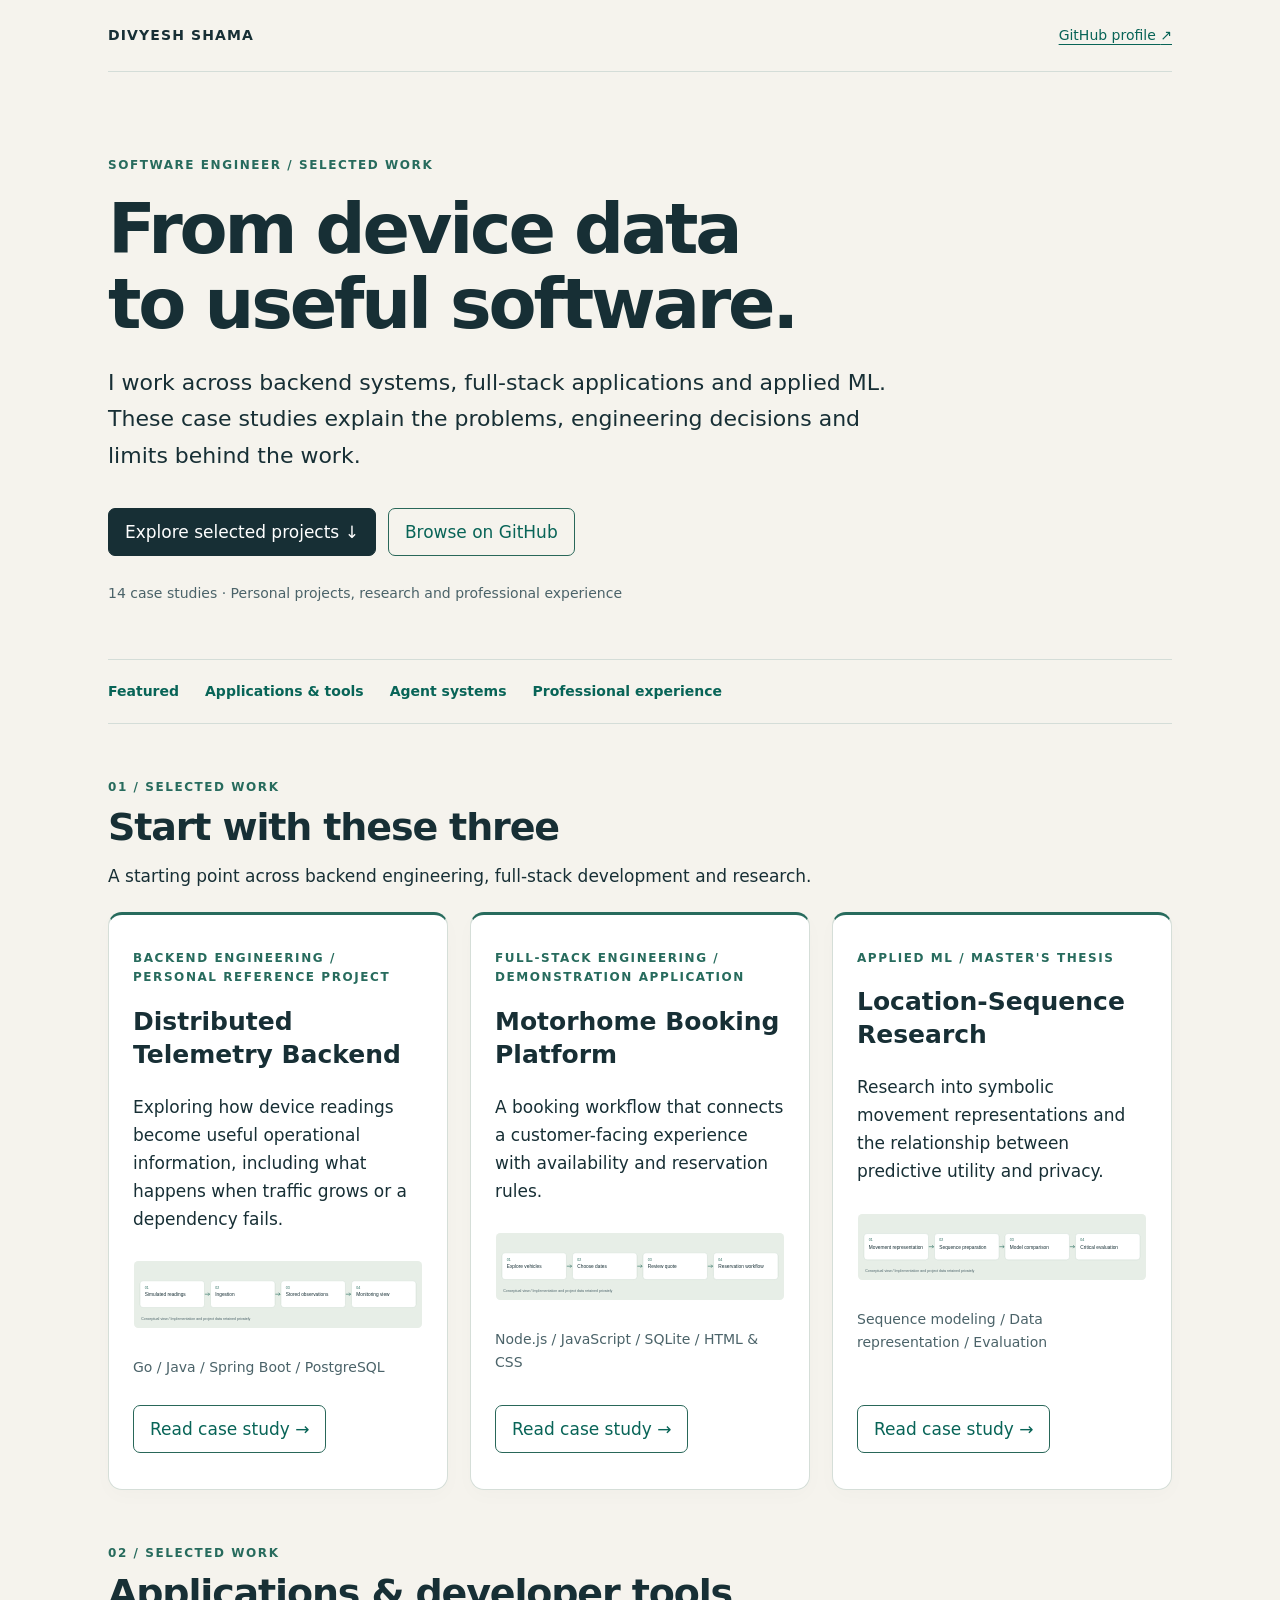
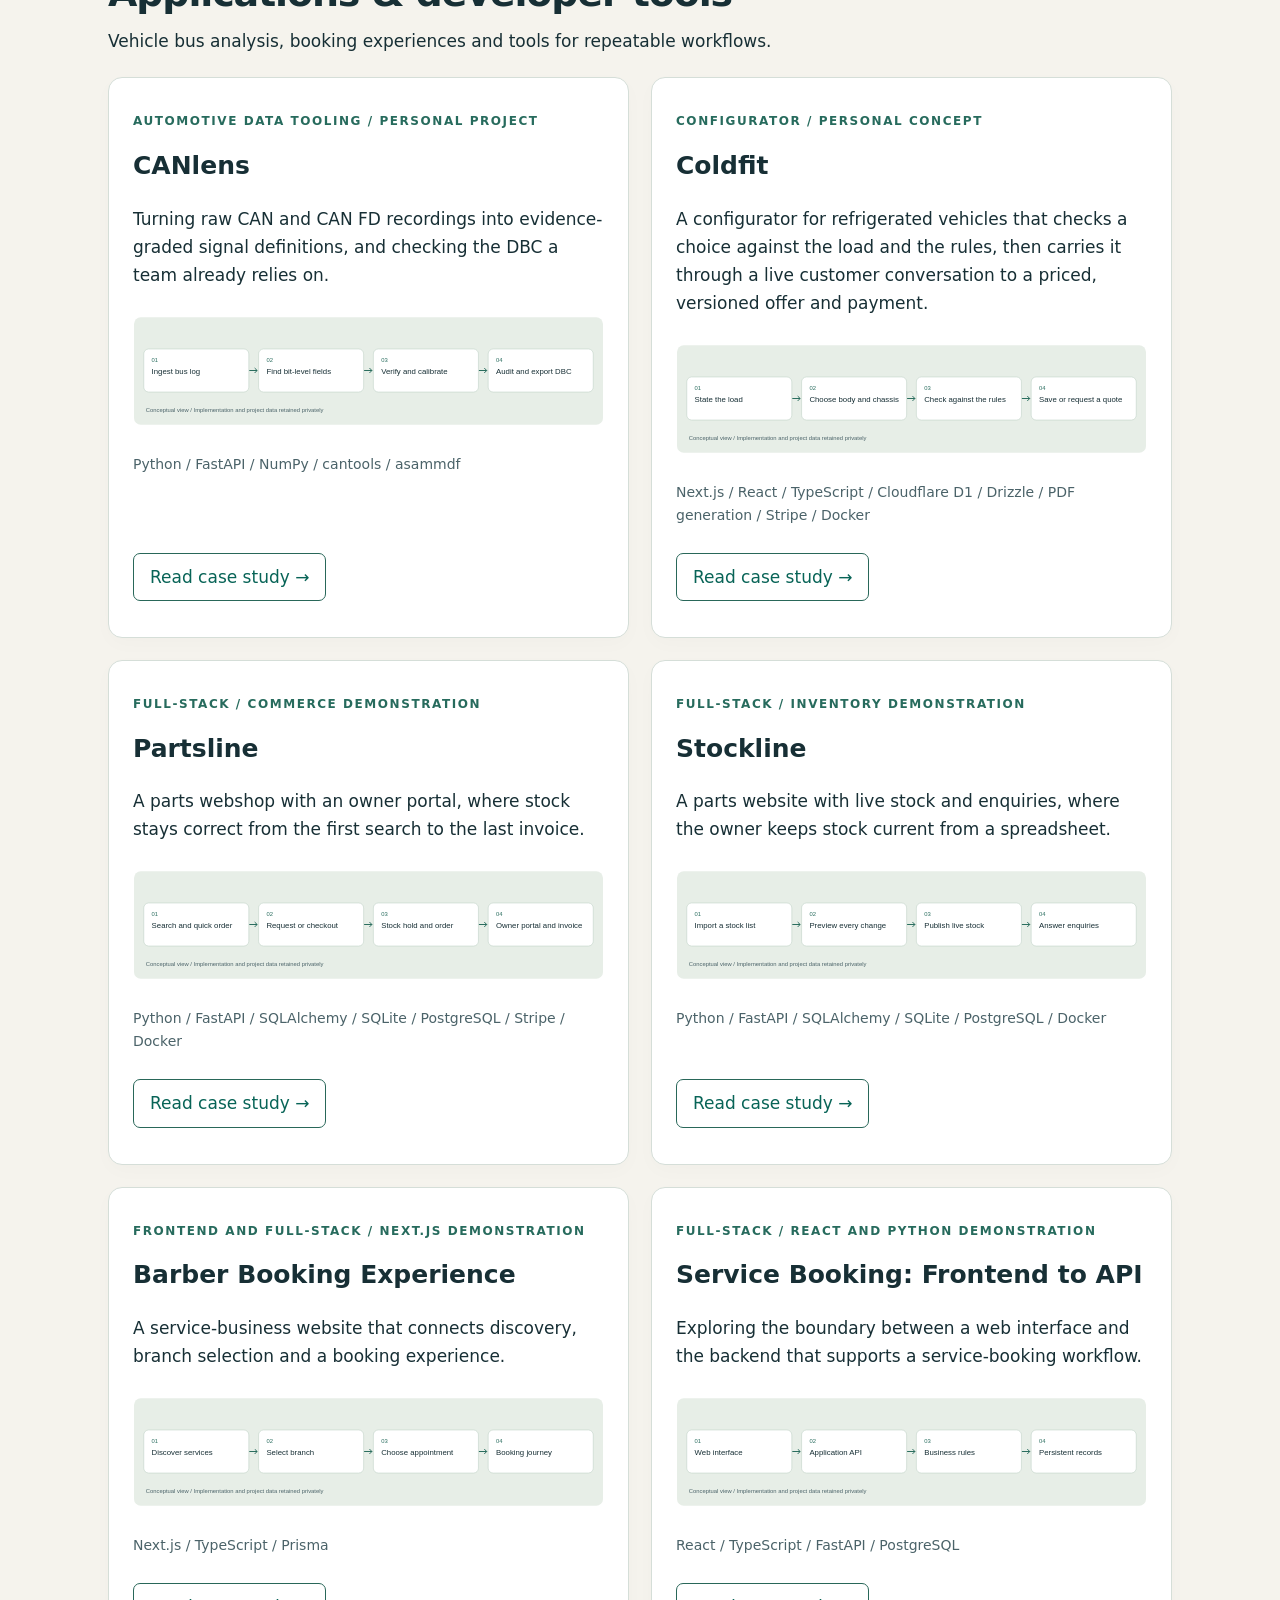
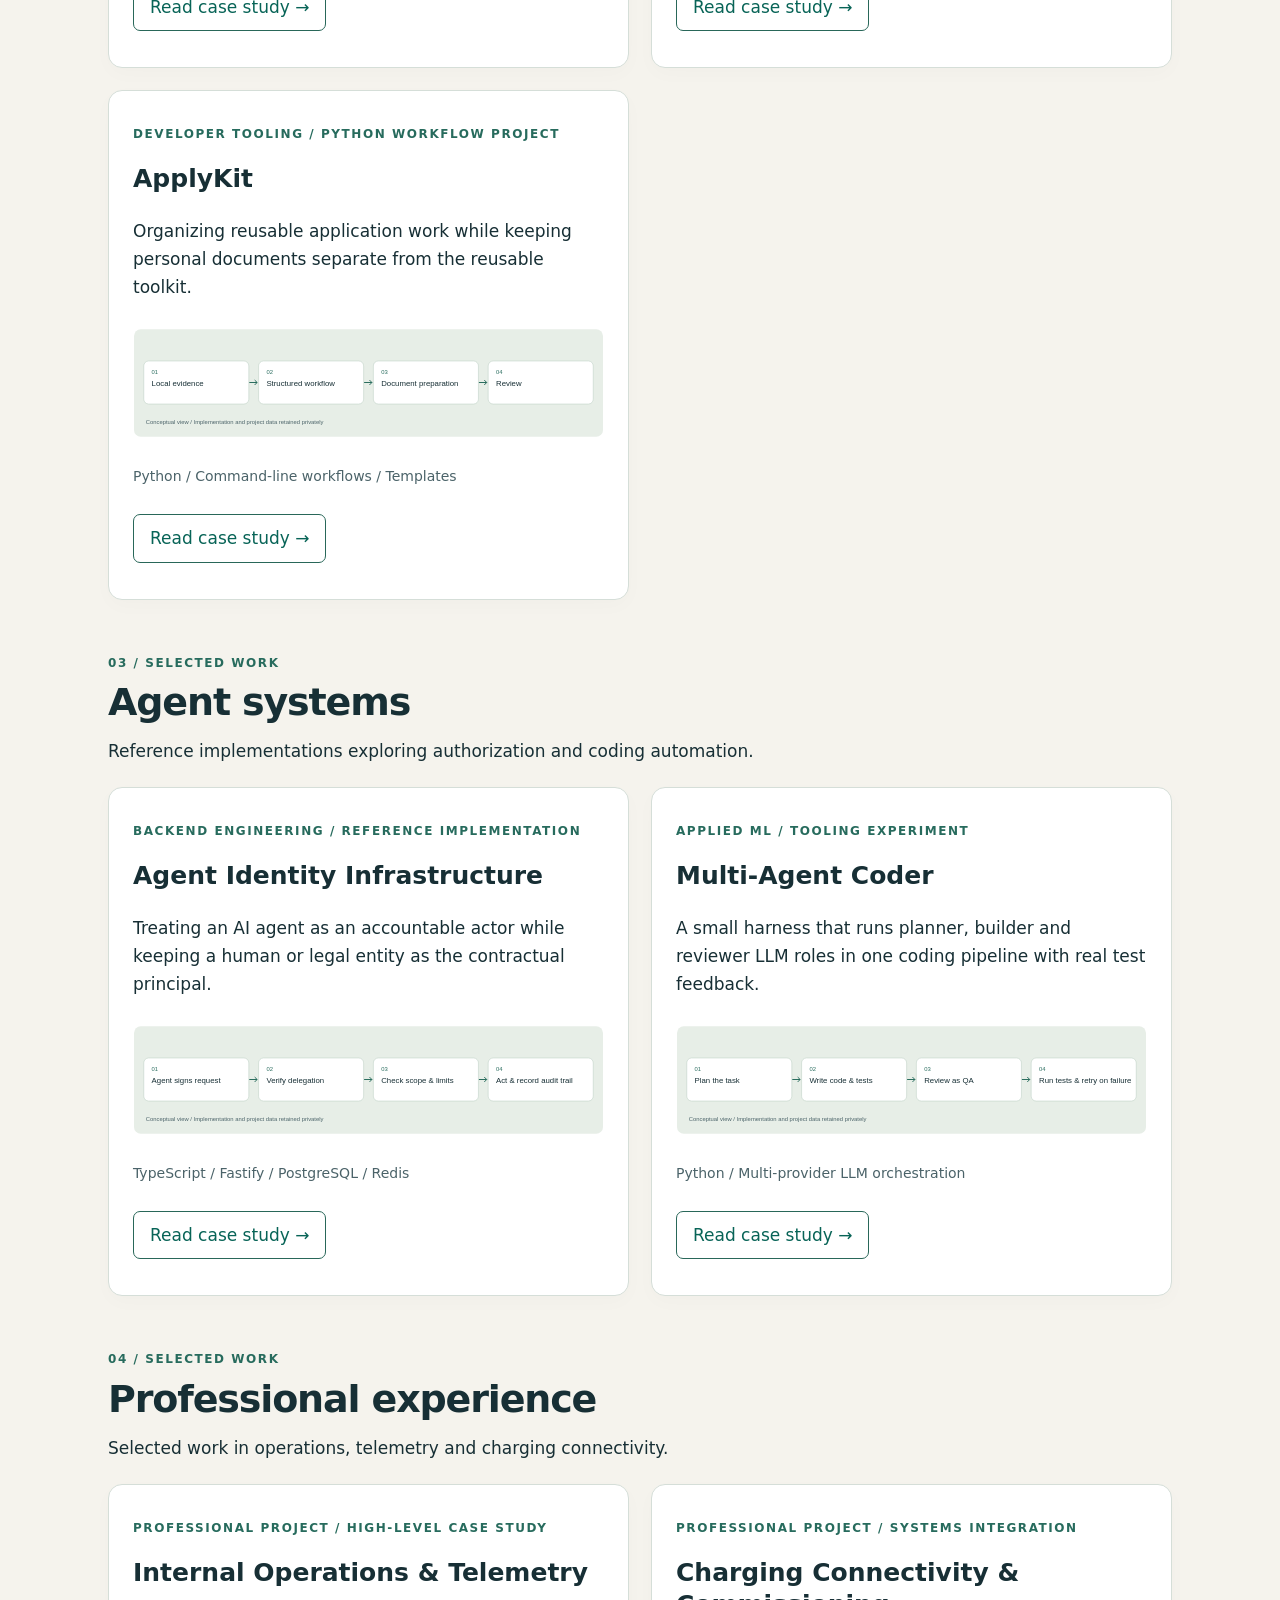
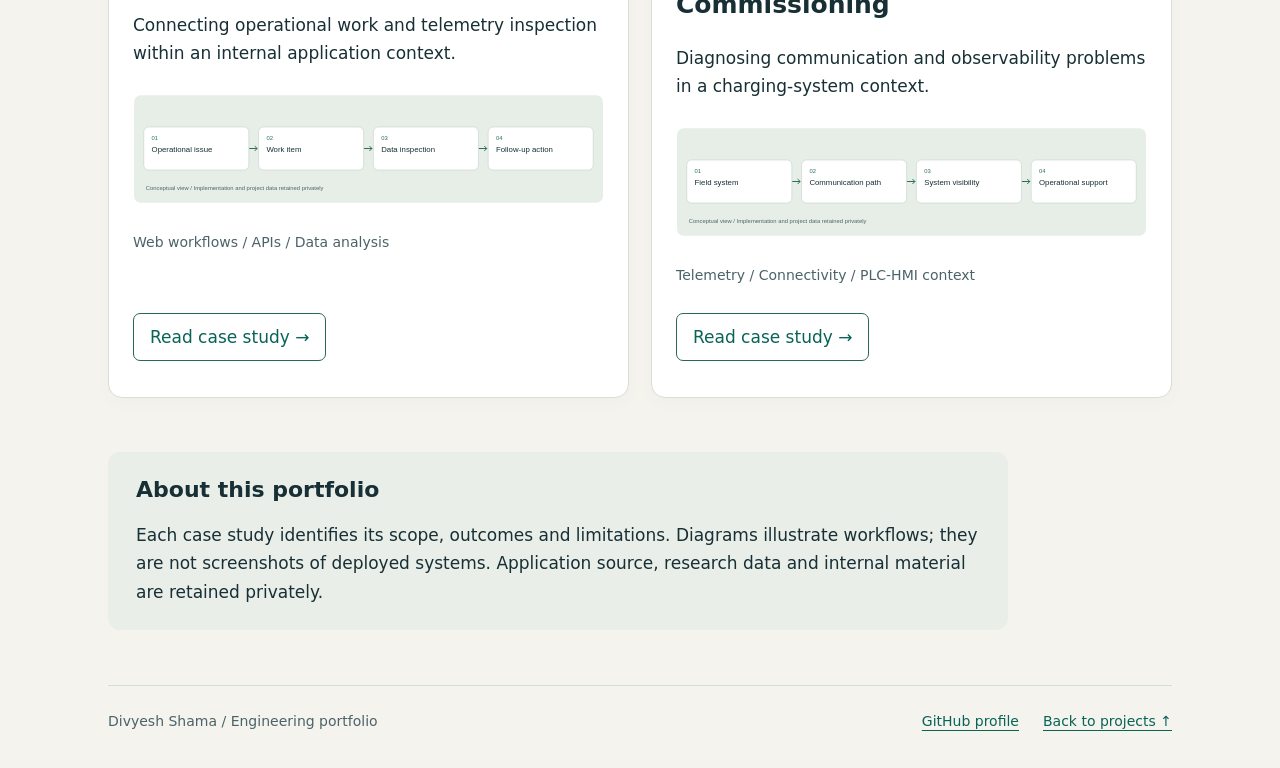
==== commit 8116a846: "Coldfit: conversations, customer changes, live updates and payments Co-Authored-By: Claude Fable 5.2" ====
--- a/index.html
+++ b/index.html
@@ -10,7 +10,7 @@
 <main id="main"><section class="project-group" id="featured" aria-labelledby="featured-title"><div class="section-heading"><p class="eyebrow">01 / Selected work</p><h2 id="featured-title">Start with these three</h2><p>A starting point across backend engineering, full-stack development and research.</p></div><div class="grid featured-grid"><article class="card"><p class="eyebrow">Backend engineering / Personal reference project</p><h3>Distributed Telemetry Backend</h3><p>Exploring how device readings become useful operational information, including what happens when traffic grows or a dependency fails.</p><img src="assets/telemetry.svg" alt="Conceptual workflow for Distributed Telemetry Backend" loading="lazy" width="960" height="220"><p class="stack">Go / Java / Spring Boot / PostgreSQL</p><a class="button" href="projects/telemetry.html" aria-label="Read case study: Distributed Telemetry Backend">Read case study <span aria-hidden="true">&rarr;</span></a></article>
 <article class="card"><p class="eyebrow">Full-stack engineering / Demonstration application</p><h3>Motorhome Booking Platform</h3><p>A booking workflow that connects a customer-facing experience with availability and reservation rules.</p><img src="assets/motorhome.svg" alt="Conceptual workflow for Motorhome Booking Platform" loading="lazy" width="960" height="220"><p class="stack">Node.js / JavaScript / SQLite / HTML &amp; CSS</p><a class="button" href="projects/motorhome.html" aria-label="Read case study: Motorhome Booking Platform">Read case study <span aria-hidden="true">&rarr;</span></a></article>
 <article class="card"><p class="eyebrow">Applied ML / Master&#x27;s thesis</p><h3>Location-Sequence Research</h3><p>Research into symbolic movement representations and the relationship between predictive utility and privacy.</p><img src="assets/thesis.svg" alt="Conceptual workflow for Location-Sequence Research" loading="lazy" width="960" height="220"><p class="stack">Sequence modeling / Data representation / Evaluation</p><a class="button" href="projects/thesis.html" aria-label="Read case study: Location-Sequence Research">Read case study <span aria-hidden="true">&rarr;</span></a></article></div></section>
-<section class="project-group" id="applications" aria-labelledby="applications-title"><div class="section-heading"><p class="eyebrow">02 / Selected work</p><h2 id="applications-title">Applications & developer tools</h2><p>Vehicle bus analysis, booking experiences and tools for repeatable workflows.</p></div><div class="grid "><article class="card"><p class="eyebrow">Automotive data tooling / Personal project</p><h3>CANlens</h3><p>Turning raw CAN and CAN FD recordings into evidence-graded signal definitions, and checking the DBC a team already relies on.</p><img src="assets/canlens.svg" alt="Conceptual workflow for CANlens" loading="lazy" width="960" height="220"><p class="stack">Python / FastAPI / NumPy / cantools / asammdf</p><a class="button" href="projects/canlens.html" aria-label="Read case study: CANlens">Read case study <span aria-hidden="true">&rarr;</span></a></article><article class="card"><p class="eyebrow">Configurator / Personal concept</p><h3>Coldfit</h3><p>A configurator for refrigerated vehicles that checks a choice against the load and the rules, then turns it into a priced, versioned offer the customer can open, download and answer.</p><img src="assets/coldfit.svg" alt="Conceptual workflow for Coldfit" loading="lazy" width="960" height="220"><p class="stack">Next.js / React / TypeScript / Cloudflare D1 / Drizzle / PDF generation / Docker</p><a class="button" href="projects/coldfit.html" aria-label="Read case study: Coldfit">Read case study <span aria-hidden="true">&rarr;</span></a></article><article class="card"><p class="eyebrow">Full-stack / Commerce demonstration</p><h3>Partsline</h3><p>A parts webshop with an owner portal, where stock stays correct from the first search to the last invoice.</p><img src="assets/partsline.svg" alt="Conceptual workflow for Partsline" loading="lazy" width="960" height="220"><p class="stack">Python / FastAPI / SQLAlchemy / SQLite / PostgreSQL / Stripe / Docker</p><a class="button" href="projects/partsline.html" aria-label="Read case study: Partsline">Read case study <span aria-hidden="true">&rarr;</span></a></article><article class="card"><p class="eyebrow">Full-stack / Inventory demonstration</p><h3>Stockline</h3><p>A parts website with live stock and enquiries, where the owner keeps stock current from a spreadsheet.</p><img src="assets/stockline.svg" alt="Conceptual workflow for Stockline" loading="lazy" width="960" height="220"><p class="stack">Python / FastAPI / SQLAlchemy / SQLite / PostgreSQL / Docker</p><a class="button" href="projects/stockline.html" aria-label="Read case study: Stockline">Read case study <span aria-hidden="true">&rarr;</span></a></article>
+<section class="project-group" id="applications" aria-labelledby="applications-title"><div class="section-heading"><p class="eyebrow">02 / Selected work</p><h2 id="applications-title">Applications & developer tools</h2><p>Vehicle bus analysis, booking experiences and tools for repeatable workflows.</p></div><div class="grid "><article class="card"><p class="eyebrow">Automotive data tooling / Personal project</p><h3>CANlens</h3><p>Turning raw CAN and CAN FD recordings into evidence-graded signal definitions, and checking the DBC a team already relies on.</p><img src="assets/canlens.svg" alt="Conceptual workflow for CANlens" loading="lazy" width="960" height="220"><p class="stack">Python / FastAPI / NumPy / cantools / asammdf</p><a class="button" href="projects/canlens.html" aria-label="Read case study: CANlens">Read case study <span aria-hidden="true">&rarr;</span></a></article><article class="card"><p class="eyebrow">Configurator / Personal concept</p><h3>Coldfit</h3><p>A configurator for refrigerated vehicles that checks a choice against the load and the rules, then carries it through a live customer conversation to a priced, versioned offer and payment.</p><img src="assets/coldfit.svg" alt="Conceptual workflow for Coldfit" loading="lazy" width="960" height="220"><p class="stack">Next.js / React / TypeScript / Cloudflare D1 / Drizzle / PDF generation / Stripe / Docker</p><a class="button" href="projects/coldfit.html" aria-label="Read case study: Coldfit">Read case study <span aria-hidden="true">&rarr;</span></a></article><article class="card"><p class="eyebrow">Full-stack / Commerce demonstration</p><h3>Partsline</h3><p>A parts webshop with an owner portal, where stock stays correct from the first search to the last invoice.</p><img src="assets/partsline.svg" alt="Conceptual workflow for Partsline" loading="lazy" width="960" height="220"><p class="stack">Python / FastAPI / SQLAlchemy / SQLite / PostgreSQL / Stripe / Docker</p><a class="button" href="projects/partsline.html" aria-label="Read case study: Partsline">Read case study <span aria-hidden="true">&rarr;</span></a></article><article class="card"><p class="eyebrow">Full-stack / Inventory demonstration</p><h3>Stockline</h3><p>A parts website with live stock and enquiries, where the owner keeps stock current from a spreadsheet.</p><img src="assets/stockline.svg" alt="Conceptual workflow for Stockline" loading="lazy" width="960" height="220"><p class="stack">Python / FastAPI / SQLAlchemy / SQLite / PostgreSQL / Docker</p><a class="button" href="projects/stockline.html" aria-label="Read case study: Stockline">Read case study <span aria-hidden="true">&rarr;</span></a></article>
 <article class="card"><p class="eyebrow">Frontend and full-stack / Next.js demonstration</p><h3>Barber Booking Experience</h3><p>A service-business website that connects discovery, branch selection and a booking experience.</p><img src="assets/barber-next.svg" alt="Conceptual workflow for Barber Booking Experience" loading="lazy" width="960" height="220"><p class="stack">Next.js / TypeScript / Prisma</p><a class="button" href="projects/barber-next.html" aria-label="Read case study: Barber Booking Experience">Read case study <span aria-hidden="true">&rarr;</span></a></article>
 <article class="card"><p class="eyebrow">Full-stack / React and Python demonstration</p><h3>Service Booking: Frontend to API</h3><p>Exploring the boundary between a web interface and the backend that supports a service-booking workflow.</p><img src="assets/barber-fullstack.svg" alt="Conceptual workflow for Service Booking: Frontend to API" loading="lazy" width="960" height="220"><p class="stack">React / TypeScript / FastAPI / PostgreSQL</p><a class="button" href="projects/barber-fullstack.html" aria-label="Read case study: Service Booking: Frontend to API">Read case study <span aria-hidden="true">&rarr;</span></a></article>
 <article class="card"><p class="eyebrow">Developer tooling / Python workflow project</p><h3>ApplyKit</h3><p>Organizing reusable application work while keeping personal documents separate from the reusable toolkit.</p><img src="assets/applykit.svg" alt="Conceptual workflow for ApplyKit" loading="lazy" width="960" height="220"><p class="stack">Python / Command-line workflows / Templates</p><a class="button" href="projects/applykit.html" aria-label="Read case study: ApplyKit">Read case study <span aria-hidden="true">&rarr;</span></a></article></div></section>
